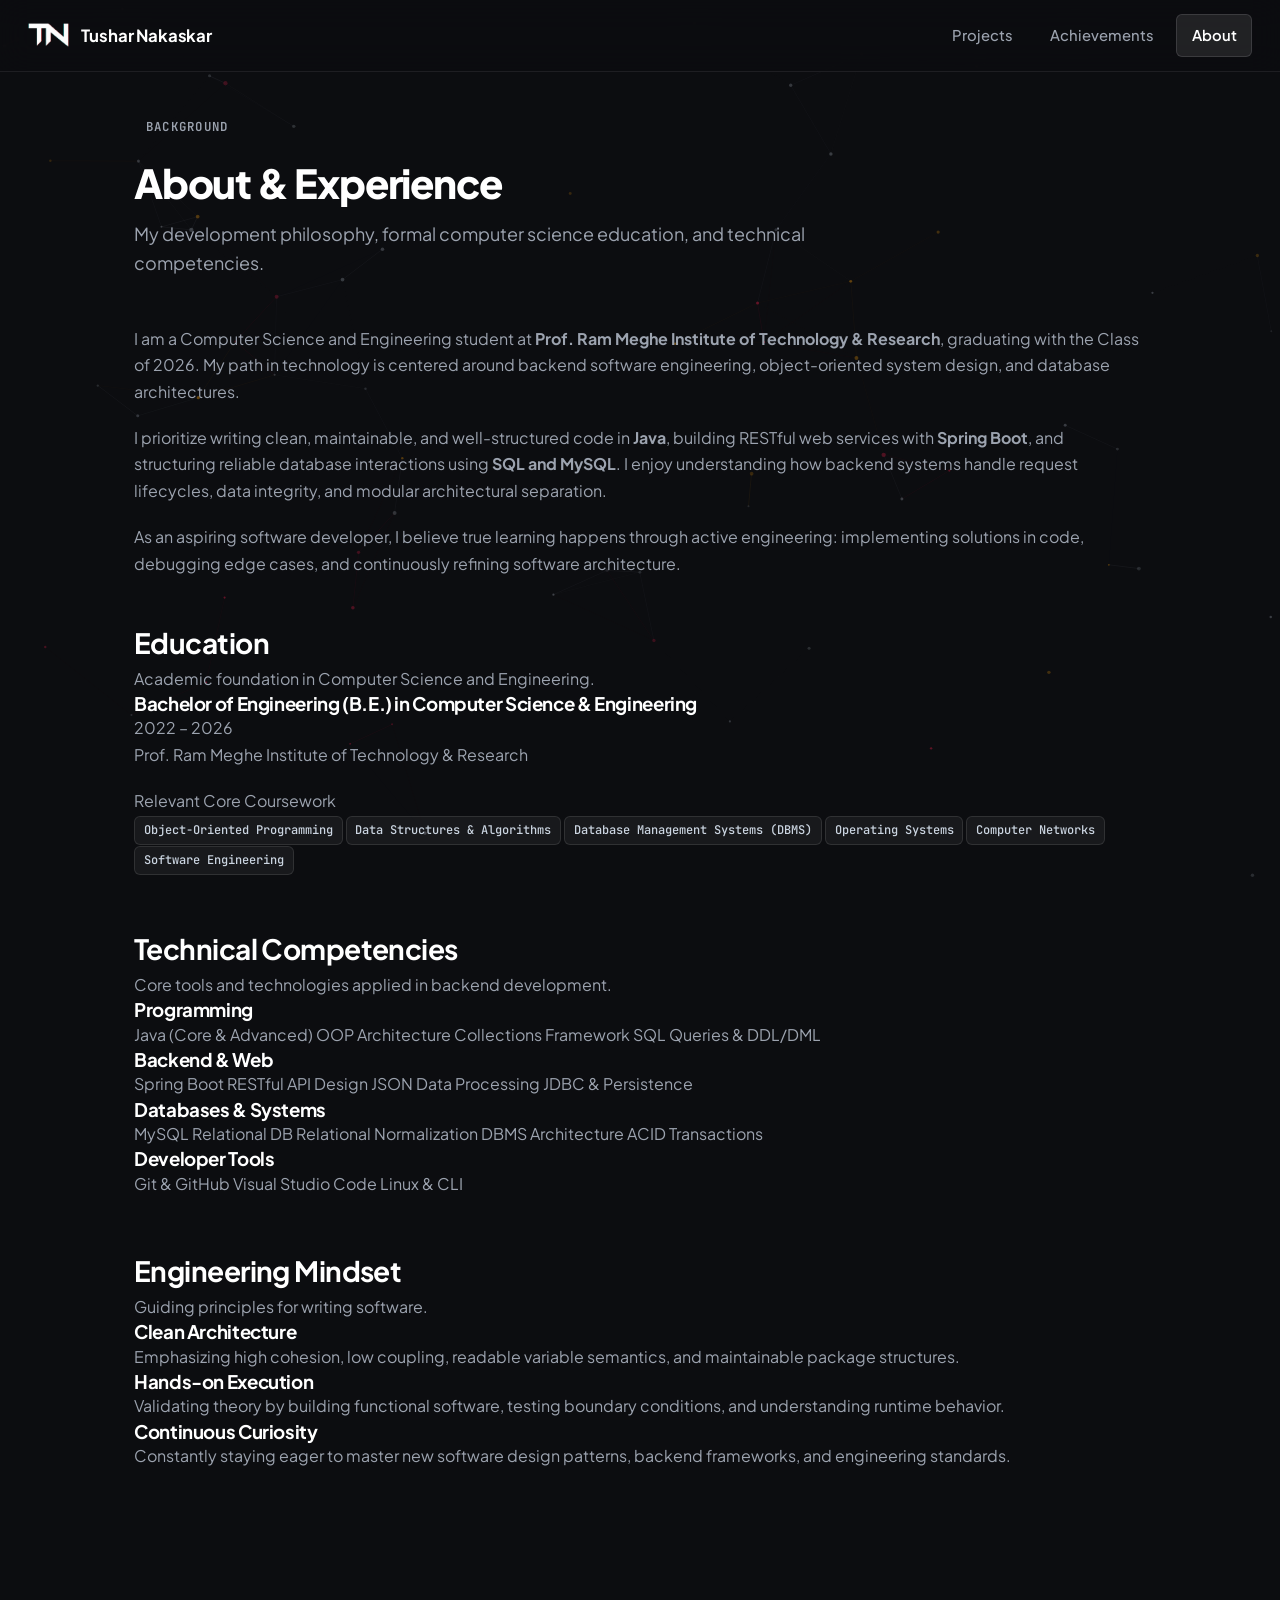
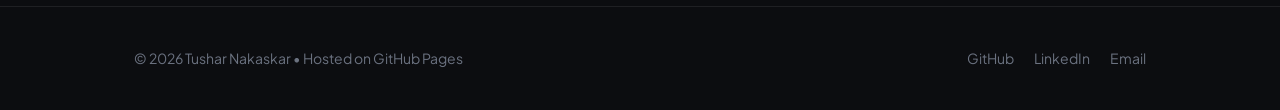
==== about.html @ a0d3b779 "update logo" ====
<!DOCTYPE html>
<html lang="en">
<head>
  <meta charset="UTF-8">
  <meta name="viewport" content="width=device-width, initial-scale=1.0">
  
  <title>About | Tushar Nakaskar</title>
  <meta name="title" content="About | Tushar Nakaskar">
  <meta name="description" content="Learn about Tushar Nakaskar's background, education at PRMITR (Class of 2026), and technical proficiencies in Java, Spring Boot, and backend engineering.">
  <meta name="author" content="Tushar Nakaskar">
  <link rel="canonical" href="https://tusharnakaskar.github.io/about.html">

  <!-- Open Graph -->
  <meta property="og:type" content="website">
  <meta property="og:url" content="https://tusharnakaskar.github.io/about.html">
  <meta property="og:title" content="About | Tushar Nakaskar">
  <meta property="og:description" content="Background, education at PRMITR, and technical competencies in Java and backend engineering.">
  <meta property="og:image" content="assets/favicon.svg">

  <!-- Favicon -->
  <link rel="icon" type="image/svg+xml" href="assets/favicon.svg">
  <link rel="icon" type="image/png" sizes="32x32" href="assets/favicon-32x32.png">
  <link rel="icon" type="image/png" sizes="16x16" href="assets/favicon-16x16.png">
  <link rel="apple-touch-icon" sizes="180x180" href="assets/apple-touch-icon.png">

  <!-- Google Fonts: Plus Jakarta Sans & JetBrains Mono -->
  <link rel="preconnect" href="https://fonts.googleapis.com">
  <link rel="preconnect" href="https://fonts.gstatic.com" crossorigin>
  <link href="https://fonts.googleapis.com/css2?family=JetBrains+Mono:wght@400;500;600&family=Plus+Jakarta+Sans:wght@400;500;600;700;800&display=swap" rel="stylesheet">

  <!-- Stylesheet -->
  <link rel="stylesheet" href="css/styles.css">
</head>
<body>
  <!-- Interactive Particle Background Canvas -->
  <canvas id="bg-canvas" aria-hidden="true"></canvas>

  <!-- Accessible Skip Navigation -->
  <a href="#main" class="skip-link">Skip to main content</a>

  <!-- Header & Navigation -->
  <header class="site-header">
    <div class="header-inner">
      <a href="index.html" class="brand-logo" aria-label="Tushar Nakaskar Homepage">
        <img src="assets/logo.png" alt="TN Logo" class="brand-monogram-img">
        <span class="brand-name">Tushar Nakaskar</span>
      </a>

      <!-- Desktop Nav -->
      <nav class="nav-desktop" aria-label="Main Navigation">
        <a href="projects.html" class="nav-link">Projects</a>
        <a href="index.html#achievements" class="nav-link">Achievements</a>
        <a href="about.html" class="nav-link active">About</a>
      </nav>

      <!-- Mobile Hamburger Toggle -->
      <button class="mobile-toggle" id="mobile-toggle" aria-label="Toggle Navigation Menu" aria-expanded="false">
        <svg class="hamburger-icon" viewBox="0 0 24 24" fill="none" stroke="currentColor" stroke-width="2">
          <line x1="3" y1="6" x2="21" y2="6"/>
          <line x1="3" y1="12" x2="21" y2="12"/>
          <line x1="3" y1="18" x2="21" y2="18"/>
        </svg>
      </button>
    </div>

    <!-- Mobile Drawer Menu -->
    <div class="mobile-drawer" id="mobile-drawer">
      <a href="projects.html" class="mobile-link">Projects</a>
      <a href="index.html#achievements" class="mobile-link">Achievements</a>
      <a href="about.html" class="mobile-link active">About</a>
    </div>
  </header>

  <!-- Main Content -->
  <main class="main-content" id="main">
    <div class="container">
      
      <!-- Page Header -->
      <header class="page-header">
        <span class="page-tag">Background</span>
        <h1 class="page-title">About &amp; Experience</h1>
        <p class="page-subtitle">
          My development philosophy, formal computer science education, and technical competencies.
        </p>
      </header>

      <!-- Narrative Section -->
      <section class="narrative-block">
        <p>
          I am a Computer Science and Engineering student at <strong>Prof. Ram Meghe Institute of Technology &amp; Research</strong>, graduating with the Class of 2026. My path in technology is centered around backend software engineering, object-oriented system design, and database architectures.
        </p>
        <p>
          I prioritize writing clean, maintainable, and well-structured code in <strong>Java</strong>, building RESTful web services with <strong>Spring Boot</strong>, and structuring reliable database interactions using <strong>SQL and MySQL</strong>. I enjoy understanding how backend systems handle request lifecycles, data integrity, and modular architectural separation.
        </p>
        <p>
          As an aspiring software developer, I believe true learning happens through active engineering: implementing solutions in code, debugging edge cases, and continuously refining software architecture.
        </p>
      </section>

      <!-- Education Section -->
      <section class="section-block" style="margin-top: 3rem;">
        <div class="section-header">
          <h2 class="section-title">Education</h2>
          <p class="section-desc">Academic foundation in Computer Science and Engineering.</p>
        </div>

        <div class="education-card">
          <div class="edu-header">
            <h3 class="edu-degree">Bachelor of Engineering (B.E.) in Computer Science &amp; Engineering</h3>
            <span class="edu-period">2022 &ndash; 2026</span>
          </div>
          <p class="edu-school">Prof. Ram Meghe Institute of Technology &amp; Research</p>
          
          <div class="edu-courses-label">Relevant Core Coursework</div>
          <div class="edu-tags">
            <span class="tag">Object-Oriented Programming</span>
            <span class="tag">Data Structures &amp; Algorithms</span>
            <span class="tag">Database Management Systems (DBMS)</span>
            <span class="tag">Operating Systems</span>
            <span class="tag">Computer Networks</span>
            <span class="tag">Software Engineering</span>
          </div>
        </div>
      </section>

      <!-- Technical Skills Section -->
      <section class="section-block">
        <div class="section-header">
          <h2 class="section-title">Technical Competencies</h2>
          <p class="section-desc">Core tools and technologies applied in backend development.</p>
        </div>

        <div class="skills-deck">
          
          <div class="skill-category">
            <h3 class="skill-cat-title">Programming</h3>
            <div class="skill-list">
              <span class="skill-pill-item">Java (Core &amp; Advanced)</span>
              <span class="skill-pill-item">OOP Architecture</span>
              <span class="skill-pill-item">Collections Framework</span>
              <span class="skill-pill-item">SQL Queries &amp; DDL/DML</span>
            </div>
          </div>

          <div class="skill-category">
            <h3 class="skill-cat-title">Backend &amp; Web</h3>
            <div class="skill-list">
              <span class="skill-pill-item">Spring Boot</span>
              <span class="skill-pill-item">RESTful API Design</span>
              <span class="skill-pill-item">JSON Data Processing</span>
              <span class="skill-pill-item">JDBC &amp; Persistence</span>
            </div>
          </div>

          <div class="skill-category">
            <h3 class="skill-cat-title">Databases &amp; Systems</h3>
            <div class="skill-list">
              <span class="skill-pill-item">MySQL Relational DB</span>
              <span class="skill-pill-item">Relational Normalization</span>
              <span class="skill-pill-item">DBMS Architecture</span>
              <span class="skill-pill-item">ACID Transactions</span>
            </div>
          </div>

          <div class="skill-category">
            <h3 class="skill-cat-title">Developer Tools</h3>
            <div class="skill-list">
              <span class="skill-pill-item">Git &amp; GitHub</span>
              <span class="skill-pill-item">Visual Studio Code</span>
              <span class="skill-pill-item">Linux &amp; CLI</span>
            </div>
          </div>

        </div>
      </section>

      <!-- Principles Section -->
      <section class="section-block">
        <div class="section-header">
          <h2 class="section-title">Engineering Mindset</h2>
          <p class="section-desc">Guiding principles for writing software.</p>
        </div>

        <div class="features-grid">
          <div class="feature-card">
            <h3>Clean Architecture</h3>
            <p>Emphasizing high cohesion, low coupling, readable variable semantics, and maintainable package structures.</p>
          </div>
          <div class="feature-card">
            <h3>Hands-on Execution</h3>
            <p>Validating theory by building functional software, testing boundary conditions, and understanding runtime behavior.</p>
          </div>
          <div class="feature-card">
            <h3>Continuous Curiosity</h3>
            <p>Constantly staying eager to master new software design patterns, backend frameworks, and engineering standards.</p>
          </div>
        </div>
      </section>

    </div>
  </main>

  <!-- Footer -->
  <footer class="site-footer">
    <div class="container footer-inner">
      <div class="footer-copy">
        &copy; <span id="current-year">2026</span> Tushar Nakaskar &bull; Hosted on GitHub Pages
      </div>
      <div class="footer-links">
        <a href="https://github.com/tusharnakaskar" target="_blank" rel="noopener noreferrer" class="footer-link">GitHub</a>
        <a href="https://www.linkedin.com/in/tushar-nakaskar" target="_blank" rel="noopener noreferrer" class="footer-link">LinkedIn</a>
        <a href="mailto:tusharnakaskarp@gmail.com" class="footer-link">Email</a>
      </div>
    </div>
  </footer>

  <script src="js/main.js"></script>
</body>
</html>
---- css/styles.css ----
/* ==========================================================================
   Tushar Nakaskar - Developer Portfolio
   Aesthetic: Advanced Modern Dark Grey Theme (Recruiter-Ready & Clean)
   Typography: Plus Jakarta Sans & JetBrains Mono
   ========================================================================== */

/* --------------------------------------------------------------------------
   1. Design Tokens & CSS Variables
   -------------------------------------------------------------------------- */
:root {
  /* ── Backgrounds (Black / Dark Grey Base) ── */
  --bg-body:          #0c0d10;
  --bg-surface:       #131519;
  --bg-surface-hover: #1b1e24;
  --bg-nav:           rgba(12, 13, 16, 0.92);

  /* ── Neutral Text & Borders ── */
  --border-subtle:    rgba(255, 255, 255, 0.08);
  --border-hover:     rgba(255, 255, 255, 0.22);
  --text-main:        #ffffff;
  --text-muted:       #9ca3af;
  --text-dim:         #6b7280;

  /* ── Distinct Section & Accent Colors ── */
  /* 1. Ruby Red / Crimson (Primary Theme & Hero Buttons) */
  --red:              #e11d48;
  --red-hover:        #be123c;
  --red-subtle:       rgba(225, 29, 72, 0.12);
  --red-border:       rgba(225, 29, 72, 0.35);

  /* 2. Golden Amber (Accents & Highlights) */
  --gold:             #f59e0b;
  --gold-hover:       #d97706;
  --gold-subtle:      rgba(245, 158, 11, 0.12);
  --gold-border:      rgba(245, 158, 11, 0.35);

  /* 3. Electric Blue (Secondary Project Accents) */
  --blue:             #3b82f6;
  --blue-hover:       #2563eb;
  --blue-subtle:      rgba(59, 130, 246, 0.12);
  --blue-border:      rgba(59, 130, 246, 0.35);

  /* 3. Golden Amber (Education & CV) */
  --gold:             #f59e0b;
  --gold-hover:       #d97706;
  --gold-subtle:      rgba(245, 158, 11, 0.12);
  --gold-border:      rgba(245, 158, 11, 0.35);

  /* 4. Emerald Green (Backend APIs & Status) */
  --green:            #10b981;
  --green-subtle:     rgba(16, 185, 129, 0.12);
  --green-border:     rgba(16, 185, 129, 0.35);

  /* 5. Official LinkedIn Blue (#0A66C2) */
  --linkedin:         #0a66c2;
  --linkedin-hover:   #004182;
  --linkedin-subtle:  rgba(10, 102, 194, 0.14);
  --linkedin-border:  rgba(10, 102, 194, 0.45);

  /* 5b. Cyan / Azure (Databases) */
  --cyan:             #06b6d4;
  --cyan-subtle:      rgba(6, 182, 212, 0.12);
  --cyan-border:      rgba(6, 182, 212, 0.35);

  /* 6. Purple / Violet (GitHub & OOP) */
  --purple:           #8b5cf6;
  --purple-subtle:    rgba(139, 92, 246, 0.12);
  --purple-border:    rgba(139, 92, 246, 0.35);

  /* ── Typography ── */
  --font-sans: 'Plus Jakarta Sans', system-ui, -apple-system, BlinkMacSystemFont, 'Segoe UI', Roboto, sans-serif;
  --font-mono: 'JetBrains Mono', 'Fira Code', monospace;

  /* ── Sizing & Radius ── */
  --max-width:        1060px;
  --header-height:    72px;
  --radius-sm:        6px;
  --radius-md:        10px;
  --radius-lg:        16px;
  --radius-pill:      9999px;

  /* ── Transitions ── */
  --trans: 200ms cubic-bezier(0.4, 0, 0.2, 1);
}

/* --------------------------------------------------------------------------
   2. Reset & Global Styles
   -------------------------------------------------------------------------- */
*, *::before, *::after {
  box-sizing: border-box;
  margin: 0;
  padding: 0;
}

html {
  font-size: 16px;
  scroll-behavior: smooth;
  -webkit-text-size-adjust: 100%;
}

body {
  font-family: var(--font-sans);
  background-color: var(--bg-body);
  color: var(--text-muted);
  line-height: 1.65;
  min-height: 100vh;
  display: flex;
  flex-direction: column;
  -webkit-font-smoothing: antialiased;
  -moz-osx-font-smoothing: grayscale;
  position: relative;
  overflow-x: hidden;
}

/* Subtle, sophisticated background canvas */
#bg-canvas {
  position: fixed;
  inset: 0;
  width: 100%;
  height: 100%;
  z-index: 0;
  pointer-events: none;
}

.site-header,
.main-content,
.site-footer {
  position: relative;
  z-index: 1;
}

/* Typography Defaults */
h1, h2, h3, h4, h5, h6 {
  color: var(--text-main);
  font-weight: 700;
  line-height: 1.25;
  letter-spacing: -0.02em;
}

p {
  margin-bottom: 1.25rem;
}
p:last-child {
  margin-bottom: 0;
}

a {
  color: #fb7185;
  text-decoration: none;
  transition: color var(--trans);
}
a:hover {
  color: #fda4af;
}

ul, ol { list-style: none; }

:focus-visible {
  outline: 2px solid var(--red);
  outline-offset: 3px;
}

.skip-link {
  position: absolute;
  top: -100px;
  left: 1rem;
  background: var(--red);
  color: #ffffff;
  padding: 0.5rem 1rem;
  font-weight: 600;
  border-radius: var(--radius-sm);
  z-index: 9999;
  transition: top var(--trans);
}
.skip-link:focus { top: 1rem; }

.container {
  width: 100%;
  max-width: var(--max-width);
  margin: 0 auto;
  padding: 0 1.5rem;
}

/* --------------------------------------------------------------------------
   3. Header & Navigation (Home, Projects, Contact, Resume)
   -------------------------------------------------------------------------- */
.site-header {
  position: sticky;
  top: 0;
  width: 100%;
  height: var(--header-height);
  background-color: var(--bg-nav);
  backdrop-filter: blur(16px);
  -webkit-backdrop-filter: blur(16px);
  border-bottom: 1px solid var(--border-subtle);
  z-index: 100;
  display: flex;
  align-items: center;
  padding: 0 1.75rem;
}

.header-inner {
  display: flex;
  align-items: center;
  justify-content: space-between;
  width: 100%;
}

.brand-logo {
  display: inline-flex;
  align-items: center;
  gap: 0.75rem;
  text-decoration: none;
  color: var(--text-main);
}

.brand-monogram {
  width: 36px;
  height: 36px;
  border-radius: 9px;
  background: linear-gradient(135deg, rgba(225, 29, 72, 0.18), rgba(245, 158, 11, 0.12));
  border: 1px solid rgba(225, 29, 72, 0.35);
  color: #ffffff;
  font-weight: 800;
  font-size: 0.95rem;
  display: flex;
  align-items: center;
  justify-content: center;
  letter-spacing: 0.5px;
  box-shadow: 0 0 12px rgba(225, 29, 72, 0.15);
}

.brand-monogram-img {
  height: 24px;
  width: auto;
  object-fit: contain;
  flex-shrink: 0;
  display: block;
}

.brand-name {
  font-weight: 700;
  font-size: 1.05rem;
  letter-spacing: -0.01em;
  color: #ffffff;
}

/* Desktop nav */
.nav-desktop {
  display: flex;
  align-items: center;
  gap: 0.5rem;
}

.nav-link {
  color: var(--text-muted);
  font-size: 0.925rem;
  font-weight: 500;
  padding: 0.5rem 0.9rem;
  border-radius: var(--radius-sm);
  transition: all var(--trans);
}
.nav-link:hover {
  color: #ffffff;
  background: rgba(255, 255, 255, 0.06);
}
.nav-link.active {
  color: #ffffff;
  background: rgba(255, 255, 255, 0.09);
  border: 1px solid rgba(255, 255, 255, 0.12);
  font-weight: 600;
}

/* Resume CTA nav link */
.nav-cta {
  margin-left: 0.5rem;
  color: var(--gold);
  border: 1px solid var(--gold-border);
  background: var(--gold-subtle);
  font-weight: 600;
}
.nav-cta:hover {
  color: #000000;
  background: var(--gold);
  border-color: var(--gold);
  box-shadow: 0 0 15px rgba(245, 158, 11, 0.3);
}

/* Mobile toggle */
.mobile-toggle {
  display: none;
  background: transparent;
  border: none;
  cursor: pointer;
  padding: 0.5rem;
  color: var(--text-main);
}
.hamburger-icon {
  width: 22px;
  height: 22px;
  display: block;
}

/* Mobile drawer */
.mobile-drawer {
  display: none;
  position: fixed;
  top: var(--header-height);
  left: 0;
  width: 100%;
  background: #141519;
  border-bottom: 1px solid var(--border-subtle);
  padding: 1.25rem 1.5rem 2rem;
  z-index: 99;
  flex-direction: column;
  gap: 0.75rem;
}
.mobile-drawer.open { display: flex; }

.mobile-link {
  font-size: 1.05rem;
  font-weight: 500;
  color: var(--text-muted);
  padding: 0.75rem 1rem;
  border-radius: var(--radius-sm);
}
.mobile-link.active {
  color: #ffffff;
  background: rgba(255, 255, 255, 0.08);
  font-weight: 600;
}

/* --------------------------------------------------------------------------
   4. Centered Hero Section (Name in Pure White)
   -------------------------------------------------------------------------- */
.hero-section-centered {
  min-height: calc(100vh - var(--header-height));
  min-height: calc(100dvh - var(--header-height));
  padding: 1.5rem 0 2rem;
  display: flex;
  flex-direction: column;
  justify-content: center;
  align-items: center;
  text-align: center;
  box-sizing: border-box;
}

.hero-status-pill {
  display: inline-flex;
  align-items: center;
  gap: 0.6rem;
  background: rgba(255, 255, 255, 0.05);
  border: 1px solid rgba(255, 255, 255, 0.12);
  padding: 0.4rem 1.2rem;
  border-radius: var(--radius-pill);
  font-size: 0.85rem;
  font-weight: 500;
  color: #cbd5e1;
  margin-bottom: 0.95rem;
}

.status-dot {
  width: 8px;
  height: 8px;
  border-radius: 50%;
  background-color: var(--green);
  box-shadow: 0 0 10px rgba(16, 185, 129, 0.6);
  animation: pulse-dot 2s ease-in-out infinite;
}

@keyframes pulse-dot {
  0%, 100% { opacity: 1; transform: scale(1); }
  50%       { opacity: 0.45; transform: scale(0.9); }
}

/* Centered Name: PURE CRISP WHITE (INCREASED PROMINENT SIZE) */
.hero-name-center {
  font-size: clamp(4.6rem, 9.6vw, 7.85rem);
  font-weight: 800;
  letter-spacing: -0.045em;
  line-height: 1.01;
  margin-bottom: 0.95rem;
  color: #ffffff !important;
  text-shadow: 0 4px 40px rgba(0, 0, 0, 0.8);
}

.hero-role-center {
  font-size: 1.25rem;
  font-weight: 600;
  color: #f1f5f9;
  text-shadow: 0 2px 14px rgba(0, 0, 0, 0.95);
  margin-bottom: 0.85rem;
}

.role-tag-accent {
  color: var(--gold);
}

.hero-bio-center {
  font-size: 1.05rem;
  color: #cbd5e1;
  text-shadow: 0 2px 12px rgba(0, 0, 0, 0.95);
  max-width: 660px;
  line-height: 1.65;
  margin: 0 auto 1.6rem;
}

.hero-actions-center {
  display: flex;
  justify-content: center;
  flex-wrap: wrap;
  gap: 1.1rem;
  margin-bottom: 1.85rem;
}

/* Fast-scan Skills Strip - Uniform Single Color (Ruby Red) */
.quick-skills-strip {
  display: flex;
  flex-wrap: wrap;
  justify-content: center;
  gap: 0.65rem;
  margin-bottom: 0;
  max-width: 820px;
}

.skill-pill {
  display: inline-flex;
  align-items: center;
  font-family: var(--font-mono);
  font-size: 0.85rem;
  font-weight: 500;
  padding: 0.45rem 1.05rem;
  border-radius: var(--radius-pill);
  border: 1px solid rgba(225, 29, 72, 0.3);
  background: rgba(225, 29, 72, 0.08);
  color: #fca5a5;
  transition: all var(--trans);
}
.skill-pill:hover {
  border-color: var(--red);
  color: #ffffff;
  background: rgba(225, 29, 72, 0.2);
  transform: translateY(-2px);
}

/* --------------------------------------------------------------------------
   4b. Fullscreen Background Video & Ambient Overlay
   -------------------------------------------------------------------------- */
.video-bg-wrapper {
  position: fixed;
  inset: 0;
  width: 100vw;
  height: 100vh;
  height: 100dvh;
  pointer-events: none;
  z-index: 0;
  overflow: hidden;
}

.bg-video-layer,
#bg-video {
  position: absolute;
  inset: 0;
  width: 100vw;
  height: 100vh;
  height: 100dvh;
  object-fit: cover;
  display: block;
  opacity: 0;
  transition: opacity 0.25s cubic-bezier(0.4, 0, 0.2, 1);
  will-change: opacity;
  transform: translateZ(0);
  backface-visibility: hidden;
}

.bg-video-layer.active,
#bg-video.active {
  opacity: 0.25; /* Soft ambient opacity so foreground text remains crisp and readable */
}

.video-bg-overlay {
  position: absolute;
  inset: 0;
  background: radial-gradient(circle at 50% 50%, rgba(12, 13, 16, 0.15) 0%, rgba(12, 13, 16, 0.65) 80%, rgba(12, 13, 16, 0.95) 100%);
  pointer-events: none;
}

/* --------------------------------------------------------------------------
   5. Buttons (Uniform Hollow Outline Style matching Section Colors)
   -------------------------------------------------------------------------- */
.btn {
  display: inline-flex;
  align-items: center;
  justify-content: center;
  gap: 0.5rem;
  padding: 0.75rem 1.5rem;
  font-size: 0.95rem;
  font-weight: 600;
  border-radius: var(--radius-md);
  transition: all var(--trans);
  cursor: pointer;
  border: 1px solid transparent;
  font-family: var(--font-sans);
  text-decoration: none;
}

/* Red Hollow Button (Email Channel, Form Submit, Red Projects) */
.btn-primary {
  background: rgba(225, 29, 72, 0.08);
  color: #ffffff;
  border: 1px solid rgba(225, 29, 72, 0.5);
}
.btn-primary:hover {
  background: rgba(225, 29, 72, 0.22);
  border-color: var(--red);
  color: #ffffff;
  transform: translateY(-2px);
  box-shadow: 0 4px 18px rgba(225, 29, 72, 0.35);
}

.btn-outline-red {
  background: rgba(225, 29, 72, 0.08);
  color: #ff6b81;
  border: 1px solid rgba(225, 29, 72, 0.55);
}
.btn-outline-red:hover {
  background: rgba(225, 29, 72, 0.24);
  border-color: var(--red);
  color: #ffffff;
  transform: translateY(-2px);
  box-shadow: 0 4px 18px rgba(225, 29, 72, 0.35);
}

/* LinkedIn Official Blue Hollow Button (#0A66C2) */
.btn-outline-linkedin,
.btn-outline-cyan {
  background: rgba(10, 102, 194, 0.09);
  color: #70b5f9;
  border: 1px solid rgba(10, 102, 194, 0.6);
}
.btn-outline-linkedin:hover,
.btn-outline-cyan:hover {
  background: rgba(10, 102, 194, 0.28);
  border-color: #0a66c2;
  color: #ffffff;
  transform: translateY(-2px);
  box-shadow: 0 4px 18px rgba(10, 102, 194, 0.45);
}

/* Purple Hollow Button (GitHub Channel, OOP Projects) */
.btn-outline-purple {
  background: rgba(139, 92, 246, 0.08);
  color: #c084fc;
  border: 1px solid rgba(139, 92, 246, 0.55);
}
.btn-outline-purple:hover {
  background: rgba(139, 92, 246, 0.24);
  border-color: var(--purple);
  color: #ffffff;
  transform: translateY(-2px);
  box-shadow: 0 4px 18px rgba(139, 92, 246, 0.35);
}

/* Blue Hollow Button (Spring Boot Project) */
.btn-outline-blue {
  background: rgba(59, 130, 246, 0.08);
  color: #60a5fa;
  border: 1px solid rgba(59, 130, 246, 0.55);
}
.btn-outline-blue:hover {
  background: rgba(59, 130, 246, 0.24);
  border-color: var(--blue);
  color: #ffffff;
  transform: translateY(-2px);
  box-shadow: 0 4px 18px rgba(59, 130, 246, 0.35);
}

/* Gold Hollow Button (Official Resume Channel, Core Java Project) */
.btn-outline-gold,
.btn-gold {
  background: rgba(245, 158, 11, 0.08);
  color: #fbbf24;
  border: 1px solid rgba(245, 158, 11, 0.55);
}
.btn-outline-gold:hover,
.btn-gold:hover {
  background: rgba(245, 158, 11, 0.24);
  border-color: var(--gold);
  color: #ffffff;
  transform: translateY(-2px);
  box-shadow: 0 4px 18px rgba(245, 158, 11, 0.35);
}

/* Neutral Secondary Button */
.btn-secondary {
  background: rgba(255, 255, 255, 0.05);
  color: var(--text-main);
  border: 1px solid rgba(255, 255, 255, 0.16);
}
.btn-secondary:hover {
  background: rgba(255, 255, 255, 0.12);
  border-color: rgba(255, 255, 255, 0.3);
  transform: translateY(-2px);
}

.btn-sm {
  padding: 0.48rem 1rem;
  font-size: 0.85rem;
}

/* --------------------------------------------------------------------------
   6. Home Page Projects Showcase (Concise & Easy to Read)
   -------------------------------------------------------------------------- */
.section-block {
  margin-bottom: 3.5rem;
}
.section-block[id] {
  scroll-margin-top: calc(var(--header-height) + 1.25rem);
}

.section-header-compact {
  display: flex;
  align-items: flex-end;
  justify-content: space-between;
  flex-wrap: wrap;
  gap: 1rem;
  margin-bottom: 2rem;
}
.section-title {
  font-size: 1.75rem;
  font-weight: 700;
  color: #ffffff;
  margin-bottom: 0.35rem;
}
.section-subtitle {
  color: var(--text-dim);
  font-size: 0.95rem;
}

.home-projects-grid {
  display: grid;
  grid-template-columns: repeat(auto-fit, minmax(310px, 1fr));
  gap: 1.5rem;
  margin-bottom: 3.5rem;
}

/* Achievements Grid & Cards */
.achievements-grid {
  display: grid;
  grid-template-columns: repeat(auto-fit, minmax(260px, 1fr));
  gap: 1.5rem;
  margin-bottom: 3.5rem;
}

.achievement-card {
  background: var(--bg-surface);
  border: 1px solid var(--border-subtle);
  border-radius: var(--radius-lg);
  padding: 1.75rem;
  display: flex;
  flex-direction: column;
  transition: all var(--trans);
}

.achieve-card-header {
  margin-bottom: 0.6rem;
}

.achieve-card-heading {
  font-size: 1.2rem;
  font-weight: 700;
  color: #ffffff;
  margin-bottom: 0.65rem;
  line-height: 1.35;
}

.achieve-card-desc {
  font-size: 0.925rem;
  color: var(--text-muted);
  line-height: 1.6;
}

.home-project-card {
  background: var(--bg-surface);
  border: 1px solid var(--border-subtle);
  border-radius: var(--radius-lg);
  padding: 1.75rem;
  display: flex;
  flex-direction: column;
  transition: all var(--trans);
}

/* Color accents on hover for each project */
.card-accent-red:hover {
  border-color: var(--red);
  box-shadow: 0 8px 25px rgba(244, 63, 94, 0.15);
  transform: translateY(-3px);
}
.card-accent-blue:hover {
  border-color: var(--blue);
  box-shadow: 0 8px 25px rgba(59, 130, 246, 0.15);
  transform: translateY(-3px);
}
.card-accent-gold:hover {
  border-color: var(--gold);
  box-shadow: 0 8px 25px rgba(245, 158, 11, 0.15);
  transform: translateY(-3px);
}
.card-accent-cyan:hover {
  border-color: var(--cyan);
  box-shadow: 0 8px 25px rgba(6, 182, 212, 0.15);
  transform: translateY(-3px);
}

.project-card-badge {
  display: inline-block;
  font-size: 0.75rem;
  font-family: var(--font-mono);
  font-weight: 700;
  text-transform: uppercase;
  letter-spacing: 0.08em;
  margin-bottom: 0.75rem;
}
.badge-red  { color: var(--red); }
.badge-blue { color: var(--blue); }
.badge-gold { color: var(--gold); }
.badge-cyan { color: var(--cyan); }

.project-card-heading {
  font-size: 1.3rem;
  font-weight: 700;
  color: #ffffff;
  margin-bottom: 0.75rem;
  line-height: 1.3;
}

.project-card-desc {
  font-size: 0.925rem;
  color: var(--text-muted);
  line-height: 1.6;
  margin-bottom: 1.15rem;
}

.project-card-bullets {
  list-style: none;
  display: flex;
  flex-direction: column;
  gap: 0.4rem;
  margin-bottom: 1.5rem;
}
.project-card-bullets li {
  font-size: 0.875rem;
  color: #cbd5e1;
  display: flex;
  align-items: baseline;
  gap: 0.5rem;
}
.bullet-dot-red::before   { content: "•"; color: var(--red); font-size: 1.1rem; }
.bullet-dot-blue::before  { content: "•"; color: var(--blue); font-size: 1.1rem; }
.bullet-dot-gold::before  { content: "•"; color: var(--gold); font-size: 1.1rem; }

.project-card-footer {
  margin-top: auto;
  padding-top: 1.15rem;
  border-top: 1px solid rgba(255, 255, 255, 0.06);
  display: flex;
  align-items: center;
  justify-content: space-between;
  flex-wrap: wrap;
  gap: 0.5rem;
}
.card-tags {
  display: flex;
  flex-wrap: wrap;
  gap: 0.4rem;
}

/* Tags */
.tag {
  display: inline-block;
  font-family: var(--font-mono);
  font-size: 0.75rem;
  font-weight: 500;
  color: #cbd5e1;
  background: rgba(255, 255, 255, 0.05);
  border: 1px solid rgba(255, 255, 255, 0.1);
  padding: 0.22rem 0.55rem;
  border-radius: var(--radius-sm);
}
.tag-red    { color: #fca5a5; background: var(--red-subtle); border-color: var(--red-border); }
.tag-blue   { color: #93c5fd; background: var(--blue-subtle); border-color: var(--blue-border); }
.tag-gold   { color: #fde68a; background: var(--gold-subtle); border-color: var(--gold-border); }
.tag-cyan   { color: #a5f3fc; background: var(--cyan-subtle); border-color: var(--cyan-border); }
.tag-purple { color: #d8b4fe; background: var(--purple-subtle); border-color: var(--purple-border); }

/* Home Connect CTA Strip */
.home-cta-strip {
  background: var(--bg-surface);
  border: 1px solid var(--border-subtle);
  border-radius: var(--radius-lg);
  padding: 2rem 2.25rem;
  display: flex;
  align-items: center;
  justify-content: space-between;
  gap: 1.5rem;
}
.home-cta-strip:hover {
  border-color: rgba(255, 255, 255, 0.2);
}
.cta-strip-text h3 { font-size: 1.25rem; color: #ffffff; margin-bottom: 0.25rem; }
.cta-strip-text p  { font-size: 0.9rem; color: var(--text-muted); }

/* --------------------------------------------------------------------------
   7. Dedicated Projects Page Styles
   -------------------------------------------------------------------------- */
.main-content {
  flex: 1;
  padding: 2.5rem 0 5rem;
}
.main-home {
  padding-top: 0;
}

.page-header {
  margin-bottom: 3rem;
}

.page-tag {
  display: inline-block;
  font-size: 0.775rem;
  font-weight: 600;
  font-family: var(--font-mono);
  text-transform: uppercase;
  letter-spacing: 0.1em;
  padding: 0.3rem 0.75rem;
  border-radius: var(--radius-pill);
  margin-bottom: 1rem;
}
.page-tag-red  { color: var(--red); background: var(--red-subtle); border: 1px solid var(--red-border); }
.page-tag-gold { color: var(--gold); background: var(--gold-subtle); border: 1px solid var(--gold-border); }
.page-tag-blue { color: var(--blue); background: var(--blue-subtle); border: 1px solid var(--blue-border); }

.page-title {
  font-size: 2.5rem;
  font-weight: 800;
  letter-spacing: -0.03em;
  color: #ffffff;
  margin-bottom: 0.75rem;
}

.page-subtitle {
  font-size: 1.125rem;
  color: var(--text-muted);
  max-width: 680px;
  line-height: 1.6;
}

.projects-stack {
  display: flex;
  flex-direction: column;
  gap: 2rem;
  margin-bottom: 3.5rem;
}

.project-card {
  background: var(--bg-surface);
  border: 1px solid var(--border-subtle);
  border-radius: var(--radius-lg);
  padding: 2.25rem;
  transition: all var(--trans);
}

.card-theme-red:hover  { border-color: var(--red);  box-shadow: 0 8px 30px rgba(244, 63, 94, 0.15); transform: translateY(-2px); }
.card-theme-blue:hover { border-color: var(--blue); box-shadow: 0 8px 30px rgba(59, 130, 246, 0.15); transform: translateY(-2px); }
.card-theme-gold:hover { border-color: var(--gold); box-shadow: 0 8px 30px rgba(245, 158, 11, 0.15); transform: translateY(-2px); }

.project-card-top {
  display: flex;
  justify-content: space-between;
  align-items: flex-start;
  flex-wrap: wrap;
  gap: 0.75rem;
  margin-bottom: 0.75rem;
}

.project-type-tag {
  font-size: 0.75rem;
  font-family: var(--font-mono);
  font-weight: 700;
  text-transform: uppercase;
  letter-spacing: 0.08em;
}

.project-title { font-size: 1.5rem; color: #ffffff; margin-bottom: 0.75rem; }
.project-desc  { font-size: 1rem; color: #cbd5e1; line-height: 1.7; margin-bottom: 1.25rem; }
.project-features { margin-bottom: 1.5rem; }
.features-title {
  font-size: 0.85rem;
  font-weight: 600;
  text-transform: uppercase;
  letter-spacing: 0.05em;
  color: var(--text-dim);
  margin-bottom: 0.65rem;
}
.feature-bullets { list-style: none; display: flex; flex-direction: column; gap: 0.4rem; }
.feature-bullets li {
  font-size: 0.925rem;
  color: var(--text-muted);
  display: flex;
  align-items: baseline;
  gap: 0.6rem;
}
.feature-bullets li::before {
  content: "•";
  font-size: 1.2rem;
}
.bullet-red::before  { color: var(--red); }
.bullet-blue::before { color: var(--blue); }
.bullet-gold::before { color: var(--gold); }

.project-footer {
  display: flex;
  align-items: center;
  justify-content: space-between;
  flex-wrap: wrap;
  gap: 1.25rem;
  padding-top: 1.25rem;
  border-top: 1px solid rgba(255, 255, 255, 0.06);
}
.project-tags { display: flex; flex-wrap: wrap; gap: 0.4rem; }

/* --------------------------------------------------------------------------
   8. Contact Page (Multi-Colored Channels)
   -------------------------------------------------------------------------- */
.contact-layout {
  display: grid;
  grid-template-columns: 1fr 1fr;
  gap: 2.5rem;
  margin-bottom: 3.5rem;
}
.contact-channels { display: flex; flex-direction: column; gap: 1rem; }

.channel-card {
  background: var(--bg-surface);
  border: 1px solid var(--border-subtle);
  border-radius: var(--radius-lg);
  padding: 1.5rem;
  display: flex;
  align-items: center;
  justify-content: space-between;
  transition: all var(--trans);
}
.channel-card:hover {
  background: var(--bg-surface-hover);
  transform: translateY(-2px);
}
.channel-card-email:hover    { border-color: var(--red);      box-shadow: 0 4px 20px rgba(225, 29, 72, 0.2); }
.channel-card-linkedin:hover { border-color: var(--linkedin); box-shadow: 0 4px 20px rgba(10, 102, 194, 0.25); }
.channel-card-github:hover   { border-color: var(--purple);   box-shadow: 0 4px 20px rgba(139, 92, 246, 0.15); }
.channel-card-resume:hover   { border-color: var(--gold);     box-shadow: 0 4px 20px rgba(245, 158, 11, 0.15); }

.channel-left { display: flex; align-items: center; gap: 1rem; }
.channel-icon {
  width: 42px;
  height: 42px;
  border-radius: 10px;
  display: flex;
  align-items: center;
  justify-content: center;
}
.icon-red      { background: var(--red-subtle);      border: 1px solid var(--red-border);      color: var(--red); }
.icon-blue     { background: var(--blue-subtle);     border: 1px solid var(--blue-border);     color: var(--blue); }
.icon-linkedin { background: var(--linkedin-subtle); border: 1px solid var(--linkedin-border); color: var(--linkedin); }
.icon-cyan     { background: var(--cyan-subtle);     border: 1px solid var(--cyan-border);     color: var(--cyan); }
.icon-purple   { background: var(--purple-subtle);   border: 1px solid var(--purple-border);   color: var(--purple); }
.icon-gold     { background: var(--gold-subtle);     border: 1px solid var(--gold-border);     color: var(--gold); }

.channel-info h4 { font-size: 0.95rem; color: #ffffff; margin-bottom: 0.2rem; }
.channel-info span,
.channel-link { font-size: 0.85rem; color: var(--text-dim); text-decoration: none; transition: color var(--trans); }
.channel-link:hover { color: #ffffff; text-decoration: underline; }

/* Contact form panel */
.contact-form-panel {
  background: var(--bg-surface);
  border: 1px solid var(--border-subtle);
  border-radius: var(--radius-lg);
  padding: 2rem;
}
.contact-form-panel h3 { font-size: 1.25rem; color: #ffffff; margin-bottom: 0.5rem; }
.contact-form-panel > p { font-size: 0.9rem; color: var(--text-muted); margin-bottom: 1.5rem; }

.form-group { margin-bottom: 1.25rem; }
.form-label {
  display: block;
  font-size: 0.85rem;
  font-weight: 600;
  color: #cbd5e1;
  margin-bottom: 0.4rem;
}
.form-input,
.form-textarea {
  width: 100%;
  background: #141519;
  border: 1px solid rgba(255, 255, 255, 0.1);
  border-radius: var(--radius-md);
  padding: 0.75rem 1rem;
  color: #ffffff;
  font-family: var(--font-sans);
  font-size: 0.925rem;
  transition: border-color var(--trans);
}
.form-input::placeholder,
.form-textarea::placeholder { color: var(--text-dim); }
.form-input:focus,
.form-textarea:focus {
  outline: none;
  border-color: var(--red);
  box-shadow: 0 0 0 3px var(--red-subtle);
}
.form-textarea { resize: vertical; }
.form-hint { font-size: 0.8rem; color: var(--text-dim); margin-top: 0.75rem; }
.form-hint code { font-family: var(--font-mono); font-size: 0.78rem; color: var(--red); }

/* --------------------------------------------------------------------------
   9. Footer
   -------------------------------------------------------------------------- */
.site-footer {
  margin-top: auto;
  border-top: 1px solid var(--border-subtle);
  padding: 2.5rem 0;
  background: var(--bg-body);
}
.footer-inner {
  display: flex;
  align-items: center;
  justify-content: space-between;
  flex-wrap: wrap;
  gap: 1.5rem;
}
.footer-copy  { font-size: 0.875rem; color: var(--text-dim); }
.footer-links { display: flex; align-items: center; gap: 1.25rem; }
.footer-link  { color: var(--text-dim); font-size: 0.875rem; transition: color var(--trans); }
.footer-link:hover { color: var(--red); }

/* --------------------------------------------------------------------------
   10. Toast
   -------------------------------------------------------------------------- */
.toast-msg {
  position: fixed;
  bottom: 2rem;
  right: 2rem;
  background: #1a1b20;
  border: 1px solid var(--red-border);
  color: #ffffff;
  padding: 0.75rem 1.25rem;
  border-radius: var(--radius-md);
  font-size: 0.9rem;
  box-shadow: 0 10px 30px rgba(0, 0, 0, 0.6), 0 0 20px var(--red-subtle);
  opacity: 0;
  transform: translateY(10px);
  transition: all var(--trans);
  pointer-events: none;
  z-index: 1000;
}
.toast-msg.show { opacity: 1; transform: translateY(0); }

/* --------------------------------------------------------------------------
   11. Responsive
   -------------------------------------------------------------------------- */
@media (max-width: 860px) {
  .site-header { padding: 0 1.25rem; }
  .hero-name-center { font-size: 4.2rem; }
  .hero-section-centered { min-height: auto; padding: 2.25rem 0 1.5rem; }
  .page-title       { font-size: 2.15rem; }
  .nav-desktop      { display: none; }
  .mobile-toggle    { display: block; }
  .contact-layout   { grid-template-columns: 1fr; }
  .home-cta-strip   { flex-direction: column; align-items: flex-start; }

}

@media (max-width: 600px) {
  .hero-section-centered { padding: 2rem 0 1.75rem; min-height: auto; }
  .hero-name-center { font-size: 3.25rem; }
  .hero-role-center { font-size: 1.15rem; }
  .hero-actions-center { flex-direction: column; width: 100%; }
  .hero-actions-center .btn { width: 100%; }
  .footer-inner { flex-direction: column; align-items: flex-start; }

  /* Mobile Background Video Sizing */
  #bg-video {
    width: 100vw;
    height: 100vh;
    height: 100dvh;
    object-fit: cover;
    opacity: 0.22;
  }
}

/* --------------------------------------------------------------------------
   12. Accessibility: Reduced Motion Fallback
   -------------------------------------------------------------------------- */
@media (prefers-reduced-motion: reduce) {
  .status-dot {
    animation: none;
  }
}
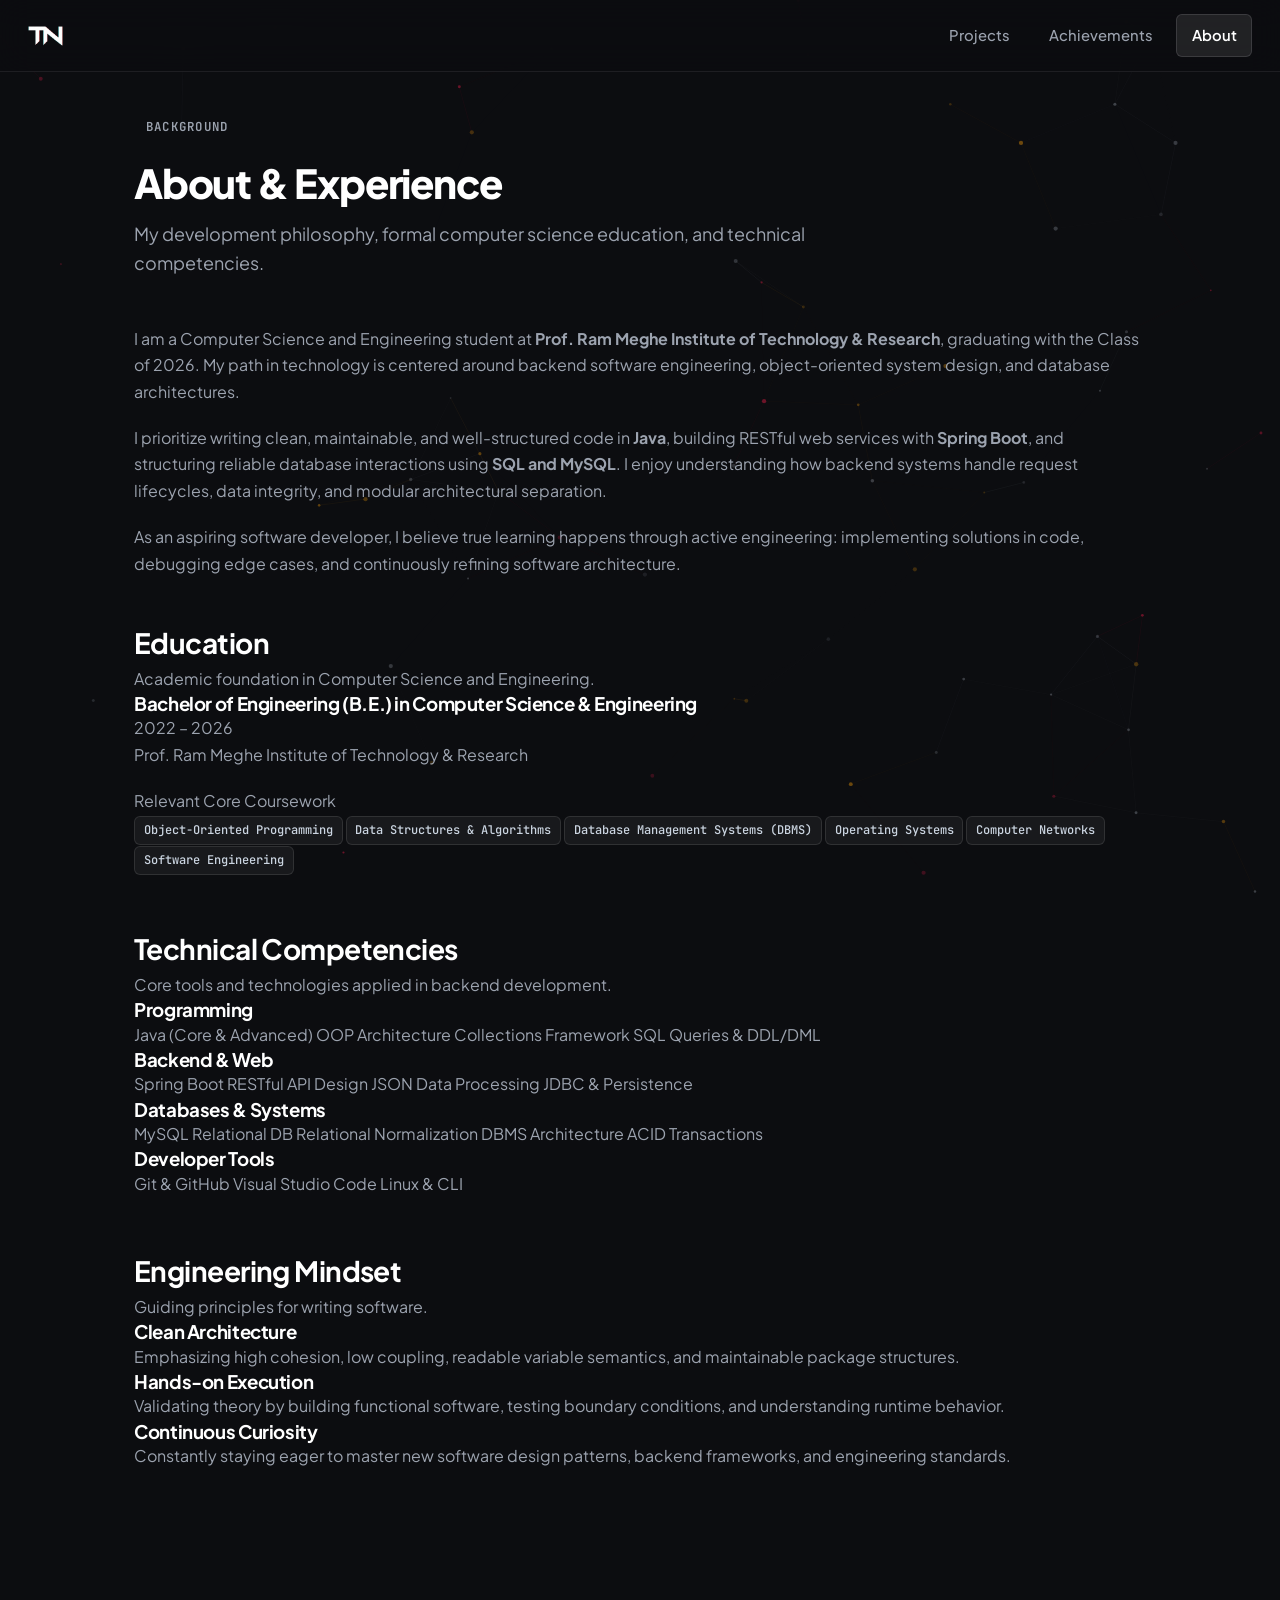
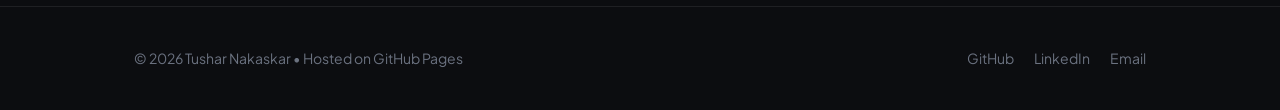
==== commit 54f4475a: "ui tweaks" ====
--- a/about.html
+++ b/about.html
@@ -43,7 +43,6 @@
     <div class="header-inner">
       <a href="index.html" class="brand-logo" aria-label="Tushar Nakaskar Homepage">
         <img src="assets/logo.png" alt="TN Logo" class="brand-monogram-img">
-        <span class="brand-name">Tushar Nakaskar</span>
       </a>
 
       <!-- Desktop Nav -->
--- a/css/styles.css
+++ b/css/styles.css
@@ -209,9 +209,12 @@
 .brand-logo {
   display: inline-flex;
   align-items: center;
-  gap: 0.75rem;
   text-decoration: none;
   color: var(--text-main);
+  transition: opacity var(--trans);
+}
+.brand-logo:hover {
+  opacity: 0.8;
 }
 
 .brand-monogram {
@@ -231,7 +234,7 @@
 }
 
 .brand-monogram-img {
-  height: 24px;
+  height: 20px;
   width: auto;
   object-fit: contain;
   flex-shrink: 0;
@@ -258,7 +261,8 @@
   font-weight: 500;
   padding: 0.5rem 0.9rem;
   border-radius: var(--radius-sm);
-  transition: all var(--trans);
+  border: 1px solid transparent;
+  transition: color 250ms ease, background-color 250ms ease, border-color 250ms ease;
 }
 .nav-link:hover {
   color: #ffffff;
@@ -267,7 +271,7 @@
 .nav-link.active {
   color: #ffffff;
   background: rgba(255, 255, 255, 0.09);
-  border: 1px solid rgba(255, 255, 255, 0.12);
+  border-color: rgba(255, 255, 255, 0.12);
   font-weight: 600;
 }
 
@@ -323,10 +327,13 @@
   color: var(--text-muted);
   padding: 0.75rem 1rem;
   border-radius: var(--radius-sm);
+  border: 1px solid transparent;
+  transition: color 250ms ease, background-color 250ms ease, border-color 250ms ease;
 }
 .mobile-link.active {
   color: #ffffff;
   background: rgba(255, 255, 255, 0.08);
+  border-color: rgba(255, 255, 255, 0.12);
   font-weight: 600;
 }
 
@@ -413,7 +420,7 @@
   margin-bottom: 1.85rem;
 }
 
-/* Fast-scan Skills Strip - Uniform Single Color (Ruby Red) */
+/* Fast-scan Skills Strip - Neutral Subtle Grey (Matches Project Tags) */
 .quick-skills-strip {
   display: flex;
   flex-wrap: wrap;
@@ -431,16 +438,18 @@
   font-weight: 500;
   padding: 0.45rem 1.05rem;
   border-radius: var(--radius-pill);
-  border: 1px solid rgba(225, 29, 72, 0.3);
-  background: rgba(225, 29, 72, 0.08);
-  color: #fca5a5;
-  transition: all var(--trans);
+  border: 1px solid rgba(255, 255, 255, 0.1);
+  background: rgba(255, 255, 255, 0.05);
+  color: #cbd5e1;
+  box-shadow: none;
+  transition: color var(--trans), background var(--trans), border-color var(--trans);
 }
 .skill-pill:hover {
-  border-color: var(--red);
-  color: #ffffff;
-  background: rgba(225, 29, 72, 0.2);
-  transform: translateY(-2px);
+  border-color: rgba(255, 255, 255, 0.2);
+  color: #ffffff;
+  background: rgba(255, 255, 255, 0.08);
+  box-shadow: none;
+  transform: none;
 }
 
 /* --------------------------------------------------------------------------
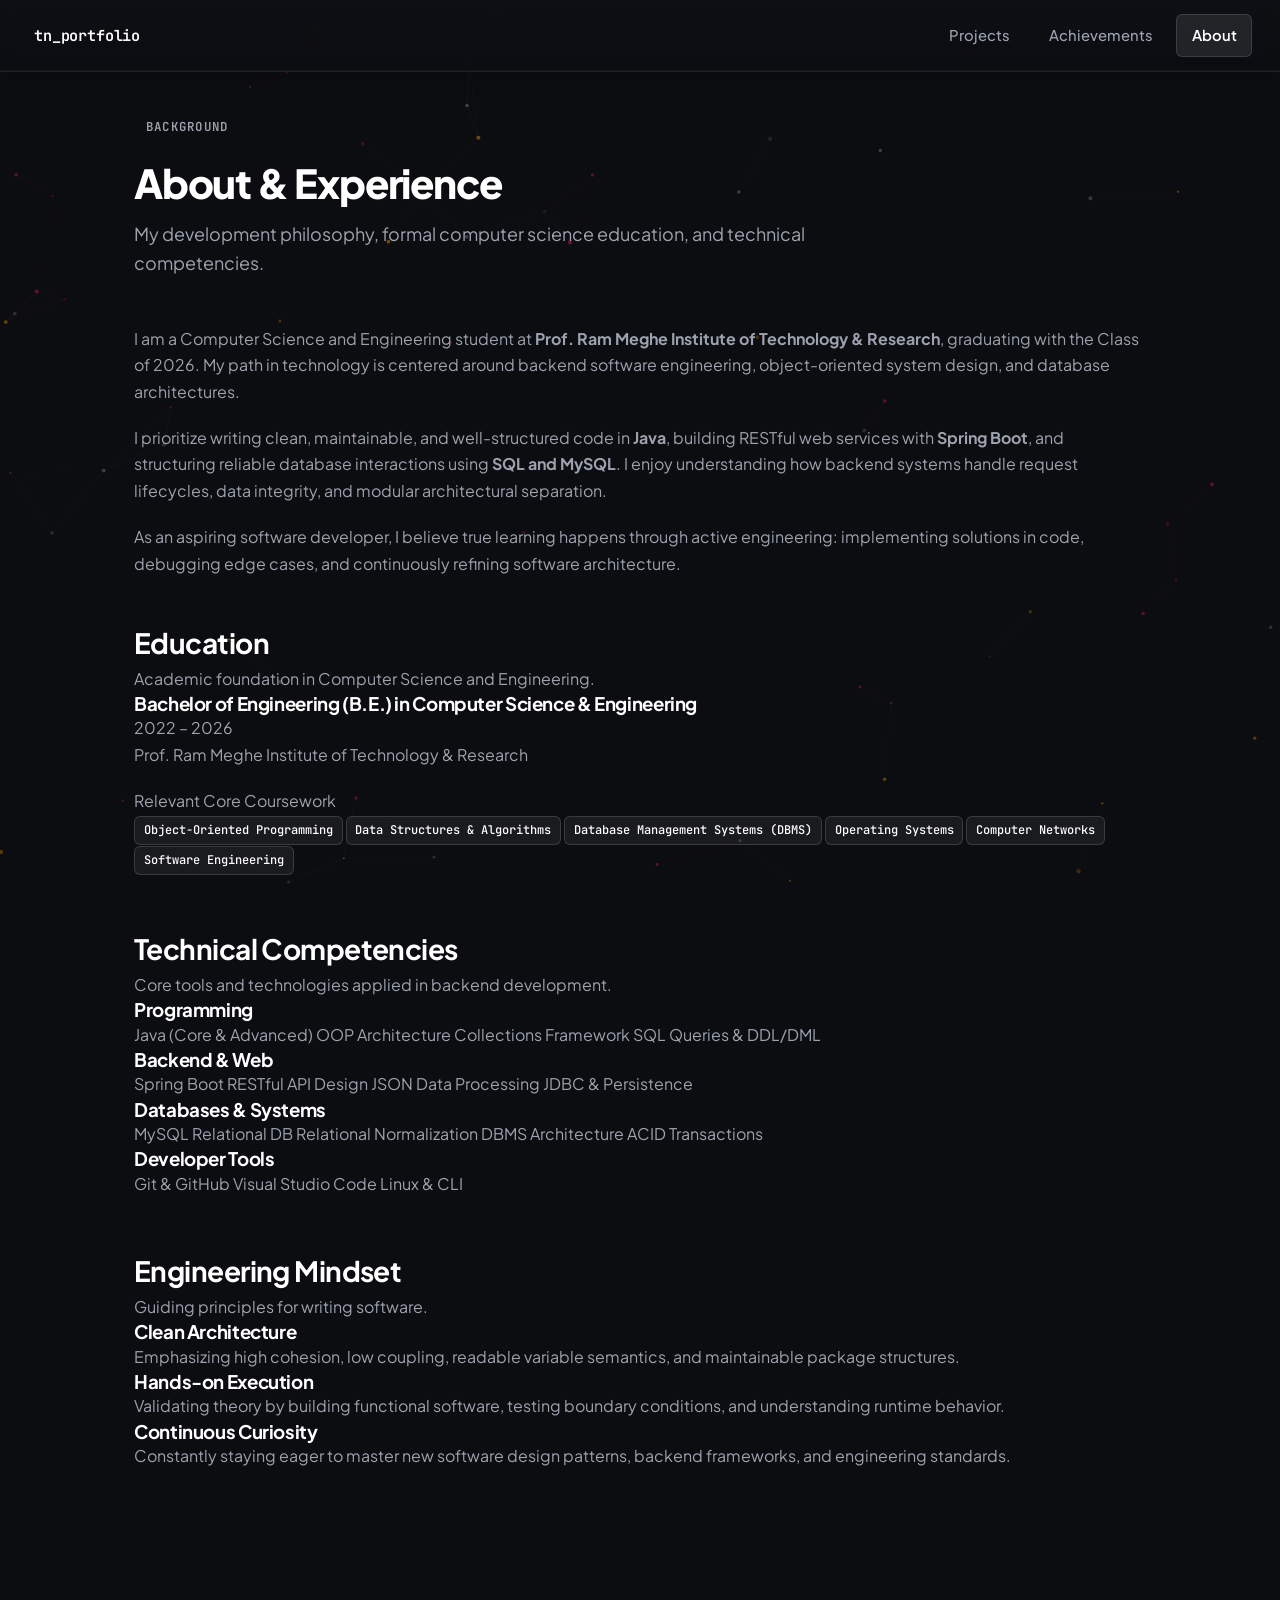
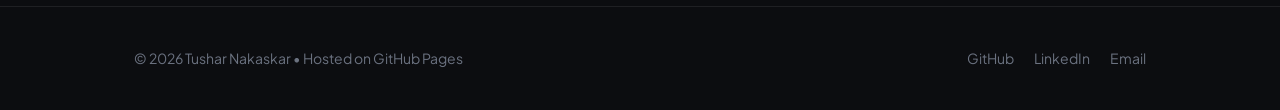
==== commit b8976668: "update brand" ====
--- a/about.html
+++ b/about.html
@@ -42,7 +42,7 @@
   <header class="site-header">
     <div class="header-inner">
       <a href="index.html" class="brand-logo" aria-label="Tushar Nakaskar Homepage">
-        <img src="assets/logo.png" alt="TN Logo" class="brand-monogram-img">
+        <span class="brand-text">tn_portfolio</span>
       </a>
 
       <!-- Desktop Nav -->
--- a/css/styles.css
+++ b/css/styles.css
@@ -12,7 +12,7 @@
   --bg-body:          #0c0d10;
   --bg-surface:       #131519;
   --bg-surface-hover: #1b1e24;
-  --bg-nav:           rgba(12, 13, 16, 0.92);
+  --bg-nav:           rgba(12, 13, 16, 0.42);
 
   /* ── Neutral Text & Borders ── */
   --border-subtle:    rgba(255, 255, 255, 0.08);
@@ -189,14 +189,22 @@
   top: 0;
   width: 100%;
   height: var(--header-height);
-  background-color: var(--bg-nav);
-  backdrop-filter: blur(16px);
-  -webkit-backdrop-filter: blur(16px);
-  border-bottom: 1px solid var(--border-subtle);
+  background: linear-gradient(180deg, rgba(16, 18, 22, 0.52) 0%, rgba(12, 13, 16, 0.32) 100%);
+  backdrop-filter: blur(8px) saturate(160%);
+  -webkit-backdrop-filter: blur(8px) saturate(160%);
+  border-bottom: 1px solid rgba(255, 255, 255, 0.08);
+  box-shadow: 0 4px 20px -2px rgba(0, 0, 0, 0.25), inset 0 -1px 0 rgba(255, 255, 255, 0.03);
   z-index: 100;
   display: flex;
   align-items: center;
   padding: 0 1.75rem;
+  transition: background 300ms ease, border-color 300ms ease, box-shadow 300ms ease;
+}
+
+.site-header.scrolled {
+  background: linear-gradient(180deg, rgba(16, 18, 22, 0.82) 0%, rgba(12, 13, 16, 0.68) 100%);
+  border-bottom-color: rgba(255, 255, 255, 0.12);
+  box-shadow: 0 8px 30px -4px rgba(0, 0, 0, 0.45), inset 0 -1px 0 rgba(255, 255, 255, 0.05);
 }
 
 .header-inner {
@@ -211,10 +219,13 @@
   align-items: center;
   text-decoration: none;
   color: var(--text-main);
-  transition: opacity var(--trans);
+  padding: 4px 6px;
+  border-radius: var(--radius-md);
+  transition: opacity var(--trans), transform var(--trans);
 }
 .brand-logo:hover {
-  opacity: 0.8;
+  opacity: 0.85;
+  transform: scale(1.04);
 }
 
 .brand-monogram {
@@ -241,11 +252,14 @@
   display: block;
 }
 
+.brand-text,
 .brand-name {
-  font-weight: 700;
-  font-size: 1.05rem;
+  font-family: var(--font-mono);
+  font-weight: 600;
+  font-size: 0.95rem;
   letter-spacing: -0.01em;
   color: #ffffff;
+  display: inline-block;
 }
 
 /* Desktop nav */
@@ -293,11 +307,17 @@
 /* Mobile toggle */
 .mobile-toggle {
   display: none;
-  background: transparent;
-  border: none;
+  background: rgba(255, 255, 255, 0.04);
+  border: 1px solid rgba(255, 255, 255, 0.08);
+  border-radius: var(--radius-sm);
   cursor: pointer;
-  padding: 0.5rem;
+  padding: 0.45rem 0.55rem;
   color: var(--text-main);
+  transition: background var(--trans), border-color var(--trans);
+}
+.mobile-toggle:hover {
+  background: rgba(255, 255, 255, 0.08);
+  border-color: rgba(255, 255, 255, 0.15);
 }
 .hamburger-icon {
   width: 22px;
@@ -312,12 +332,15 @@
   top: var(--header-height);
   left: 0;
   width: 100%;
-  background: #141519;
-  border-bottom: 1px solid var(--border-subtle);
+  background: rgba(14, 16, 20, 0.90);
+  backdrop-filter: blur(16px);
+  -webkit-backdrop-filter: blur(16px);
+  border-bottom: 1px solid rgba(255, 255, 255, 0.1);
   padding: 1.25rem 1.5rem 2rem;
   z-index: 99;
   flex-direction: column;
   gap: 0.75rem;
+  box-shadow: 0 12px 30px rgba(0, 0, 0, 0.45);
 }
 .mobile-drawer.open { display: flex; }
 
@@ -612,6 +635,36 @@
   transform: translateY(-2px);
 }
 
+/* Grey Hollow Button (GitHub redirection button) */
+.btn-outline-grey,
+.btn-outline-gray {
+  background: rgba(255, 255, 255, 0.04);
+  color: #cbd5e1;
+  border: 1px solid rgba(255, 255, 255, 0.18);
+}
+.btn-outline-grey:hover,
+.btn-outline-gray:hover {
+  background: rgba(255, 255, 255, 0.12);
+  border-color: rgba(255, 255, 255, 0.38);
+  color: #ffffff;
+  transform: translateY(-2px);
+  box-shadow: 0 4px 14px rgba(0, 0, 0, 0.35);
+}
+
+/* Green Hollow Button (View More Projects CTA) */
+.btn-outline-green {
+  background: rgba(16, 185, 129, 0.08);
+  color: #34d399;
+  border: 1px solid rgba(16, 185, 129, 0.55);
+}
+.btn-outline-green:hover {
+  background: rgba(16, 185, 129, 0.22);
+  border-color: var(--green);
+  color: #ffffff;
+  transform: translateY(-2px);
+  box-shadow: 0 4px 18px rgba(16, 185, 129, 0.35);
+}
+
 .btn-sm {
   padding: 0.48rem 1rem;
   font-size: 0.85rem;
@@ -650,6 +703,13 @@
   display: grid;
   grid-template-columns: repeat(auto-fit, minmax(310px, 1fr));
   gap: 1.5rem;
+  margin-bottom: 2rem;
+}
+
+.projects-view-more {
+  display: flex;
+  justify-content: center;
+  align-items: center;
   margin-bottom: 3.5rem;
 }
 
@@ -784,23 +844,31 @@
   gap: 0.4rem;
 }
 
-/* Tags */
+/* Tags / Skills in Projects (Unified Crisp White) */
 .tag {
   display: inline-block;
   font-family: var(--font-mono);
   font-size: 0.75rem;
   font-weight: 500;
-  color: #cbd5e1;
-  background: rgba(255, 255, 255, 0.05);
-  border: 1px solid rgba(255, 255, 255, 0.1);
+  color: #ffffff;
+  background: rgba(255, 255, 255, 0.06);
+  border: 1px solid rgba(255, 255, 255, 0.14);
   padding: 0.22rem 0.55rem;
   border-radius: var(--radius-sm);
-}
-.tag-red    { color: #fca5a5; background: var(--red-subtle); border-color: var(--red-border); }
-.tag-blue   { color: #93c5fd; background: var(--blue-subtle); border-color: var(--blue-border); }
-.tag-gold   { color: #fde68a; background: var(--gold-subtle); border-color: var(--gold-border); }
-.tag-cyan   { color: #a5f3fc; background: var(--cyan-subtle); border-color: var(--cyan-border); }
-.tag-purple { color: #d8b4fe; background: var(--purple-subtle); border-color: var(--purple-border); }
+  transition: all var(--trans);
+}
+
+.card-tags .tag,
+.project-tags .tag,
+.tag-red,
+.tag-blue,
+.tag-gold,
+.tag-cyan,
+.tag-purple {
+  color: #ffffff !important;
+  background: rgba(255, 255, 255, 0.06);
+  border: 1px solid rgba(255, 255, 255, 0.14);
+}
 
 /* Home Connect CTA Strip */
 .home-cta-strip {
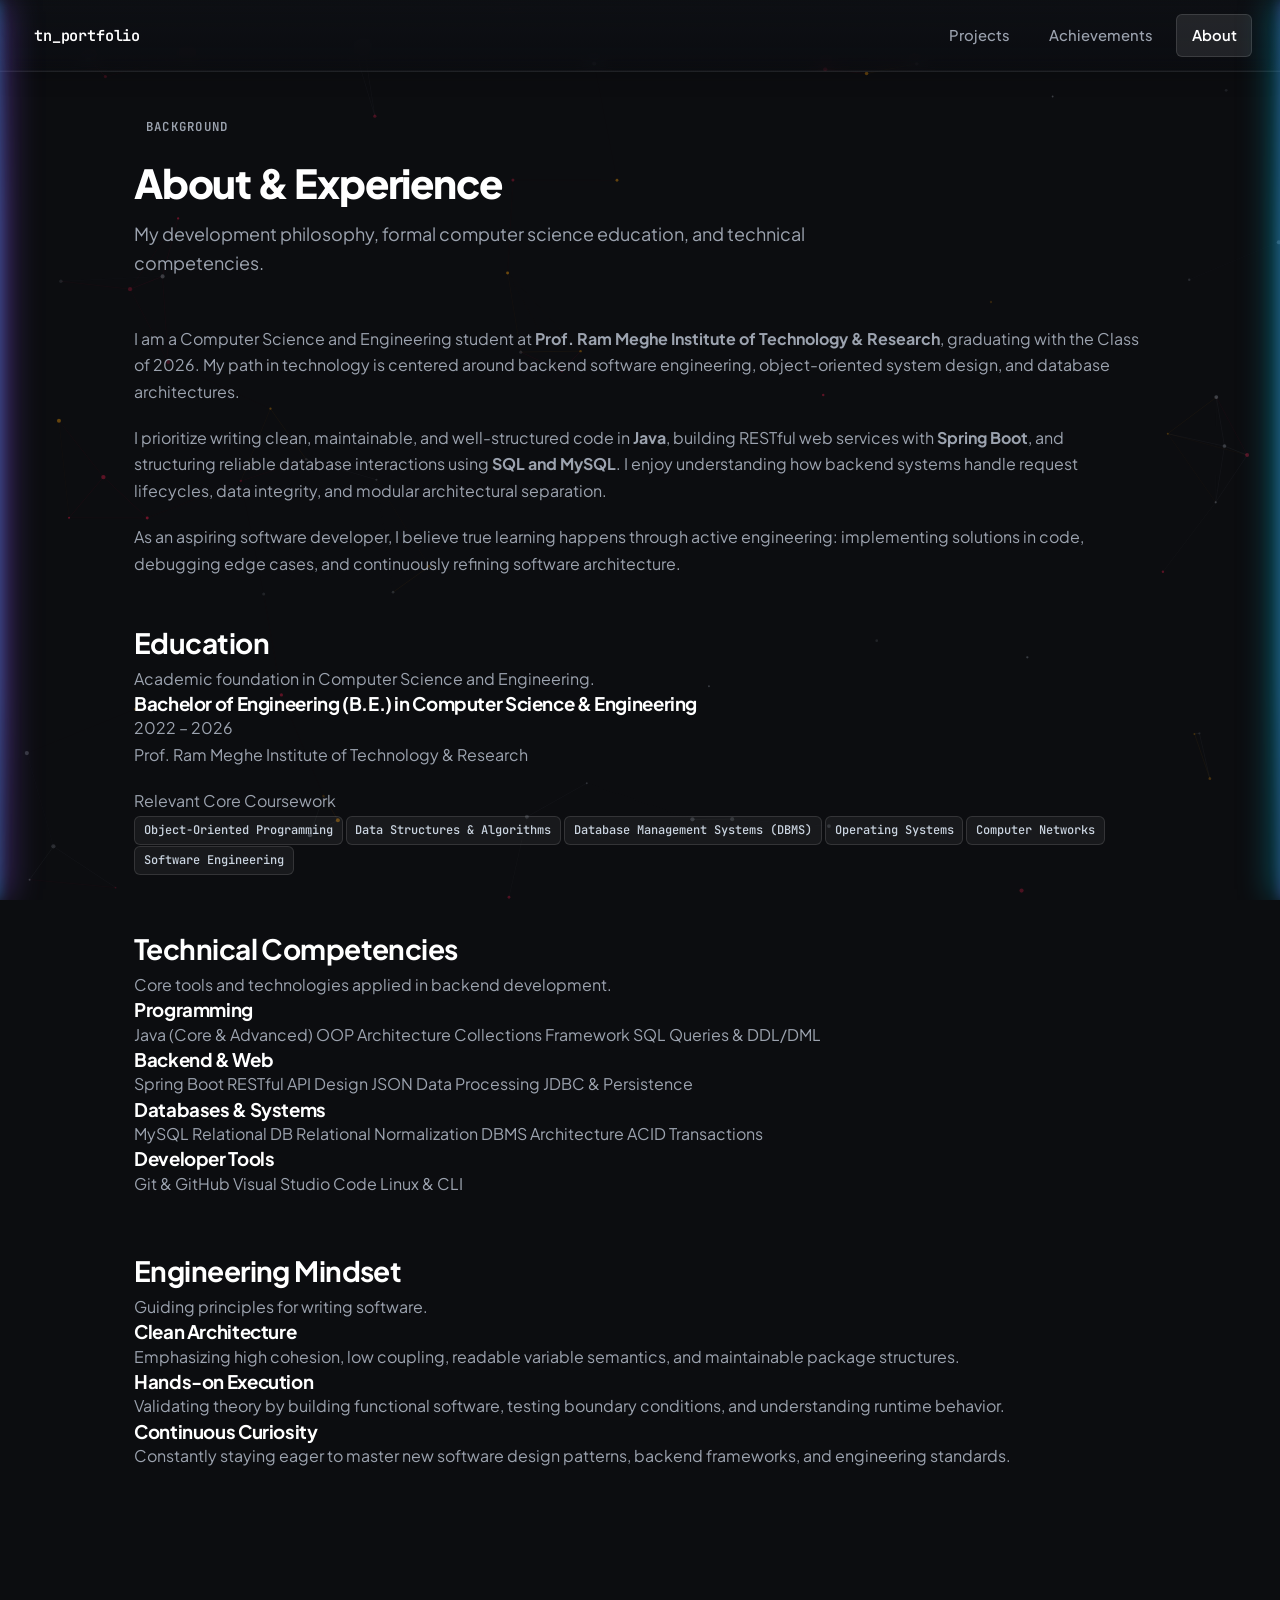
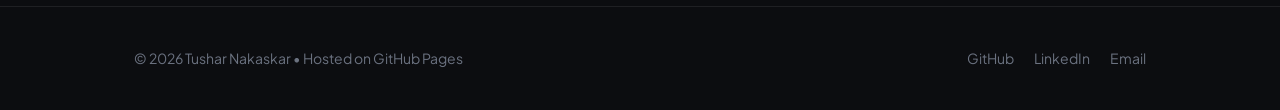
==== commit 8ede3957: "update transitions" ====
--- a/about.html
+++ b/about.html
@@ -30,8 +30,21 @@
 
   <!-- Stylesheet -->
   <link rel="stylesheet" href="css/styles.css">
+
+  <!-- Page Transition Flash Prevention -->
+  <script>
+    if (sessionStorage.getItem('portfolio_page_transition') === '1') {
+      document.documentElement.classList.add('split-transition-active');
+    }
+  </script>
 </head>
 <body>
+  <!-- Screen Split Transition Overlay (Two Screens Closing / Opening) -->
+  <div class="screen-split-overlay" id="screen-split-overlay" aria-hidden="true">
+    <div class="split-curtain split-curtain-left"><div class="split-seam-glow seam-left"></div></div>
+    <div class="split-curtain split-curtain-right"><div class="split-seam-glow seam-right"></div></div>
+  </div>
+
   <!-- Interactive Particle Background Canvas -->
   <canvas id="bg-canvas" aria-hidden="true"></canvas>
 
--- a/css/styles.css
+++ b/css/styles.css
@@ -708,7 +708,7 @@
 
 .projects-view-more {
   display: flex;
-  justify-content: center;
+  justify-content: flex-end;
   align-items: center;
   margin-bottom: 3.5rem;
 }
@@ -716,37 +716,97 @@
 /* Achievements Grid & Cards */
 .achievements-grid {
   display: grid;
-  grid-template-columns: repeat(auto-fit, minmax(260px, 1fr));
-  gap: 1.5rem;
-  margin-bottom: 3.5rem;
+  grid-template-columns: repeat(3, 1fr);
+  gap: 2rem;
+  margin-bottom: 4rem;
+}
+
+@media (max-width: 960px) {
+  .achievements-grid {
+    grid-template-columns: repeat(auto-fit, minmax(290px, 1fr));
+    gap: 1.5rem;
+  }
 }
 
 .achievement-card {
   background: var(--bg-surface);
   border: 1px solid var(--border-subtle);
   border-radius: var(--radius-lg);
-  padding: 1.75rem;
+  padding: 2.35rem 2.1rem 2.2rem;
   display: flex;
   flex-direction: column;
+  justify-content: flex-start;
   transition: all var(--trans);
+  min-height: 350px;
+  height: 100%;
 }
 
 .achieve-card-header {
-  margin-bottom: 0.6rem;
+  margin-bottom: 1rem;
+}
+
+.achieve-card-meta {
+  display: flex;
+  align-items: center;
+  gap: 0.85rem;
+}
+
+.achieve-card-meta .project-card-badge {
+  margin-bottom: 0;
+}
+
+.achieve-icon {
+  width: 44px;
+  height: 44px;
+  border-radius: var(--radius-md);
+  display: inline-flex;
+  align-items: center;
+  justify-content: center;
+  flex-shrink: 0;
+}
+.achieve-icon.icon-gold {
+  background: var(--gold-subtle);
+  border: 1px solid var(--gold-border);
+  color: var(--gold);
+}
+.achieve-icon.icon-blue {
+  background: var(--blue-subtle);
+  border: 1px solid var(--blue-border);
+  color: var(--blue);
+}
+.achieve-icon.icon-purple {
+  background: var(--purple-subtle);
+  border: 1px solid var(--purple-border);
+  color: var(--purple);
 }
 
 .achieve-card-heading {
-  font-size: 1.2rem;
+  font-size: 1.3rem;
   font-weight: 700;
   color: #ffffff;
-  margin-bottom: 0.65rem;
+  margin-bottom: 0.75rem;
   line-height: 1.35;
 }
 
 .achieve-card-desc {
-  font-size: 0.925rem;
+  font-size: 0.95rem;
   color: var(--text-muted);
-  line-height: 1.6;
+  line-height: 1.65;
+}
+
+.achieve-card-footer {
+  margin-top: auto;
+  padding-top: 1.5rem;
+  display: flex;
+  align-items: center;
+  justify-content: flex-start;
+  gap: 0.75rem;
+}
+
+.achieve-show-btn {
+  font-weight: 600;
+  padding: 0.45rem 1.15rem;
+  font-size: 0.92rem;
 }
 
 .home-project-card {
@@ -759,7 +819,7 @@
   transition: all var(--trans);
 }
 
-/* Color accents on hover for each project */
+/* Color accents on hover for each project / achievement */
 .card-accent-red:hover {
   border-color: var(--red);
   box-shadow: 0 8px 25px rgba(244, 63, 94, 0.15);
@@ -773,6 +833,11 @@
 .card-accent-gold:hover {
   border-color: var(--gold);
   box-shadow: 0 8px 25px rgba(245, 158, 11, 0.15);
+  transform: translateY(-3px);
+}
+.card-accent-purple:hover {
+  border-color: var(--purple);
+  box-shadow: 0 8px 25px rgba(139, 92, 246, 0.15);
   transform: translateY(-3px);
 }
 .card-accent-cyan:hover {
@@ -790,10 +855,11 @@
   letter-spacing: 0.08em;
   margin-bottom: 0.75rem;
 }
-.badge-red  { color: var(--red); }
-.badge-blue { color: var(--blue); }
-.badge-gold { color: var(--gold); }
-.badge-cyan { color: var(--cyan); }
+.badge-red    { color: var(--red); }
+.badge-blue   { color: var(--blue); }
+.badge-gold   { color: var(--gold); }
+.badge-purple { color: var(--purple); }
+.badge-cyan   { color: var(--cyan); }
 
 .project-card-heading {
   font-size: 1.3rem;
@@ -824,9 +890,10 @@
   align-items: baseline;
   gap: 0.5rem;
 }
-.bullet-dot-red::before   { content: "•"; color: var(--red); font-size: 1.1rem; }
-.bullet-dot-blue::before  { content: "•"; color: var(--blue); font-size: 1.1rem; }
-.bullet-dot-gold::before  { content: "•"; color: var(--gold); font-size: 1.1rem; }
+.bullet-dot-red::before    { content: "•"; color: var(--red); font-size: 1.1rem; }
+.bullet-dot-blue::before   { content: "•"; color: var(--blue); font-size: 1.1rem; }
+.bullet-dot-gold::before   { content: "•"; color: var(--gold); font-size: 1.1rem; }
+.bullet-dot-purple::before { content: "•"; color: var(--purple); font-size: 1.1rem; }
 
 .project-card-footer {
   margin-top: auto;
@@ -844,30 +911,51 @@
   gap: 0.4rem;
 }
 
-/* Tags / Skills in Projects (Unified Crisp White) */
+/* Tags / Skills Base */
 .tag {
   display: inline-block;
   font-family: var(--font-mono);
   font-size: 0.75rem;
   font-weight: 500;
-  color: #ffffff;
-  background: rgba(255, 255, 255, 0.06);
-  border: 1px solid rgba(255, 255, 255, 0.14);
+  color: #cbd5e1;
+  background: rgba(255, 255, 255, 0.05);
+  border: 1px solid rgba(255, 255, 255, 0.12);
   padding: 0.22rem 0.55rem;
   border-radius: var(--radius-sm);
   transition: all var(--trans);
 }
 
-.card-tags .tag,
-.project-tags .tag,
-.tag-red,
-.tag-blue,
-.tag-gold,
-.tag-cyan,
+/* Skills in Particular Section / Card Color */
+.card-accent-red .tag,
+.card-theme-red .tag,
+.tag-red {
+  color: #fca5a5 !important;
+  background: var(--red-subtle) !important;
+  border: 1px solid var(--red-border) !important;
+}
+
+.card-accent-blue .tag,
+.card-theme-blue .tag,
+.tag-blue {
+  color: #93c5fd !important;
+  background: var(--blue-subtle) !important;
+  border: 1px solid var(--blue-border) !important;
+}
+
+.card-accent-gold .tag,
+.card-theme-gold .tag,
+.tag-gold {
+  color: #fde68a !important;
+  background: var(--gold-subtle) !important;
+  border: 1px solid var(--gold-border) !important;
+}
+
+.card-accent-purple .tag,
+.card-theme-purple .tag,
 .tag-purple {
-  color: #ffffff !important;
-  background: rgba(255, 255, 255, 0.06);
-  border: 1px solid rgba(255, 255, 255, 0.14);
+  color: #d8b4fe !important;
+  background: var(--purple-subtle) !important;
+  border: 1px solid var(--purple-border) !important;
 }
 
 /* Home Connect CTA Strip */
@@ -885,6 +973,14 @@
   border-color: rgba(255, 255, 255, 0.2);
 }
 .cta-strip-text h3 { font-size: 1.25rem; color: #ffffff; margin-bottom: 0.25rem; }
+.cta-strip-code-title {
+  font-family: var(--font-mono) !important;
+  font-size: 1.25rem !important;
+  font-weight: 700 !important;
+  color: #ffffff !important;
+  letter-spacing: -0.01em;
+  margin-bottom: 0.35rem;
+}
 .cta-strip-text p  { font-size: 0.9rem; color: var(--text-muted); }
 
 /* --------------------------------------------------------------------------
@@ -1184,3 +1280,528 @@
   }
 }
 
+/* --------------------------------------------------------------------------
+   13. Dual-Screen Split Transition (Two Screens Closing & Opening)
+   -------------------------------------------------------------------------- */
+.screen-split-overlay {
+  position: fixed;
+  inset: 0;
+  width: 100vw;
+  height: 100vh;
+  z-index: 100000;
+  pointer-events: none;
+  overflow: hidden;
+}
+
+.split-curtain {
+  position: absolute;
+  top: 0;
+  bottom: 0;
+  height: 100vh;
+  width: 50.5vw; /* 0.5vw overlap prevents subpixel seam gaps on Retina screens */
+  background-color: #07080c;
+  background-image: 
+    radial-gradient(circle at 50% 50%, rgba(20, 24, 36, 0.96) 0%, rgba(7, 8, 12, 0.99) 100%),
+    linear-gradient(rgba(255, 255, 255, 0.02) 1px, transparent 1px),
+    linear-gradient(90deg, rgba(255, 255, 255, 0.02) 1px, transparent 1px);
+  background-size: 100% 100%, 32px 32px, 32px 32px;
+  will-change: transform;
+}
+
+.split-curtain-left {
+  left: 0;
+  transform: translateX(-100%);
+  border-right: 2px solid rgba(139, 92, 246, 0.75); /* Purple accent */
+  box-shadow: 8px 0 32px rgba(139, 92, 246, 0.4), 2px 0 10px rgba(6, 182, 212, 0.3);
+}
+
+.split-curtain-right {
+  right: 0;
+  transform: translateX(100%);
+  border-left: 2px solid rgba(6, 182, 212, 0.75); /* Cyan accent */
+  box-shadow: -8px 0 32px rgba(6, 182, 212, 0.4), -2px 0 10px rgba(139, 92, 246, 0.3);
+}
+
+.split-seam-glow {
+  position: absolute;
+  top: 0;
+  bottom: 0;
+  width: 3px;
+  height: 100%;
+}
+
+.seam-left {
+  right: -1px;
+  background: linear-gradient(180deg, transparent 0%, #8b5cf6 25%, #ec4899 50%, #8b5cf6 75%, transparent 100%);
+  filter: drop-shadow(0 0 10px #8b5cf6);
+}
+
+.seam-right {
+  left: -1px;
+  background: linear-gradient(180deg, transparent 0%, #06b6d4 25%, #3b82f6 50%, #06b6d4 75%, transparent 100%);
+  filter: drop-shadow(0 0 10px #06b6d4);
+}
+
+/* State 1: Closing Transition (Two screens closing inward) */
+.screen-split-overlay.is-closing {
+  pointer-events: auto;
+}
+
+.screen-split-overlay.is-closing .split-curtain-left {
+  animation: curtainCloseLeft 400ms cubic-bezier(0.77, 0, 0.175, 1) forwards;
+}
+
+.screen-split-overlay.is-closing .split-curtain-right {
+  animation: curtainCloseRight 400ms cubic-bezier(0.77, 0, 0.175, 1) forwards;
+}
+
+/* State 2: Held Closed (Preventing flash on destination page before opening) */
+html.split-transition-active .screen-split-overlay {
+  pointer-events: auto;
+}
+
+html.split-transition-active .split-curtain-left {
+  transform: translateX(0) !important;
+}
+
+html.split-transition-active .split-curtain-right {
+  transform: translateX(0) !important;
+}
+
+/* State 3: Opening Transition (Two screens parting to reveal page) */
+.screen-split-overlay.is-opening {
+  pointer-events: none;
+}
+
+.screen-split-overlay.is-opening .split-curtain-left {
+  animation: curtainOpenLeft 460ms cubic-bezier(0.16, 1, 0.3, 1) forwards;
+}
+
+.screen-split-overlay.is-opening .split-curtain-right {
+  animation: curtainOpenRight 460ms cubic-bezier(0.16, 1, 0.3, 1) forwards;
+}
+
+@keyframes curtainCloseLeft {
+  0% {
+    transform: translateX(-100%);
+  }
+  100% {
+    transform: translateX(0);
+  }
+}
+
+@keyframes curtainCloseRight {
+  0% {
+    transform: translateX(100%);
+  }
+  100% {
+    transform: translateX(0);
+  }
+}
+
+@keyframes curtainOpenLeft {
+  0% {
+    transform: translateX(0);
+  }
+  100% {
+    transform: translateX(-100%);
+  }
+}
+
+@keyframes curtainOpenRight {
+  0% {
+    transform: translateX(0);
+  }
+  100% {
+    transform: translateX(100%);
+  }
+}
+
+.btn-clicked {
+  transform: scale(0.96) !important;
+  opacity: 0.85;
+}
+
+/* --------------------------------------------------------------------------
+   14. Showcase Pages: Certificates & Research
+   -------------------------------------------------------------------------- */
+.cert-showcase-stack {
+  display: flex;
+  flex-direction: column;
+  gap: 2.5rem;
+  margin-bottom: 3.5rem;
+}
+
+.cert-card {
+  background: var(--bg-surface);
+  border: 1px solid var(--border-subtle);
+  border-radius: var(--radius-lg);
+  padding: 2.25rem;
+  transition: all var(--trans);
+}
+
+.cert-card:hover {
+  border-color: rgba(255, 255, 255, 0.18);
+  box-shadow: 0 10px 30px rgba(0, 0, 0, 0.35);
+}
+
+.cert-card-header {
+  display: flex;
+  align-items: flex-start;
+  justify-content: space-between;
+  flex-wrap: wrap;
+  gap: 1.25rem;
+  margin-bottom: 1.25rem;
+}
+
+.cert-issuer-info {
+  display: flex;
+  align-items: center;
+  gap: 0.9rem;
+}
+
+.cert-issuer-icon {
+  width: 44px;
+  height: 44px;
+  border-radius: var(--radius-md);
+  display: inline-flex;
+  align-items: center;
+  justify-content: center;
+  font-weight: 800;
+  font-size: 1.1rem;
+}
+.cert-issuer-icon.icon-amazon {
+  background: rgba(255, 153, 0, 0.12);
+  border: 1px solid rgba(255, 153, 0, 0.4);
+  color: #ff9900;
+}
+.cert-issuer-icon.icon-linkedin {
+  background: rgba(10, 102, 194, 0.12);
+  border: 1px solid rgba(10, 102, 194, 0.4);
+  color: #70b5f9;
+}
+
+.cert-issuer-name {
+  font-size: 0.82rem;
+  font-family: var(--font-mono);
+  color: var(--text-dim);
+  text-transform: uppercase;
+  letter-spacing: 0.06em;
+}
+
+.cert-date {
+  font-size: 0.85rem;
+  color: var(--text-muted);
+}
+
+.cert-title {
+  font-size: 1.5rem;
+  font-weight: 700;
+  color: #ffffff;
+  margin-bottom: 0.75rem;
+  line-height: 1.3;
+}
+
+.cert-desc {
+  font-size: 0.95rem;
+  color: var(--text-muted);
+  line-height: 1.6;
+  margin-bottom: 1.25rem;
+}
+
+.cert-image-container {
+  margin-top: 1.5rem;
+  border-radius: var(--radius-md);
+  overflow: hidden;
+  border: 1px solid rgba(255, 255, 255, 0.1);
+  background: #000000;
+  box-shadow: 0 10px 30px rgba(0, 0, 0, 0.4);
+}
+
+.cert-image-link {
+  display: block;
+  cursor: pointer;
+}
+
+.cert-image {
+  width: 100%;
+  height: auto;
+  display: block;
+  border-radius: var(--radius-md);
+  transition: opacity var(--trans);
+}
+
+.cert-image-link:hover .cert-image {
+  opacity: 0.94;
+}
+
+.cert-meta-grid {
+  display: grid;
+  grid-template-columns: repeat(auto-fit, minmax(220px, 1fr));
+  gap: 0.85rem;
+  padding: 1rem 1.25rem;
+  background: rgba(0, 0, 0, 0.22);
+  border: 1px solid rgba(255, 255, 255, 0.05);
+  border-radius: var(--radius-md);
+  margin-bottom: 1.25rem;
+}
+
+.cert-meta-item-label {
+  font-family: var(--font-mono);
+  font-size: 0.72rem;
+  color: var(--text-dim);
+  text-transform: uppercase;
+  letter-spacing: 0.05em;
+  margin-bottom: 0.2rem;
+}
+
+.cert-meta-item-value {
+  font-size: 0.88rem;
+  color: #ffffff;
+  font-weight: 600;
+  word-break: break-all;
+}
+
+.cert-actions {
+  display: flex;
+  align-items: center;
+  flex-wrap: wrap;
+  gap: 0.75rem;
+  margin-top: 1.25rem;
+}
+
+.pdf-viewer-container {
+  margin-top: 1.5rem;
+  background: #0d0f12;
+  border: 1px solid rgba(255, 255, 255, 0.08);
+  border-radius: var(--radius-md);
+  overflow: hidden;
+}
+
+.pdf-viewer-bar {
+  display: flex;
+  align-items: center;
+  justify-content: space-between;
+  padding: 0.65rem 1rem;
+  background: rgba(255, 255, 255, 0.03);
+  border-bottom: 1px solid rgba(255, 255, 255, 0.06);
+  font-size: 0.82rem;
+  font-family: var(--font-mono);
+  color: var(--text-muted);
+}
+
+.pdf-embed-frame {
+  width: 100%;
+  height: 520px;
+  border: none;
+  display: block;
+}
+
+.pdf-embed-frame-tall {
+  height: 820px;
+}
+
+.pdf-fallback-content {
+  padding: 2.5rem 1.5rem;
+  text-align: center;
+  background: rgba(0, 0, 0, 0.3);
+}
+
+.pdf-fallback-content p {
+  color: var(--text-muted);
+  font-size: 0.925rem;
+  margin-bottom: 1rem;
+}
+
+/* Research Page Specific Styles */
+.research-panel {
+  background: var(--bg-surface);
+  border: 1px solid var(--border-subtle);
+  border-radius: var(--radius-lg);
+  padding: 2.5rem;
+  margin-bottom: 3rem;
+  transition: all var(--trans);
+}
+
+.research-badge-row {
+  display: flex;
+  align-items: center;
+  flex-wrap: wrap;
+  gap: 0.75rem;
+  margin-bottom: 1.25rem;
+}
+
+.research-tag-pill {
+  font-family: var(--font-mono);
+  font-size: 0.75rem;
+  font-weight: 700;
+  text-transform: uppercase;
+  letter-spacing: 0.07em;
+  padding: 0.35rem 0.85rem;
+  border-radius: 999px;
+  display: inline-flex;
+  align-items: center;
+  gap: 0.45rem;
+}
+.research-tag-pill.pill-purple {
+  color: var(--purple);
+  background: var(--purple-subtle);
+  border: 1px solid var(--purple-border);
+}
+.research-tag-pill.pill-gold {
+  color: var(--gold);
+  background: var(--gold-subtle);
+  border: 1px solid var(--gold-border);
+}
+
+.research-title {
+  font-size: 2rem;
+  font-weight: 800;
+  color: #ffffff;
+  line-height: 1.28;
+  margin-bottom: 1.25rem;
+}
+
+.research-text-details {
+  margin: 1.5rem 0 2rem;
+  display: flex;
+  flex-direction: column;
+  gap: 0.65rem;
+}
+
+.research-meta-line {
+  font-size: 1.05rem;
+  color: #cbd5e1;
+  line-height: 1.6;
+}
+
+.research-meta-line strong {
+  color: #ffffff;
+  font-weight: 600;
+  margin-right: 0.4rem;
+}
+
+.research-meta-line a {
+  color: var(--purple);
+  text-decoration: underline;
+  text-underline-offset: 3px;
+  font-weight: 600;
+  transition: color var(--trans);
+}
+
+.research-meta-line a:hover {
+  color: #d8b4fe;
+}
+
+.research-actions {
+  margin-top: 1.75rem;
+}
+
+.research-authors {
+  display: flex;
+  flex-wrap: wrap;
+  gap: 0.5rem;
+  align-items: center;
+  margin-bottom: 1.25rem;
+}
+
+.author-chip {
+  font-size: 0.88rem;
+  color: var(--text-main);
+  background: rgba(255, 255, 255, 0.04);
+  padding: 0.35rem 0.8rem;
+  border-radius: var(--radius-sm);
+  border: 1px solid rgba(255, 255, 255, 0.08);
+}
+.author-chip.author-highlight {
+  color: #e9d5ff;
+  background: rgba(139, 92, 246, 0.16);
+  border-color: rgba(139, 92, 246, 0.5);
+  font-weight: 700;
+}
+
+.research-affiliation {
+  font-size: 0.9rem;
+  color: var(--text-muted);
+  line-height: 1.6;
+  margin-bottom: 1.75rem;
+  padding-left: 0.85rem;
+  border-left: 2px solid rgba(255, 255, 255, 0.15);
+}
+
+.research-metadata-grid {
+  display: grid;
+  grid-template-columns: repeat(auto-fit, minmax(210px, 1fr));
+  gap: 1.2rem;
+  padding: 1.35rem 1.5rem;
+  background: rgba(0, 0, 0, 0.28);
+  border: 1px solid rgba(255, 255, 255, 0.07);
+  border-radius: var(--radius-md);
+  margin-bottom: 2rem;
+}
+
+.research-meta-field h5 {
+  font-family: var(--font-mono);
+  font-size: 0.72rem;
+  color: var(--text-dim);
+  text-transform: uppercase;
+  letter-spacing: 0.06em;
+  margin-bottom: 0.3rem;
+}
+
+.research-meta-field p,
+.research-meta-field a {
+  font-size: 0.95rem;
+  color: #ffffff;
+  font-weight: 600;
+}
+.research-meta-field a {
+  color: #c084fc;
+  text-decoration: underline;
+  text-underline-offset: 3px;
+}
+.research-meta-field a:hover {
+  color: #d8b4fe;
+}
+
+.research-abstract-section {
+  margin-bottom: 2.25rem;
+}
+.research-abstract-section h4 {
+  font-family: var(--font-mono);
+  font-size: 0.88rem;
+  color: #e9d5ff;
+  text-transform: uppercase;
+  letter-spacing: 0.08em;
+  margin-bottom: 0.65rem;
+}
+.research-abstract-section p {
+  font-size: 0.95rem;
+  color: #cbd5e1;
+  line-height: 1.75;
+}
+
+.research-citation-card {
+  margin-top: 2rem;
+  padding: 1.25rem 1.5rem;
+  background: rgba(0, 0, 0, 0.3);
+  border: 1px solid rgba(255, 255, 255, 0.08);
+  border-radius: var(--radius-md);
+}
+.research-citation-card h5 {
+  font-family: var(--font-mono);
+  font-size: 0.8rem;
+  color: var(--text-dim);
+  text-transform: uppercase;
+  letter-spacing: 0.06em;
+  margin-bottom: 0.5rem;
+}
+.citation-code {
+  font-family: var(--font-mono);
+  font-size: 0.8rem;
+  color: #cbd5e1;
+  line-height: 1.6;
+  white-space: pre-wrap;
+  word-break: break-word;
+}
+
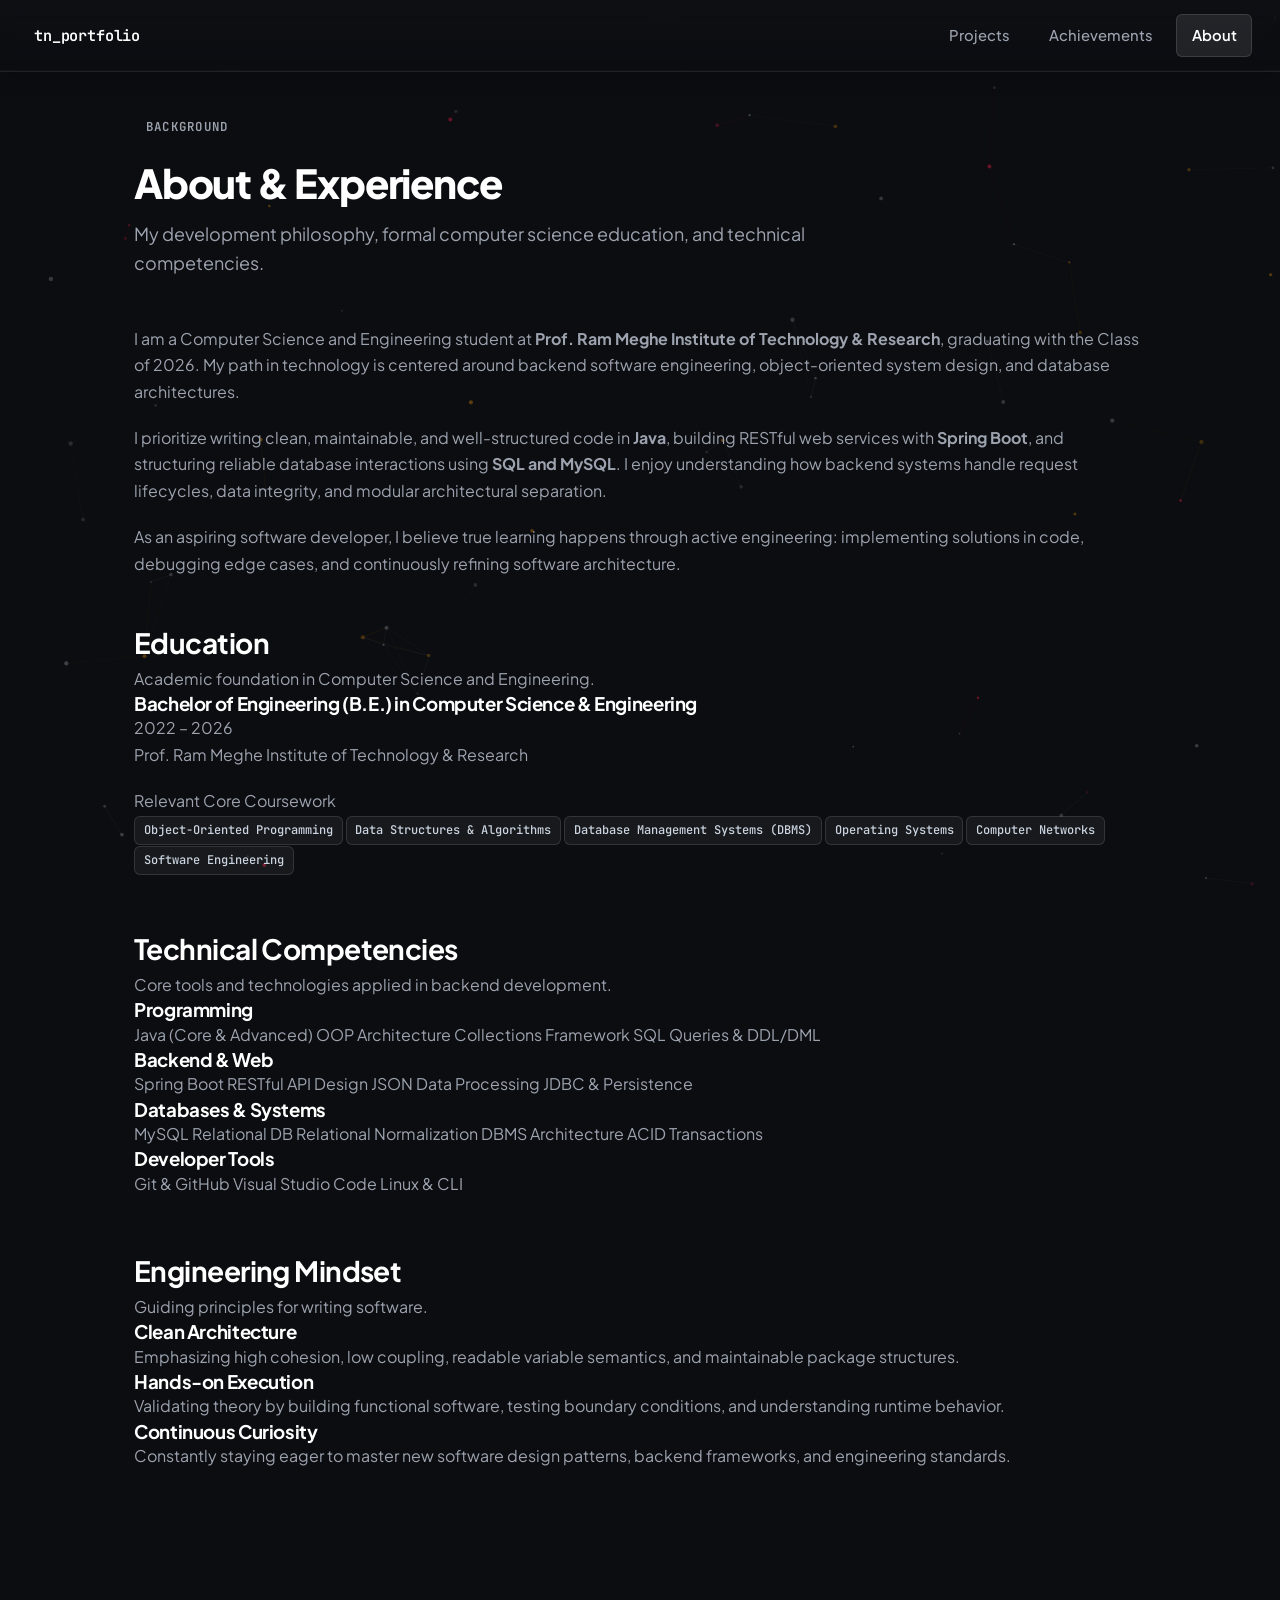
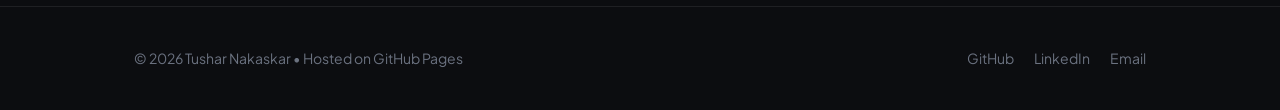
==== commit 03d268c2: "update interface" ====
--- a/about.html
+++ b/about.html
@@ -41,8 +41,8 @@
 <body>
   <!-- Screen Split Transition Overlay (Two Screens Closing / Opening) -->
   <div class="screen-split-overlay" id="screen-split-overlay" aria-hidden="true">
-    <div class="split-curtain split-curtain-left"><div class="split-seam-glow seam-left"></div></div>
-    <div class="split-curtain split-curtain-right"><div class="split-seam-glow seam-right"></div></div>
+    <div class="split-curtain split-curtain-left"></div>
+    <div class="split-curtain split-curtain-right"></div>
   </div>
 
   <!-- Interactive Particle Background Canvas -->
--- a/css/styles.css
+++ b/css/styles.css
@@ -1281,7 +1281,7 @@
 }
 
 /* --------------------------------------------------------------------------
-   13. Dual-Screen Split Transition (Two Screens Closing & Opening)
+   13. Dual-Screen Split Transition (Smooth Pure Black Screens with Solid White Seam)
    -------------------------------------------------------------------------- */
 .screen-split-overlay {
   position: fixed;
@@ -1298,61 +1298,41 @@
   top: 0;
   bottom: 0;
   height: 100vh;
-  width: 50.5vw; /* 0.5vw overlap prevents subpixel seam gaps on Retina screens */
-  background-color: #07080c;
-  background-image: 
-    radial-gradient(circle at 50% 50%, rgba(20, 24, 36, 0.96) 0%, rgba(7, 8, 12, 0.99) 100%),
-    linear-gradient(rgba(255, 255, 255, 0.02) 1px, transparent 1px),
-    linear-gradient(90deg, rgba(255, 255, 255, 0.02) 1px, transparent 1px);
-  background-size: 100% 100%, 32px 32px, 32px 32px;
+  width: 50.5vw; /* 0.5vw overlap prevents subpixel seam gaps on Retina displays */
+  background: #000000 !important; /* Pure solid black screen */
+  background-image: none !important;
   will-change: transform;
 }
 
 .split-curtain-left {
   left: 0;
   transform: translateX(-100%);
-  border-right: 2px solid rgba(139, 92, 246, 0.75); /* Purple accent */
-  box-shadow: 8px 0 32px rgba(139, 92, 246, 0.4), 2px 0 10px rgba(6, 182, 212, 0.3);
+  border-right: 2px solid #ffffff !important; /* Crisp solid white border, no glow */
+  box-shadow: none !important;
 }
 
 .split-curtain-right {
   right: 0;
   transform: translateX(100%);
-  border-left: 2px solid rgba(6, 182, 212, 0.75); /* Cyan accent */
-  box-shadow: -8px 0 32px rgba(6, 182, 212, 0.4), -2px 0 10px rgba(139, 92, 246, 0.3);
+  border-left: 2px solid #ffffff !important; /* Crisp solid white border, no glow */
+  box-shadow: none !important;
 }
 
 .split-seam-glow {
-  position: absolute;
-  top: 0;
-  bottom: 0;
-  width: 3px;
-  height: 100%;
-}
-
-.seam-left {
-  right: -1px;
-  background: linear-gradient(180deg, transparent 0%, #8b5cf6 25%, #ec4899 50%, #8b5cf6 75%, transparent 100%);
-  filter: drop-shadow(0 0 10px #8b5cf6);
-}
-
-.seam-right {
-  left: -1px;
-  background: linear-gradient(180deg, transparent 0%, #06b6d4 25%, #3b82f6 50%, #06b6d4 75%, transparent 100%);
-  filter: drop-shadow(0 0 10px #06b6d4);
-}
-
-/* State 1: Closing Transition (Two screens closing inward) */
+  display: none !important; /* No colored glow */
+}
+
+/* State 1: Closing Transition (Smooth dual screens closing inward) */
 .screen-split-overlay.is-closing {
   pointer-events: auto;
 }
 
 .screen-split-overlay.is-closing .split-curtain-left {
-  animation: curtainCloseLeft 400ms cubic-bezier(0.77, 0, 0.175, 1) forwards;
+  animation: curtainCloseLeft 720ms cubic-bezier(0.65, 0, 0.35, 1) forwards;
 }
 
 .screen-split-overlay.is-closing .split-curtain-right {
-  animation: curtainCloseRight 400ms cubic-bezier(0.77, 0, 0.175, 1) forwards;
+  animation: curtainCloseRight 720ms cubic-bezier(0.65, 0, 0.35, 1) forwards;
 }
 
 /* State 2: Held Closed (Preventing flash on destination page before opening) */
@@ -1368,17 +1348,17 @@
   transform: translateX(0) !important;
 }
 
-/* State 3: Opening Transition (Two screens parting to reveal page) */
+/* State 3: Opening Transition (Smooth dual screens parting outward) */
 .screen-split-overlay.is-opening {
   pointer-events: none;
 }
 
 .screen-split-overlay.is-opening .split-curtain-left {
-  animation: curtainOpenLeft 460ms cubic-bezier(0.16, 1, 0.3, 1) forwards;
+  animation: curtainOpenLeft 750ms cubic-bezier(0.65, 0, 0.35, 1) forwards;
 }
 
 .screen-split-overlay.is-opening .split-curtain-right {
-  animation: curtainOpenRight 460ms cubic-bezier(0.16, 1, 0.3, 1) forwards;
+  animation: curtainOpenRight 750ms cubic-bezier(0.65, 0, 0.35, 1) forwards;
 }
 
 @keyframes curtainCloseLeft {
@@ -1420,6 +1400,84 @@
 .btn-clicked {
   transform: scale(0.96) !important;
   opacity: 0.85;
+}
+
+/* ==========================================================================
+   Main Page Single-Section Views (Interface-Fitting Panels)
+   When visiting a section via navbar, only that section is visible,
+   perfectly framed in the viewport just like a dedicated info page.
+   ========================================================================== */
+.main-home {
+  padding: 0;
+}
+
+.main-home .container {
+  display: flex;
+  flex-direction: column;
+}
+
+.main-section-panel {
+  display: none;
+  width: 100%;
+  min-height: calc(100vh - var(--header-height));
+  box-sizing: border-box;
+  flex-direction: column;
+  justify-content: center;
+  padding: 2.25rem 0 3.25rem;
+}
+
+.main-section-panel.active {
+  display: flex;
+}
+
+/* Hero Section: Centered in interface */
+.hero-section-centered.main-section-panel {
+  justify-content: center;
+  align-items: center;
+  text-align: center;
+  padding: 2rem 0;
+}
+
+/* Projects Section: Framed cleanly in interface */
+#projects.main-section-panel {
+  justify-content: center;
+  padding: 2rem 0;
+}
+#projects.main-section-panel .section-header-compact {
+  margin-bottom: 1.5rem;
+}
+#projects.main-section-panel .home-projects-grid {
+  margin-bottom: 1.5rem;
+}
+#projects.main-section-panel .projects-view-more {
+  margin-top: 0.25rem;
+}
+
+/* Achievements Section: Framed cleanly with large squares */
+#achievements.main-section-panel {
+  justify-content: center;
+  padding: 2rem 0;
+}
+#achievements.main-section-panel .section-header-compact {
+  margin-bottom: 1.75rem;
+}
+#achievements.main-section-panel .achievements-grid {
+  margin-bottom: 0.5rem;
+}
+
+/* Contact / About Section: Framed cleanly in interface */
+#contact.main-section-panel {
+  justify-content: center;
+  padding: 2rem 0;
+}
+#contact.main-section-panel .section-header-compact {
+  margin-bottom: 1.5rem;
+}
+
+/* Dim video background softly when viewing non-hero sections */
+body.section-non-hero #video-bg-wrapper {
+  opacity: 0.16;
+  transition: opacity 600ms ease;
 }
 
 /* --------------------------------------------------------------------------
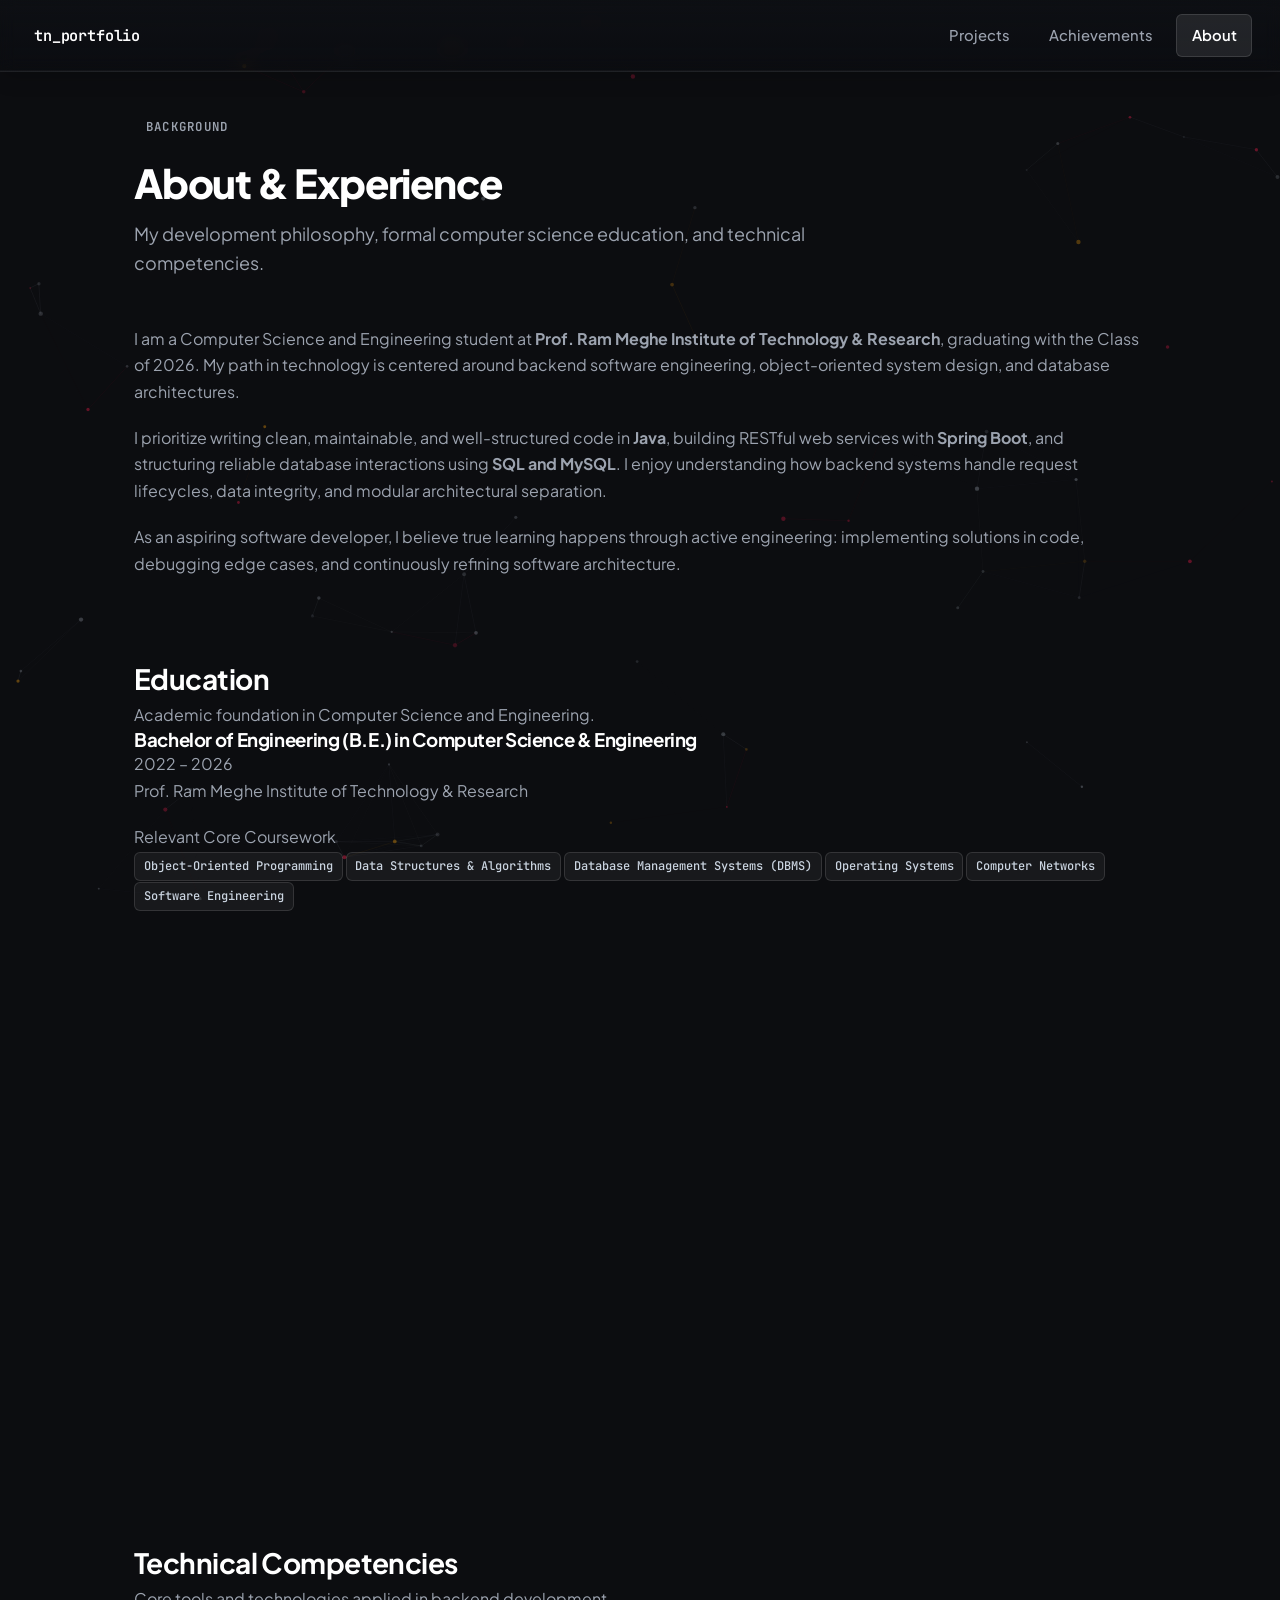
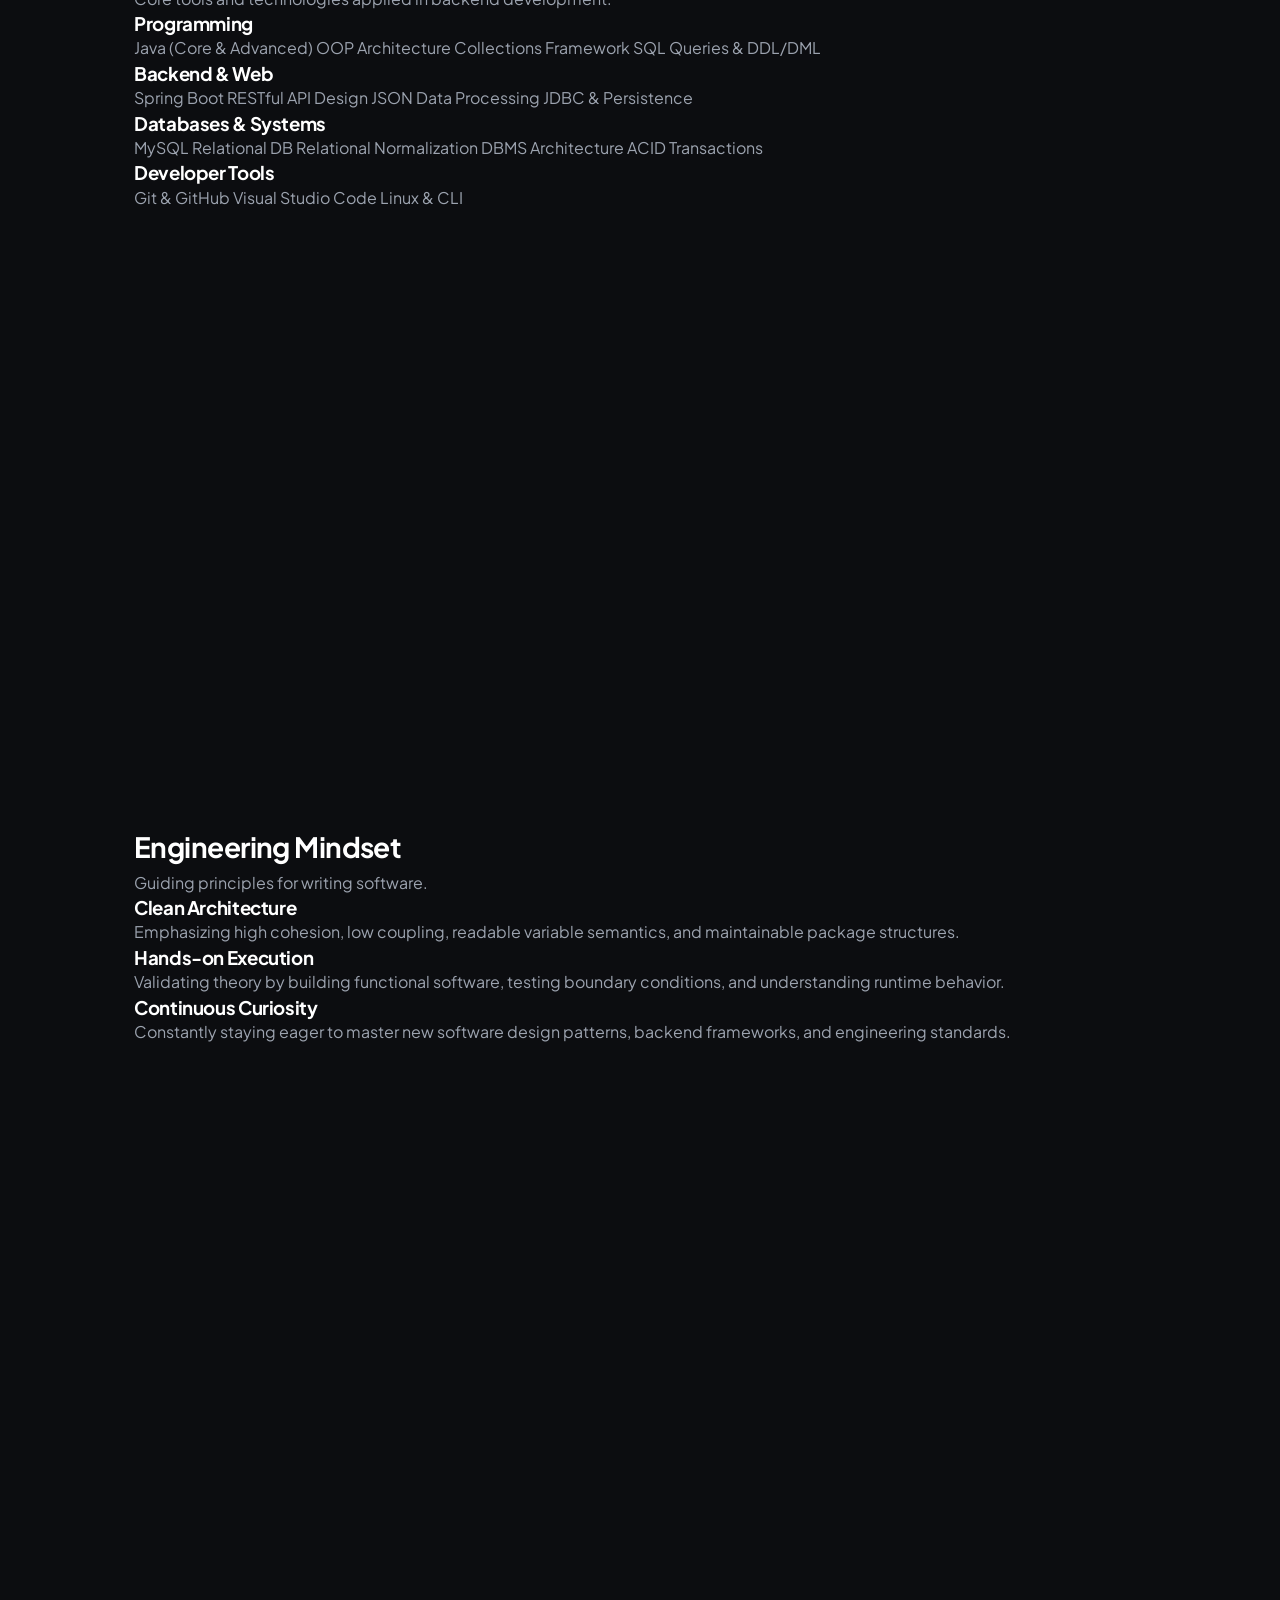
==== commit bb5b57dd: "refine layout" ====
--- a/about.html
+++ b/about.html
@@ -212,20 +212,6 @@
     </div>
   </main>
 
-  <!-- Footer -->
-  <footer class="site-footer">
-    <div class="container footer-inner">
-      <div class="footer-copy">
-        &copy; <span id="current-year">2026</span> Tushar Nakaskar &bull; Hosted on GitHub Pages
-      </div>
-      <div class="footer-links">
-        <a href="https://github.com/tusharnakaskar" target="_blank" rel="noopener noreferrer" class="footer-link">GitHub</a>
-        <a href="https://www.linkedin.com/in/tushar-nakaskar" target="_blank" rel="noopener noreferrer" class="footer-link">LinkedIn</a>
-        <a href="mailto:tusharnakaskarp@gmail.com" class="footer-link">Email</a>
-      </div>
-    </div>
-  </footer>
-
   <script src="js/main.js"></script>
 </body>
 </html>
--- a/css/styles.css
+++ b/css/styles.css
@@ -366,13 +366,15 @@
 .hero-section-centered {
   min-height: calc(100vh - var(--header-height));
   min-height: calc(100dvh - var(--header-height));
-  padding: 1.5rem 0 2rem;
+  padding: 2.5rem 0 3rem;
   display: flex;
   flex-direction: column;
   justify-content: center;
   align-items: center;
   text-align: center;
   box-sizing: border-box;
+  margin-bottom: 3rem;
+  scroll-margin-top: var(--header-height);
 }
 
 .hero-status-pill {
@@ -677,7 +679,7 @@
   margin-bottom: 3.5rem;
 }
 .section-block[id] {
-  scroll-margin-top: calc(var(--header-height) + 1.25rem);
+  scroll-margin-top: calc(var(--header-height) + 0.5rem);
 }
 
 .section-header-compact {
@@ -686,7 +688,7 @@
   justify-content: space-between;
   flex-wrap: wrap;
   gap: 1rem;
-  margin-bottom: 2rem;
+  margin-bottom: 1.35rem;
 }
 .section-title {
   font-size: 1.75rem;
@@ -701,16 +703,16 @@
 
 .home-projects-grid {
   display: grid;
-  grid-template-columns: repeat(auto-fit, minmax(310px, 1fr));
-  gap: 1.5rem;
-  margin-bottom: 2rem;
+  grid-template-columns: repeat(auto-fit, minmax(290px, 1fr));
+  gap: 1.25rem;
+  margin-bottom: 1.25rem;
 }
 
 .projects-view-more {
   display: flex;
   justify-content: flex-end;
   align-items: center;
-  margin-bottom: 3.5rem;
+  margin-bottom: 0;
 }
 
 /* Achievements Grid & Cards */
@@ -812,11 +814,54 @@
 .home-project-card {
   background: var(--bg-surface);
   border: 1px solid var(--border-subtle);
-  border-radius: var(--radius-lg);
-  padding: 1.75rem;
+  border-radius: var(--radius-md);
+  padding: 1.25rem 1.35rem 1.15rem;
   display: flex;
   flex-direction: column;
   transition: all var(--trans);
+}
+
+.home-project-card .project-card-badge {
+  font-size: 0.68rem;
+  margin-bottom: 0.45rem;
+}
+
+.home-project-card .project-card-heading {
+  font-size: 1.12rem;
+  margin-bottom: 0.45rem;
+  line-height: 1.3;
+}
+
+.home-project-card .project-card-desc {
+  font-size: 0.86rem;
+  line-height: 1.48;
+  margin-bottom: 0.75rem;
+}
+
+.home-project-card .project-card-bullets {
+  gap: 0.28rem;
+  margin-bottom: 0.85rem;
+}
+
+.home-project-card .project-card-bullets li {
+  font-size: 0.81rem;
+  line-height: 1.35;
+  gap: 0.4rem;
+}
+
+.home-project-card .project-card-footer {
+  padding-top: 0.75rem;
+  gap: 0.4rem;
+}
+
+.home-project-card .project-card-footer .tag {
+  font-size: 0.7rem;
+  padding: 0.16rem 0.45rem;
+}
+
+.home-project-card .project-card-footer .btn-sm {
+  padding: 0.26rem 0.7rem;
+  font-size: 0.8rem;
 }
 
 /* Color accents on hover for each project / achievement */
@@ -992,6 +1037,7 @@
 }
 .main-home {
   padding-top: 0;
+  padding-bottom: 0;
 }
 
 .page-header {
@@ -1148,10 +1194,61 @@
 .icon-purple   { background: var(--purple-subtle);   border: 1px solid var(--purple-border);   color: var(--purple); }
 .icon-gold     { background: var(--gold-subtle);     border: 1px solid var(--gold-border);     color: var(--gold); }
 
-.channel-info h4 { font-size: 0.95rem; color: #ffffff; margin-bottom: 0.2rem; }
+.channel-info h4 { font-size: 0.95rem; color: #ffffff; margin: 0; }
 .channel-info span,
 .channel-link { font-size: 0.85rem; color: var(--text-dim); text-decoration: none; transition: color var(--trans); }
 .channel-link:hover { color: #ffffff; text-decoration: underline; }
+
+/* Academic Background panel (Gentle, single card) */
+.academic-panel {
+  background: var(--bg-surface);
+  border: 1px solid var(--border-subtle);
+  border-radius: var(--radius-lg);
+  padding: 1.75rem 2rem;
+  display: flex;
+  flex-direction: column;
+  justify-content: flex-start;
+  transition: all var(--trans);
+}
+.academic-panel:hover {
+  background: var(--bg-surface-hover);
+  border-color: rgba(255, 255, 255, 0.16);
+  transform: translateY(-2px);
+}
+.academic-title {
+  font-size: 1.25rem;
+  font-weight: 700;
+  color: #ffffff;
+  margin-top: 0;
+  margin-bottom: 1.15rem;
+  letter-spacing: -0.01em;
+}
+.academic-details {
+  display: flex;
+  flex-direction: column;
+  gap: 0.5rem;
+}
+.academic-degree {
+  font-size: 1.05rem;
+  font-weight: 600;
+  color: #f1f5f9;
+  line-height: 1.45;
+  margin: 0;
+}
+.academic-institution {
+  font-size: 0.95rem;
+  color: var(--text-muted);
+  line-height: 1.5;
+  margin: 0;
+}
+.academic-period {
+  font-family: var(--font-mono);
+  font-size: 0.85rem;
+  font-weight: 500;
+  color: var(--gold);
+  margin-top: 0.25rem;
+  display: inline-block;
+}
 
 /* Contact form panel */
 .contact-form-panel {
@@ -1291,6 +1388,15 @@
   z-index: 100000;
   pointer-events: none;
   overflow: hidden;
+  display: none; /* Completely hidden on normal pages - no borders visible */
+}
+
+/* Activate overlay display only during active transitions */
+html.split-transition-active .screen-split-overlay,
+.screen-split-overlay.is-closing,
+.screen-split-overlay.is-opening,
+.screen-split-overlay.is-held-closed {
+  display: block !important;
 }
 
 .split-curtain {
@@ -1306,16 +1412,31 @@
 
 .split-curtain-left {
   left: 0;
-  transform: translateX(-100%);
-  border-right: 2px solid #ffffff !important; /* Crisp solid white border, no glow */
+  transform: translateX(-105%);
+  border-right: 2px solid transparent;
   box-shadow: none !important;
 }
 
 .split-curtain-right {
   right: 0;
-  transform: translateX(100%);
-  border-left: 2px solid #ffffff !important; /* Crisp solid white border, no glow */
+  transform: translateX(105%);
+  border-left: 2px solid transparent;
   box-shadow: none !important;
+}
+
+/* White seam borders visible strictly during active transition states */
+html.split-transition-active .split-curtain-left,
+.screen-split-overlay.is-closing .split-curtain-left,
+.screen-split-overlay.is-opening .split-curtain-left,
+.screen-split-overlay.is-held-closed .split-curtain-left {
+  border-right: 2px solid #ffffff !important;
+}
+
+html.split-transition-active .split-curtain-right,
+.screen-split-overlay.is-closing .split-curtain-right,
+.screen-split-overlay.is-opening .split-curtain-right,
+.screen-split-overlay.is-held-closed .split-curtain-right {
+  border-left: 2px solid #ffffff !important;
 }
 
 .split-seam-glow {
@@ -1336,15 +1457,18 @@
 }
 
 /* State 2: Held Closed (Preventing flash on destination page before opening) */
-html.split-transition-active .screen-split-overlay {
+html.split-transition-active .screen-split-overlay,
+.screen-split-overlay.is-held-closed {
   pointer-events: auto;
 }
 
-html.split-transition-active .split-curtain-left {
+html.split-transition-active .split-curtain-left,
+.screen-split-overlay.is-held-closed .split-curtain-left {
   transform: translateX(0) !important;
 }
 
-html.split-transition-active .split-curtain-right {
+html.split-transition-active .split-curtain-right,
+.screen-split-overlay.is-held-closed .split-curtain-right {
   transform: translateX(0) !important;
 }
 
@@ -1354,16 +1478,16 @@
 }
 
 .screen-split-overlay.is-opening .split-curtain-left {
-  animation: curtainOpenLeft 750ms cubic-bezier(0.65, 0, 0.35, 1) forwards;
+  animation: curtainOpenLeft 720ms cubic-bezier(0.65, 0, 0.35, 1) forwards;
 }
 
 .screen-split-overlay.is-opening .split-curtain-right {
-  animation: curtainOpenRight 750ms cubic-bezier(0.65, 0, 0.35, 1) forwards;
+  animation: curtainOpenRight 720ms cubic-bezier(0.65, 0, 0.35, 1) forwards;
 }
 
 @keyframes curtainCloseLeft {
   0% {
-    transform: translateX(-100%);
+    transform: translateX(-105%);
   }
   100% {
     transform: translateX(0);
@@ -1372,7 +1496,7 @@
 
 @keyframes curtainCloseRight {
   0% {
-    transform: translateX(100%);
+    transform: translateX(105%);
   }
   100% {
     transform: translateX(0);
@@ -1384,7 +1508,7 @@
     transform: translateX(0);
   }
   100% {
-    transform: translateX(-100%);
+    transform: translateX(-105%);
   }
 }
 
@@ -1393,8 +1517,42 @@
     transform: translateX(0);
   }
   100% {
-    transform: translateX(100%);
+    transform: translateX(105%);
   }
+}
+
+.nav-back-link {
+  display: inline-flex;
+  align-items: center;
+  gap: 0.45rem;
+  font-family: var(--font-sans);
+  font-size: 0.85rem;
+  font-weight: 600;
+  color: #cbd5e1;
+  text-decoration: none;
+  padding: 0.38rem 0.9rem;
+  border-radius: var(--radius-md);
+  border: 1px solid rgba(255, 255, 255, 0.16);
+  background: rgba(255, 255, 255, 0.05);
+  transition: all var(--trans);
+}
+
+.nav-back-link:hover {
+  color: #ffffff;
+  border-color: rgba(255, 255, 255, 0.38);
+  background: rgba(255, 255, 255, 0.12);
+  transform: translateX(-2px);
+  box-shadow: 0 4px 14px rgba(0, 0, 0, 0.35);
+}
+
+.nav-back-link svg {
+  display: block;
+  flex-shrink: 0;
+  transition: transform var(--trans);
+}
+
+.nav-back-link:hover svg {
+  transform: translateX(-2px);
 }
 
 .btn-clicked {
@@ -1403,81 +1561,78 @@
 }
 
 /* ==========================================================================
-   Main Page Single-Section Views (Interface-Fitting Panels)
-   When visiting a section via navbar, only that section is visible,
-   perfectly framed in the viewport just like a dedicated info page.
+   Main Page Balanced Section Spacing
+   Refined spacing across hero and sections for cohesive flow without empty void
    ========================================================================== */
 .main-home {
-  padding: 0;
-}
-
-.main-home .container {
-  display: flex;
-  flex-direction: column;
-}
-
-.main-section-panel {
-  display: none;
-  width: 100%;
+  padding-top: 0;
+}
+
+.hero-section-centered {
   min-height: calc(100vh - var(--header-height));
-  box-sizing: border-box;
+  min-height: calc(100dvh - var(--header-height));
+  display: flex;
   flex-direction: column;
   justify-content: center;
-  padding: 2.25rem 0 3.25rem;
-}
-
-.main-section-panel.active {
-  display: flex;
-}
-
-/* Hero Section: Centered in interface */
-.hero-section-centered.main-section-panel {
+  align-items: center;
+  text-align: center;
+  box-sizing: border-box;
+  padding: 2.5rem 0 3rem;
+  margin-bottom: 3rem;
+  scroll-margin-top: var(--header-height);
+}
+
+.section-block {
+  min-height: calc(100vh - var(--header-height));
+  min-height: calc(100dvh - var(--header-height));
+  display: flex;
+  flex-direction: column;
+  justify-content: flex-start;
+  box-sizing: border-box;
+  padding: 2.25rem 0 2rem;
+  margin-bottom: 3.5rem;
+  scroll-margin-top: calc(var(--header-height) + 0.5rem);
+}
+
+.section-block:last-of-type {
+  margin-bottom: 0;
+}
+
+#projects .home-projects-grid {
+  margin-bottom: 1.25rem;
+}
+
+#projects .projects-view-more {
+  margin-top: 0.5rem;
+  margin-bottom: 0;
+}
+
+#achievements {
+  min-height: calc(100vh - var(--header-height));
+  min-height: calc(100dvh - var(--header-height));
+  padding-bottom: 3.5rem;
+  scroll-margin-top: calc(var(--header-height) + 0.5rem);
+}
+
+#achievements .achievements-grid {
+  margin-bottom: 1.5rem;
+}
+
+#contact {
+  min-height: calc(100vh - var(--header-height));
+  min-height: calc(100dvh - var(--header-height));
+  display: flex;
+  flex-direction: column;
   justify-content: center;
-  align-items: center;
-  text-align: center;
-  padding: 2rem 0;
-}
-
-/* Projects Section: Framed cleanly in interface */
-#projects.main-section-panel {
-  justify-content: center;
-  padding: 2rem 0;
-}
-#projects.main-section-panel .section-header-compact {
-  margin-bottom: 1.5rem;
-}
-#projects.main-section-panel .home-projects-grid {
-  margin-bottom: 1.5rem;
-}
-#projects.main-section-panel .projects-view-more {
-  margin-top: 0.25rem;
-}
-
-/* Achievements Section: Framed cleanly with large squares */
-#achievements.main-section-panel {
-  justify-content: center;
-  padding: 2rem 0;
-}
-#achievements.main-section-panel .section-header-compact {
-  margin-bottom: 1.75rem;
-}
-#achievements.main-section-panel .achievements-grid {
-  margin-bottom: 0.5rem;
-}
-
-/* Contact / About Section: Framed cleanly in interface */
-#contact.main-section-panel {
-  justify-content: center;
-  padding: 2rem 0;
-}
-#contact.main-section-panel .section-header-compact {
-  margin-bottom: 1.5rem;
-}
-
-/* Dim video background softly when viewing non-hero sections */
-body.section-non-hero #video-bg-wrapper {
-  opacity: 0.16;
-  transition: opacity 600ms ease;
+  box-sizing: border-box;
+  margin-bottom: 0;
+  padding: 1rem 0 0;
+  scroll-margin-top: var(--header-height);
+}
+
+#contact .contact-layout {
+  margin-top: 1rem;
+  margin-bottom: 0;
 }
 
 /* --------------------------------------------------------------------------
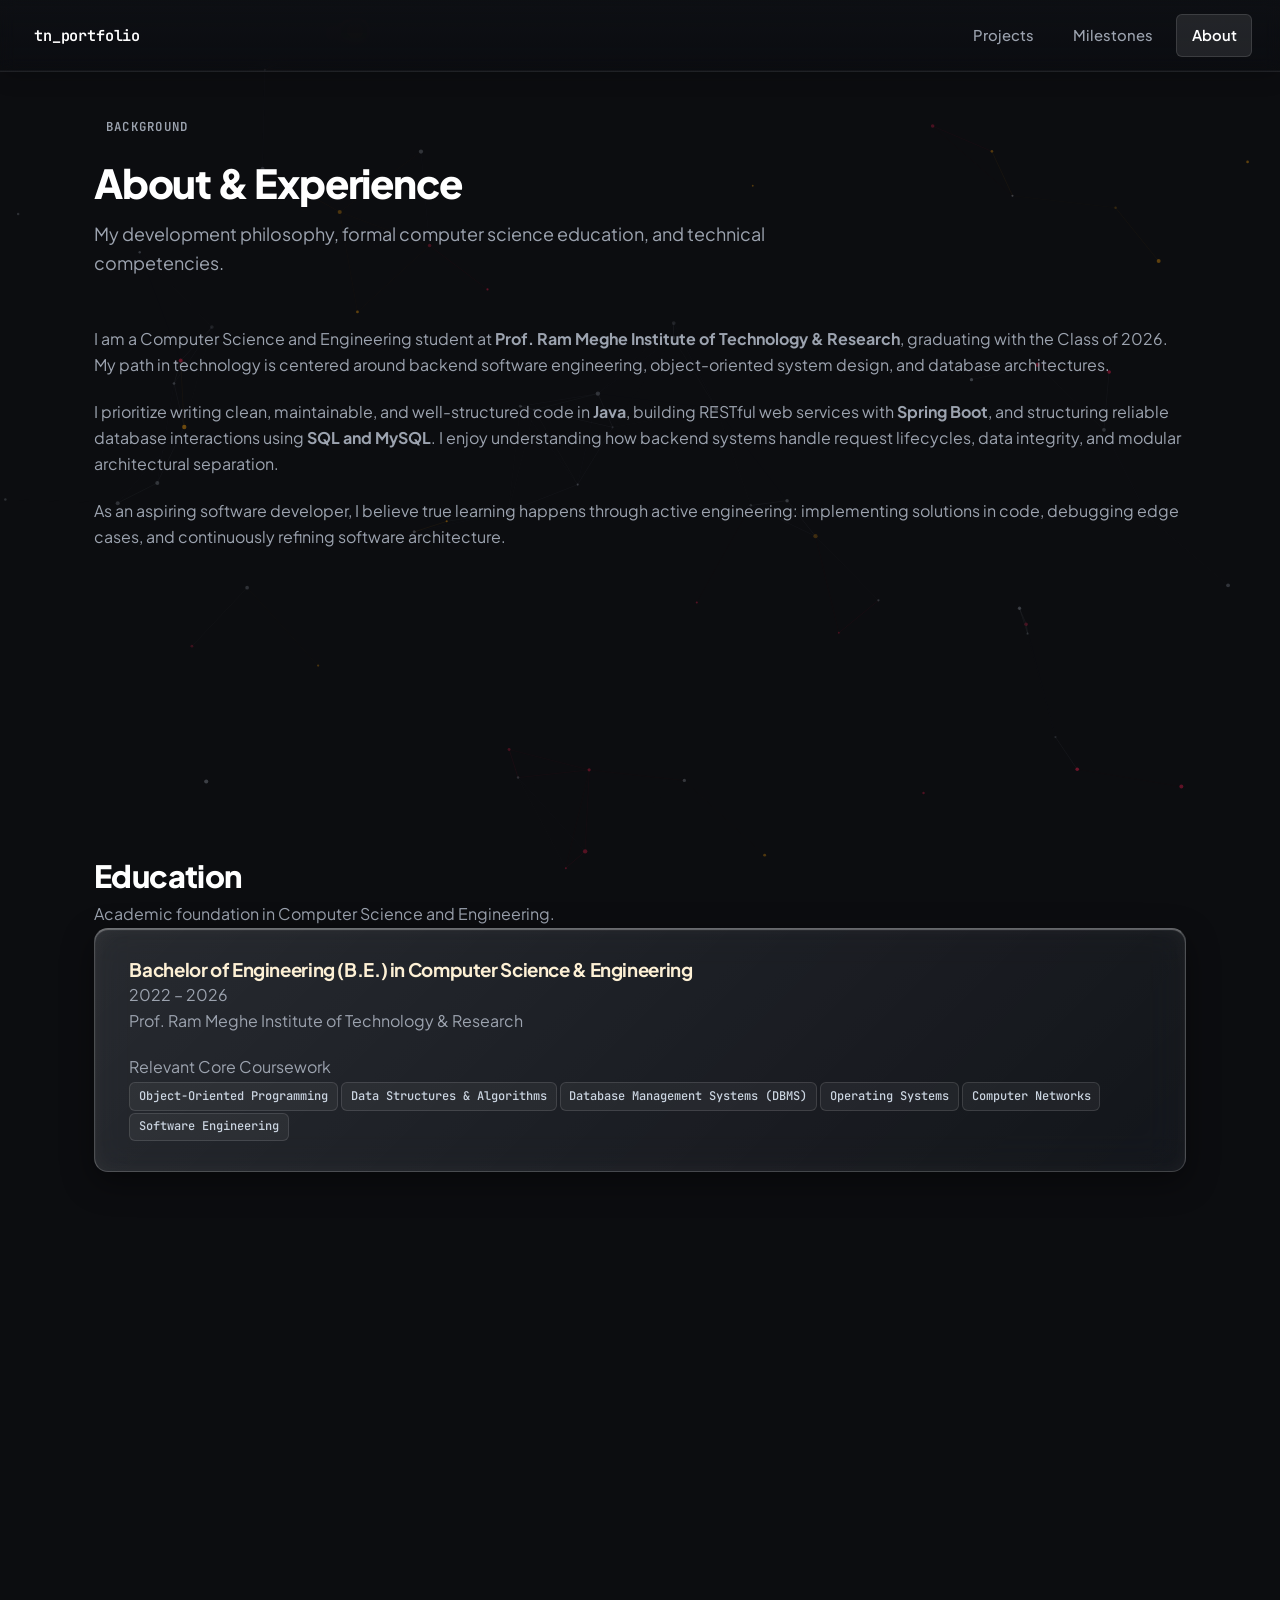
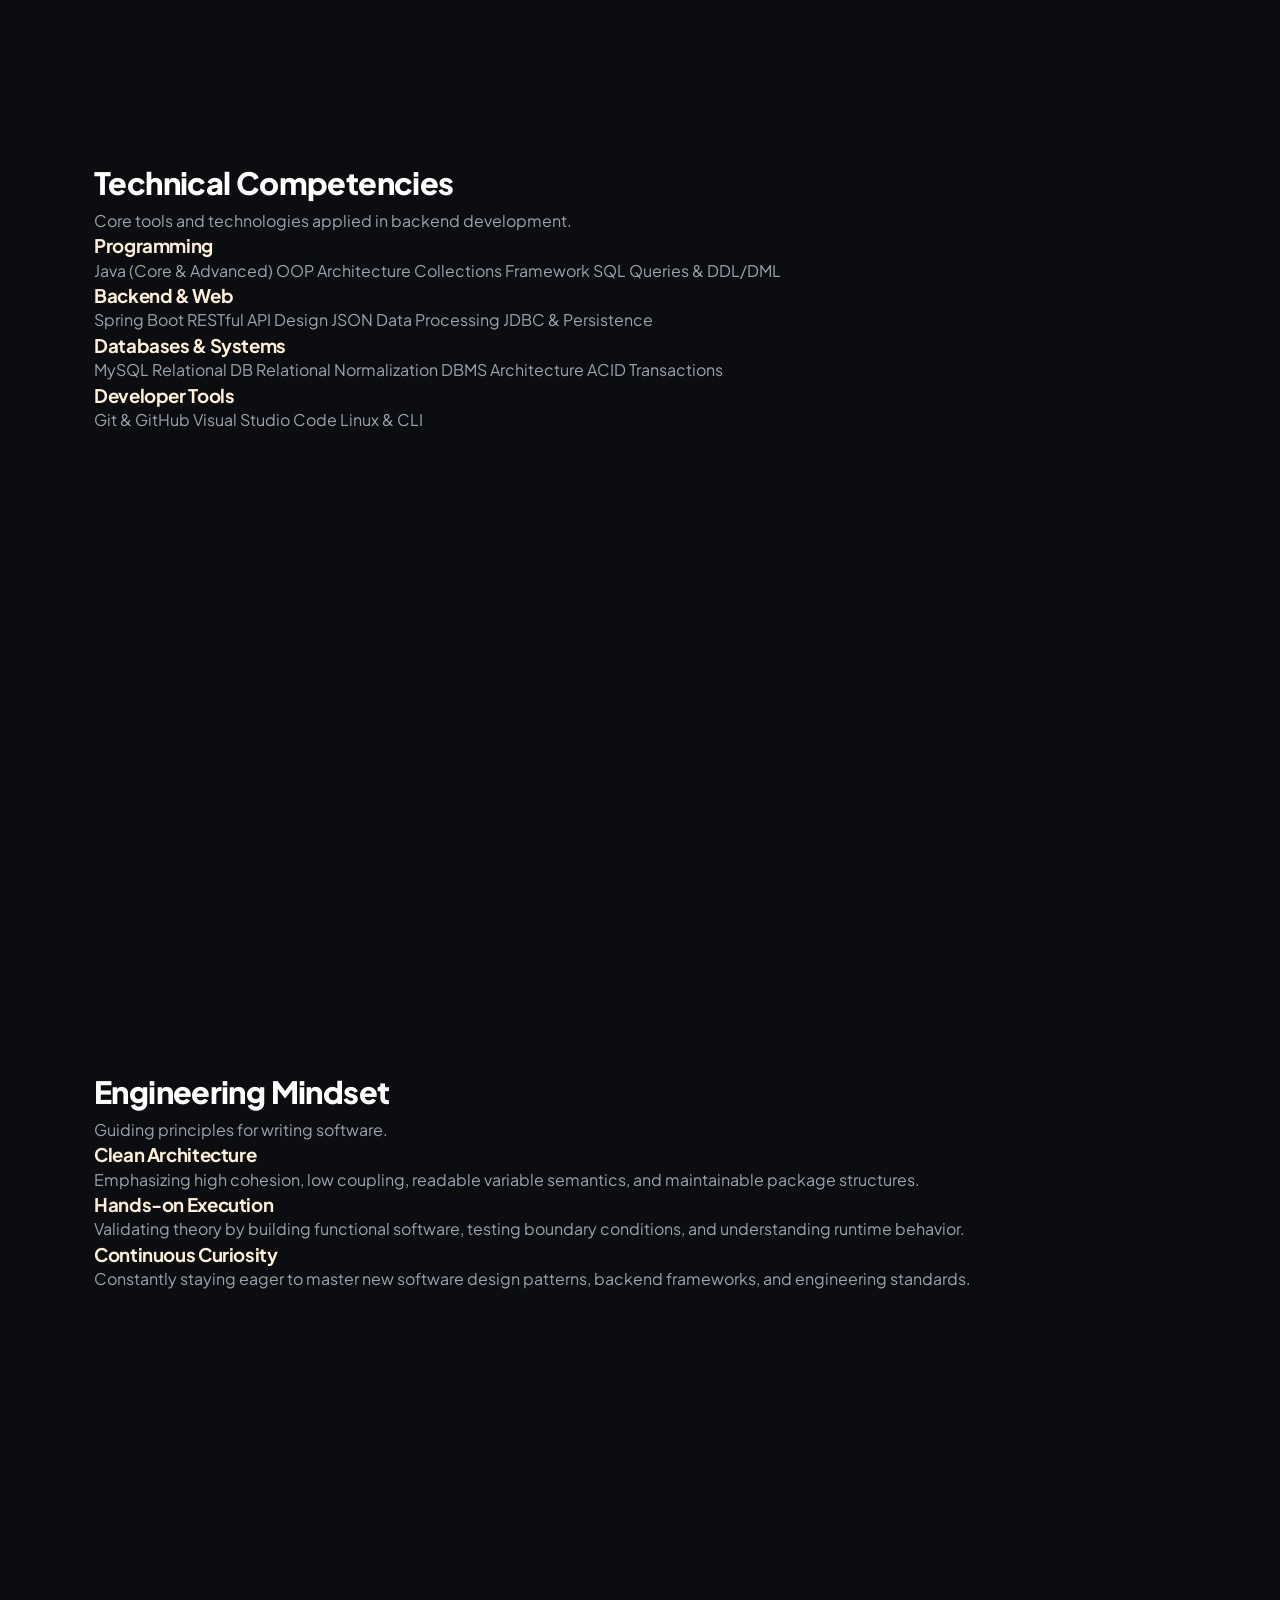
==== commit 931376e2: "rename achievements to milestones in section and navigation" ====
--- a/about.html
+++ b/about.html
@@ -61,7 +61,7 @@
       <!-- Desktop Nav -->
       <nav class="nav-desktop" aria-label="Main Navigation">
         <a href="projects.html" class="nav-link">Projects</a>
-        <a href="index.html#achievements" class="nav-link">Achievements</a>
+        <a href="index.html#achievements" class="nav-link">Milestones</a>
         <a href="about.html" class="nav-link active">About</a>
       </nav>
 
@@ -78,7 +78,7 @@
     <!-- Mobile Drawer Menu -->
     <div class="mobile-drawer" id="mobile-drawer">
       <a href="projects.html" class="mobile-link">Projects</a>
-      <a href="index.html#achievements" class="mobile-link">Achievements</a>
+      <a href="index.html#achievements" class="mobile-link">Milestones</a>
       <a href="about.html" class="mobile-link active">About</a>
     </div>
   </header>
--- a/css/styles.css
+++ b/css/styles.css
@@ -8,7 +8,7 @@
    1. Design Tokens & CSS Variables
    -------------------------------------------------------------------------- */
 :root {
-  /* ── Backgrounds (Black / Dark Grey Base) ── */
+  /* ── Backgrounds (Dark Grey Base) ── */
   --bg-body:          #0c0d10;
   --bg-surface:       #131519;
   --bg-surface-hover: #1b1e24;
@@ -17,62 +17,107 @@
   /* ── Neutral Text & Borders ── */
   --border-subtle:    rgba(255, 255, 255, 0.08);
   --border-hover:     rgba(255, 255, 255, 0.22);
-  --text-main:        #ffffff;
+  --text-main:        #fdf0d5;
   --text-muted:       #9ca3af;
   --text-dim:         #6b7280;
 
-  /* ── Distinct Section & Accent Colors ── */
-  /* 1. Ruby Red / Crimson (Primary Theme & Hero Buttons) */
-  --red:              #e11d48;
-  --red-hover:        #be123c;
-  --red-subtle:       rgba(225, 29, 72, 0.12);
-  --red-border:       rgba(225, 29, 72, 0.35);
-
-  /* 2. Golden Amber (Accents & Highlights) */
-  --gold:             #f59e0b;
-  --gold-hover:       #d97706;
-  --gold-subtle:      rgba(245, 158, 11, 0.12);
-  --gold-border:      rgba(245, 158, 11, 0.35);
-
-  /* 3. Electric Blue (Secondary Project Accents) */
-  --blue:             #3b82f6;
-  --blue-hover:       #2563eb;
-  --blue-subtle:      rgba(59, 130, 246, 0.12);
-  --blue-border:      rgba(59, 130, 246, 0.35);
-
-  /* 3. Golden Amber (Education & CV) */
-  --gold:             #f59e0b;
-  --gold-hover:       #d97706;
-  --gold-subtle:      rgba(245, 158, 11, 0.12);
-  --gold-border:      rgba(245, 158, 11, 0.35);
-
-  /* 4. Emerald Green (Backend APIs & Status) */
+  /* ── Palette Tokens: Molten Lava, Brick Red, Papaya Whip, Deep Space Blue, Steel Blue ── */
+  --papaya-whip:          #fdf0d5;
+  --papaya-whip-subtle:   rgba(253, 240, 213, 0.12);
+  --papaya-whip-border:   rgba(253, 240, 213, 0.35);
+  --white:                #fdf0d5;
+
+  /* 1. Brick Red & Molten Lava (Primary Actions & Theme) */
+  --brick-red:            #c1121f;
+  --brick-red-hover:      #9c0e18;
+  --brick-red-subtle:     rgba(193, 18, 31, 0.14);
+  --brick-red-border:     rgba(193, 18, 31, 0.42);
+
+  --molten-lava:          #780000;
+  --molten-lava-hover:    #5a0000;
+  --molten-lava-subtle:   rgba(120, 0, 0, 0.16);
+  --molten-lava-border:   rgba(120, 0, 0, 0.45);
+
+  --red:                  #c1121f;
+  --red-hover:            #780000;
+  --red-subtle:           rgba(193, 18, 31, 0.14);
+  --red-border:           rgba(193, 18, 31, 0.42);
+
+  /* 2. Steel Blue (Secondary Accent & Links) */
+  --steel-blue:           #669bbc;
+  --steel-blue-hover:     #4e82a3;
+  --steel-blue-subtle:    rgba(102, 155, 188, 0.14);
+  --steel-blue-border:    rgba(102, 155, 188, 0.42);
+
+  --blue:                 #669bbc;
+  --blue-hover:           #4e82a3;
+  --blue-subtle:          rgba(102, 155, 188, 0.14);
+  --blue-border:          rgba(102, 155, 188, 0.42);
+
+  --cyan:                 #669bbc;
+  --cyan-subtle:          rgba(102, 155, 188, 0.14);
+  --cyan-border:          rgba(102, 155, 188, 0.42);
+
+  --gold:                 #669bbc;
+  --gold-hover:           #4e82a3;
+  --gold-subtle:          rgba(102, 155, 188, 0.14);
+  --gold-border:          rgba(102, 155, 188, 0.42);
+
+  /* 3. Deep Space Blue (Atmospheric Surfacing & Backdrops) */
+  --deep-space-blue:        #003049;
+  --deep-space-blue-hover:  #00466c;
+  --deep-space-blue-subtle: rgba(0, 48, 73, 0.35);
+  --deep-space-blue-border: rgba(0, 48, 73, 0.65);
+
+  /* ── Preserved & Standard Colors ── */
   --green:            #10b981;
   --green-subtle:     rgba(16, 185, 129, 0.12);
   --green-border:     rgba(16, 185, 129, 0.35);
 
-  /* 5. Official LinkedIn Blue (#0A66C2) */
   --linkedin:         #0a66c2;
   --linkedin-hover:   #004182;
   --linkedin-subtle:  rgba(10, 102, 194, 0.14);
   --linkedin-border:  rgba(10, 102, 194, 0.45);
 
-  /* 5b. Cyan / Azure (Databases) */
-  --cyan:             #06b6d4;
-  --cyan-subtle:      rgba(6, 182, 212, 0.12);
-  --cyan-border:      rgba(6, 182, 212, 0.35);
-
-  /* 6. Purple / Violet (GitHub & OOP) */
+  /* 6. Purple / Violet (GitHub & OOP - Preserved Untouched) */
   --purple:           #8b5cf6;
   --purple-subtle:    rgba(139, 92, 246, 0.12);
   --purple-border:    rgba(139, 92, 246, 0.35);
 
+  /* 7. Research Accent (#fad2e1 - Achievements Research Section) */
+  --research-pink:        #fad2e1;
+  --research-pink-subtle: rgba(250, 210, 225, 0.12);
+  --research-pink-border: rgba(250, 210, 225, 0.40);
+
+  /* 8. Certificates Accent (#a7c957 - Achievements Certificates Section) */
+  --cert-sage:            #a7c957;
+  --cert-sage-subtle:     rgba(167, 201, 87, 0.12);
+  --cert-sage-border:     rgba(167, 201, 87, 0.42);
+
+  /* 9. Project 1 Accent (#ffdd00 - Sunflower Yellow) */
+  --project-yellow:        #ffdd00;
+  --project-yellow-subtle: rgba(255, 221, 0, 0.12);
+  --project-yellow-border: rgba(255, 221, 0, 0.42);
+
+  /* 10. Project 2 Accent (#34D399 - Electric Mint) */
+  --project-magenta:        #34D399;
+  --project-magenta-subtle: rgba(52, 211, 153, 0.12);
+  --project-magenta-border: rgba(52, 211, 153, 0.42);
+
+  /* 11. View More Accent (#e0e1dd - Platinum / Light Slate) */
+  --platinum:              #e0e1dd;
+  --platinum-subtle:       rgba(224, 225, 221, 0.08);
+  --platinum-border:       rgba(224, 225, 221, 0.45);
+
+  /* 12. Contact Email Heading (#ef4444) */
+  --email-heading:         #ef4444;
+
   /* ── Typography ── */
   --font-sans: 'Plus Jakarta Sans', system-ui, -apple-system, BlinkMacSystemFont, 'Segoe UI', Roboto, sans-serif;
   --font-mono: 'JetBrains Mono', 'Fira Code', monospace;
 
   /* ── Sizing & Radius ── */
-  --max-width:        1060px;
+  --max-width:        1140px;
   --header-height:    72px;
   --radius-sm:        6px;
   --radius-md:        10px;
@@ -232,16 +277,16 @@
   width: 36px;
   height: 36px;
   border-radius: 9px;
-  background: linear-gradient(135deg, rgba(225, 29, 72, 0.18), rgba(245, 158, 11, 0.12));
-  border: 1px solid rgba(225, 29, 72, 0.35);
-  color: #ffffff;
+  background: linear-gradient(135deg, rgba(193, 18, 31, 0.24), rgba(0, 48, 73, 0.45));
+  border: 1px solid rgba(193, 18, 31, 0.45);
+  color: #fdf0d5;
   font-weight: 800;
   font-size: 0.95rem;
   display: flex;
   align-items: center;
   justify-content: center;
   letter-spacing: 0.5px;
-  box-shadow: 0 0 12px rgba(225, 29, 72, 0.15);
+  box-shadow: 0 0 14px rgba(193, 18, 31, 0.22);
 }
 
 .brand-monogram-img {
@@ -289,19 +334,19 @@
   font-weight: 600;
 }
 
-/* Resume CTA nav link */
+/* Resume CTA nav link (Steel Blue / Deep Space Blue Accent) */
 .nav-cta {
   margin-left: 0.5rem;
-  color: var(--gold);
-  border: 1px solid var(--gold-border);
-  background: var(--gold-subtle);
+  color: var(--papaya-whip);
+  border: 1px solid rgba(102, 155, 188, 0.5);
+  background: rgba(0, 48, 73, 0.35);
   font-weight: 600;
 }
 .nav-cta:hover {
-  color: #000000;
-  background: var(--gold);
-  border-color: var(--gold);
-  box-shadow: 0 0 15px rgba(245, 158, 11, 0.3);
+  color: #003049;
+  background: var(--steel-blue);
+  border-color: var(--steel-blue);
+  box-shadow: 0 0 15px rgba(102, 155, 188, 0.4);
 }
 
 /* Mobile toggle */
@@ -405,14 +450,14 @@
   50%       { opacity: 0.45; transform: scale(0.9); }
 }
 
-/* Centered Name: PURE CRISP WHITE (INCREASED PROMINENT SIZE) */
+/* Centered Name: PAPAYA WHIP (INCREASED PROMINENT SIZE) */
 .hero-name-center {
   font-size: clamp(4.6rem, 9.6vw, 7.85rem);
   font-weight: 800;
   letter-spacing: -0.045em;
   line-height: 1.01;
   margin-bottom: 0.95rem;
-  color: #ffffff !important;
+  color: var(--papaya-whip) !important;
   text-shadow: 0 4px 40px rgba(0, 0, 0, 0.8);
 }
 
@@ -425,7 +470,7 @@
 }
 
 .role-tag-accent {
-  color: var(--gold);
+  color: #62BBC1;
 }
 
 .hero-bio-center {
@@ -501,7 +546,8 @@
   object-fit: cover;
   display: block;
   opacity: 0;
-  transition: opacity 0.25s cubic-bezier(0.4, 0, 0.2, 1);
+  filter: brightness(1.15) contrast(1.05);
+  transition: opacity 0.65s ease-in-out;
   will-change: opacity;
   transform: translateZ(0);
   backface-visibility: hidden;
@@ -509,13 +555,13 @@
 
 .bg-video-layer.active,
 #bg-video.active {
-  opacity: 0.25; /* Soft ambient opacity so foreground text remains crisp and readable */
+  opacity: 0.38; /* Soft ambient opacity brightened slightly so foreground text remains crisp and readable */
 }
 
 .video-bg-overlay {
   position: absolute;
   inset: 0;
-  background: radial-gradient(circle at 50% 50%, rgba(12, 13, 16, 0.15) 0%, rgba(12, 13, 16, 0.65) 80%, rgba(12, 13, 16, 0.95) 100%);
+  background: radial-gradient(circle at 50% 50%, rgba(12, 13, 16, 0.05) 0%, rgba(12, 13, 16, 0.48) 80%, rgba(12, 13, 16, 0.85) 100%);
   pointer-events: none;
 }
 
@@ -538,42 +584,40 @@
   text-decoration: none;
 }
 
-/* Red Hollow Button (Email Channel, Form Submit, Red Projects) */
+/* Red Hollow Button (Email Channel, Form Submit, Red Projects) - Brick Red & Molten Lava */
 .btn-primary {
-  background: rgba(225, 29, 72, 0.08);
-  color: #ffffff;
-  border: 1px solid rgba(225, 29, 72, 0.5);
+  background: rgba(193, 18, 31, 0.12);
+  color: var(--papaya-whip);
+  border: 1px solid rgba(193, 18, 31, 0.55);
 }
 .btn-primary:hover {
-  background: rgba(225, 29, 72, 0.22);
-  border-color: var(--red);
-  color: #ffffff;
+  background: rgba(193, 18, 31, 0.30);
+  border-color: var(--brick-red);
+  color: var(--papaya-whip);
   transform: translateY(-2px);
-  box-shadow: 0 4px 18px rgba(225, 29, 72, 0.35);
+  box-shadow: 0 4px 18px rgba(193, 18, 31, 0.38);
 }
 
 .btn-outline-red {
-  background: rgba(225, 29, 72, 0.08);
-  color: #ff6b81;
-  border: 1px solid rgba(225, 29, 72, 0.55);
+  background: rgba(193, 18, 31, 0.10);
+  color: #ff7d8d;
+  border: 1px solid rgba(193, 18, 31, 0.55);
 }
 .btn-outline-red:hover {
-  background: rgba(225, 29, 72, 0.24);
-  border-color: var(--red);
-  color: #ffffff;
+  background: rgba(193, 18, 31, 0.28);
+  border-color: var(--brick-red);
+  color: var(--papaya-whip);
   transform: translateY(-2px);
-  box-shadow: 0 4px 18px rgba(225, 29, 72, 0.35);
+  box-shadow: 0 4px 18px rgba(193, 18, 31, 0.38);
 }
 
 /* LinkedIn Official Blue Hollow Button (#0A66C2) */
-.btn-outline-linkedin,
-.btn-outline-cyan {
+.btn-outline-linkedin {
   background: rgba(10, 102, 194, 0.09);
   color: #70b5f9;
   border: 1px solid rgba(10, 102, 194, 0.6);
 }
-.btn-outline-linkedin:hover,
-.btn-outline-cyan:hover {
+.btn-outline-linkedin:hover {
   background: rgba(10, 102, 194, 0.28);
   border-color: #0a66c2;
   color: #ffffff;
@@ -581,7 +625,25 @@
   box-shadow: 0 4px 18px rgba(10, 102, 194, 0.45);
 }
 
-/* Purple Hollow Button (GitHub Channel, OOP Projects) */
+/* Platinum Hollow Button (#e0e1dd - View More Projects CTA) */
+.btn-outline-cyan,
+.btn-outline-platinum,
+.btn-outline-view-more {
+  background: var(--platinum-subtle);
+  color: var(--platinum);
+  border: 1px solid var(--platinum-border);
+}
+.btn-outline-cyan:hover,
+.btn-outline-platinum:hover,
+.btn-outline-view-more:hover {
+  background: rgba(224, 225, 221, 0.22);
+  border-color: var(--platinum);
+  color: #ffffff;
+  transform: translateY(-2px);
+  box-shadow: 0 4px 18px rgba(224, 225, 221, 0.30);
+}
+
+/* Purple Hollow Button (GitHub Channel, OOP Projects - Preserved) */
 .btn-outline-purple {
   background: rgba(139, 92, 246, 0.08);
   color: #c084fc;
@@ -595,34 +657,98 @@
   box-shadow: 0 4px 18px rgba(139, 92, 246, 0.35);
 }
 
-/* Blue Hollow Button (Spring Boot Project) */
+/* Research Pink Hollow Button (#fad2e1 - Achievements Research Section) */
+.btn-outline-research,
+.btn-outline-pink {
+  background: var(--research-pink-subtle);
+  color: var(--research-pink);
+  border: 1px solid var(--research-pink-border);
+}
+.btn-outline-research:hover,
+.btn-outline-pink:hover {
+  background: rgba(250, 210, 225, 0.22);
+  border-color: var(--research-pink);
+  color: #ffffff;
+  transform: translateY(-2px);
+  box-shadow: 0 4px 18px rgba(250, 210, 225, 0.35);
+}
+
+/* Certificates Sage Hollow Button (#a7c957 - Achievements Certificates Section) */
+.btn-outline-cert,
+.btn-outline-sage {
+  background: var(--cert-sage-subtle);
+  color: var(--cert-sage);
+  border: 1px solid var(--cert-sage-border);
+}
+.btn-outline-cert:hover,
+.btn-outline-sage:hover {
+  background: rgba(167, 201, 87, 0.22);
+  border-color: var(--cert-sage);
+  color: #ffffff;
+  transform: translateY(-2px);
+  box-shadow: 0 4px 18px rgba(167, 201, 87, 0.35);
+}
+
+/* Project 1 Yellow Hollow Button (#ffdd00) */
+.btn-outline-yellow {
+  background: var(--project-yellow-subtle);
+  color: var(--project-yellow);
+  border: 1px solid var(--project-yellow-border);
+}
+.btn-outline-yellow:hover {
+  background: rgba(255, 221, 0, 0.22);
+  border-color: var(--project-yellow);
+  color: #ffffff;
+  transform: translateY(-2px);
+  box-shadow: 0 4px 18px rgba(255, 221, 0, 0.35);
+}
+
+/* Project 2 Magenta Hollow Button (#f62dae) */
+.btn-outline-magenta {
+  background: var(--project-magenta-subtle);
+  color: var(--project-magenta);
+  border: 1px solid var(--project-magenta-border);
+}
+.btn-outline-magenta:hover {
+  background: rgba(52, 211, 153, 0.22);
+  border-color: var(--project-magenta);
+  color: #ffffff;
+  transform: translateY(-2px);
+  box-shadow: 0 4px 18px rgba(52, 211, 153, 0.35);
+}
+
+/* Blue Hollow Button (Spring Boot Project) - Steel Blue */
 .btn-outline-blue {
-  background: rgba(59, 130, 246, 0.08);
-  color: #60a5fa;
-  border: 1px solid rgba(59, 130, 246, 0.55);
+  background: rgba(102, 155, 188, 0.10);
+  color: #8ec5e6;
+  border: 1px solid rgba(102, 155, 188, 0.55);
 }
 .btn-outline-blue:hover {
-  background: rgba(59, 130, 246, 0.24);
-  border-color: var(--blue);
-  color: #ffffff;
+  background: rgba(102, 155, 188, 0.26);
+  border-color: var(--steel-blue);
+  color: var(--papaya-whip);
   transform: translateY(-2px);
-  box-shadow: 0 4px 18px rgba(59, 130, 246, 0.35);
-}
-
-/* Gold Hollow Button (Official Resume Channel, Core Java Project) */
+  box-shadow: 0 4px 18px rgba(102, 155, 188, 0.38);
+}
+
+/* Deep Space Blue Hollow Button (Official Resume Channel, Core Java Project) */
 .btn-outline-gold,
-.btn-gold {
-  background: rgba(245, 158, 11, 0.08);
-  color: #fbbf24;
-  border: 1px solid rgba(245, 158, 11, 0.55);
+.btn-gold,
+.btn-outline-berry {
+  background: rgba(0, 48, 73, 0.35);
+  color: #a8d5f2;
+  border: 1px solid rgba(102, 155, 188, 0.50);
 }
 .btn-outline-gold:hover,
-.btn-gold:hover {
-  background: rgba(245, 158, 11, 0.24);
-  border-color: var(--gold);
-  color: #ffffff;
+.btn-gold:hover,
+.btn-outline-berry:hover {
+  background: rgba(102, 155, 188, 0.28);
+  border-color: var(--steel-blue);
+  color: var(--papaya-whip);
   transform: translateY(-2px);
-  box-shadow: 0 4px 18px rgba(245, 158, 11, 0.35);
+  box-shadow: 0 4px 18px rgba(0, 48, 73, 0.55);
+}
+  box-shadow: 0 4px 18px rgba(161, 61, 99, 0.38);
 }
 
 /* Neutral Secondary Button */
@@ -691,10 +817,12 @@
   margin-bottom: 1.35rem;
 }
 .section-title {
-  font-size: 1.75rem;
-  font-weight: 700;
+  font-size: clamp(1.85rem, 2.4vw, 2.15rem);
+  font-weight: 800;
   color: #ffffff;
   margin-bottom: 0.35rem;
+  letter-spacing: -0.02em;
+  white-space: nowrap;
 }
 .section-subtitle {
   color: var(--text-dim);
@@ -719,13 +847,13 @@
 .achievements-grid {
   display: grid;
   grid-template-columns: repeat(3, 1fr);
-  gap: 2rem;
+  gap: 1.5rem;
   margin-bottom: 4rem;
 }
 
-@media (max-width: 960px) {
+@media (max-width: 1040px) {
   .achievements-grid {
-    grid-template-columns: repeat(auto-fit, minmax(290px, 1fr));
+    grid-template-columns: repeat(auto-fit, minmax(320px, 1fr));
     gap: 1.5rem;
   }
 }
@@ -734,17 +862,17 @@
   background: var(--bg-surface);
   border: 1px solid var(--border-subtle);
   border-radius: var(--radius-lg);
-  padding: 2.35rem 2.1rem 2.2rem;
+  padding: 2.35rem 1.35rem 2.15rem;
   display: flex;
   flex-direction: column;
   justify-content: flex-start;
   transition: all var(--trans);
-  min-height: 350px;
+  min-height: 385px;
   height: 100%;
 }
 
 .achieve-card-header {
-  margin-bottom: 1rem;
+  margin-bottom: 1.15rem;
 }
 
 .achieve-card-meta {
@@ -755,45 +883,74 @@
 
 .achieve-card-meta .project-card-badge {
   margin-bottom: 0;
+  font-size: clamp(0.85rem, 1.2vw + 0.6rem, 0.94rem);
+  letter-spacing: 0.05em;
+  white-space: nowrap;
 }
 
 .achieve-icon {
-  width: 44px;
-  height: 44px;
-  border-radius: var(--radius-md);
   display: inline-flex;
   align-items: center;
   justify-content: center;
   flex-shrink: 0;
+  background: transparent;
+  border: none;
+  border-radius: 0;
+  padding: 0;
+  width: auto;
+  height: auto;
+}
+.achieve-icon.icon-cyan,
+.achieve-icon.icon-dsa {
+  color: #8ec5e6;
+  background: transparent;
+  border: none;
+  padding: 0;
+  width: auto;
+  height: auto;
 }
 .achieve-icon.icon-gold {
-  background: var(--gold-subtle);
-  border: 1px solid var(--gold-border);
   color: var(--gold);
+  background: transparent;
+  border: none;
 }
 .achieve-icon.icon-blue {
-  background: var(--blue-subtle);
-  border: 1px solid var(--blue-border);
   color: var(--blue);
+  background: transparent;
+  border: none;
 }
 .achieve-icon.icon-purple {
-  background: var(--purple-subtle);
-  border: 1px solid var(--purple-border);
   color: var(--purple);
+  background: transparent;
+  border: none;
+}
+.achieve-icon.icon-research,
+.achieve-icon.icon-pink {
+  color: var(--research-pink);
+  background: transparent;
+  border: none;
+}
+.achieve-icon.icon-cert,
+.achieve-icon.icon-sage {
+  color: var(--cert-sage);
+  background: transparent;
+  border: none;
 }
 
 .achieve-card-heading {
-  font-size: 1.3rem;
+  font-size: clamp(1.02rem, 1.1vw + 0.72rem, 1.08rem);
   font-weight: 700;
   color: #ffffff;
-  margin-bottom: 0.75rem;
+  margin-bottom: 0.85rem;
   line-height: 1.35;
+  letter-spacing: -0.02em;
+  white-space: nowrap;
 }
 
 .achieve-card-desc {
-  font-size: 0.95rem;
+  font-size: 0.98rem;
   color: var(--text-muted);
-  line-height: 1.65;
+  line-height: 1.68;
 }
 
 .achieve-card-footer {
@@ -815,15 +972,10 @@
   background: var(--bg-surface);
   border: 1px solid var(--border-subtle);
   border-radius: var(--radius-md);
-  padding: 1.25rem 1.35rem 1.15rem;
+  padding: 1.65rem 1.65rem 1.4rem;
   display: flex;
   flex-direction: column;
   transition: all var(--trans);
-}
-
-.home-project-card .project-card-badge {
-  font-size: 0.68rem;
-  margin-bottom: 0.45rem;
 }
 
 .home-project-card .project-card-heading {
@@ -832,26 +984,44 @@
   line-height: 1.3;
 }
 
+@media (min-width: 860px) {
+  .home-project-card {
+    min-height: 440px;
+  }
+  .home-project-card .project-card-heading {
+    min-height: 2.85rem;
+  }
+}
+
 .home-project-card .project-card-desc {
   font-size: 0.86rem;
-  line-height: 1.48;
-  margin-bottom: 0.75rem;
+  line-height: 1.55;
+  margin-bottom: 0.9rem;
 }
 
 .home-project-card .project-card-bullets {
-  gap: 0.28rem;
+  gap: 0.45rem;
   margin-bottom: 0.85rem;
 }
 
 .home-project-card .project-card-bullets li {
   font-size: 0.81rem;
-  line-height: 1.35;
+  line-height: 1.45;
   gap: 0.4rem;
 }
 
+.home-project-card .card-tags {
+  margin-top: auto;
+  margin-bottom: 0.6rem;
+}
+
 .home-project-card .project-card-footer {
+  margin-top: 0;
   padding-top: 0.75rem;
-  gap: 0.4rem;
+  border-top: 1px solid rgba(255, 255, 255, 0.08);
+  display: flex;
+  align-items: center;
+  justify-content: flex-start;
 }
 
 .home-project-card .project-card-footer .tag {
@@ -865,19 +1035,26 @@
 }
 
 /* Color accents on hover for each project / achievement */
-.card-accent-red:hover {
-  border-color: var(--red);
-  box-shadow: 0 8px 25px rgba(244, 63, 94, 0.15);
+.card-accent-red:hover,
+.card-accent-yellow:hover {
+  border-color: var(--project-yellow);
+  box-shadow: 0 8px 25px rgba(255, 221, 0, 0.24);
   transform: translateY(-3px);
 }
-.card-accent-blue:hover {
-  border-color: var(--blue);
-  box-shadow: 0 8px 25px rgba(59, 130, 246, 0.15);
+.card-accent-blue:hover,
+.card-accent-magenta:hover {
+  border-color: var(--project-magenta);
+  box-shadow: 0 8px 25px rgba(52, 211, 153, 0.24);
   transform: translateY(-3px);
 }
+.card-accent-cyan:hover {
+  border-color: var(--steel-blue);
+  box-shadow: 0 8px 25px rgba(102, 155, 188, 0.26);
+  transform: translateY(-3px);
+}
 .card-accent-gold:hover {
-  border-color: var(--gold);
-  box-shadow: 0 8px 25px rgba(245, 158, 11, 0.15);
+  border-color: var(--steel-blue);
+  box-shadow: 0 8px 25px rgba(0, 48, 73, 0.40);
   transform: translateY(-3px);
 }
 .card-accent-purple:hover {
@@ -885,9 +1062,16 @@
   box-shadow: 0 8px 25px rgba(139, 92, 246, 0.15);
   transform: translateY(-3px);
 }
-.card-accent-cyan:hover {
-  border-color: var(--cyan);
-  box-shadow: 0 8px 25px rgba(6, 182, 212, 0.15);
+.card-accent-research:hover,
+.card-accent-pink:hover {
+  border-color: var(--research-pink);
+  box-shadow: 0 8px 25px rgba(250, 210, 225, 0.22);
+  transform: translateY(-3px);
+}
+.card-accent-cert:hover,
+.card-accent-sage:hover {
+  border-color: var(--cert-sage);
+  box-shadow: 0 8px 25px rgba(167, 201, 87, 0.22);
   transform: translateY(-3px);
 }
 
@@ -900,11 +1084,16 @@
   letter-spacing: 0.08em;
   margin-bottom: 0.75rem;
 }
-.badge-red    { color: var(--red); }
-.badge-blue   { color: var(--blue); }
-.badge-gold   { color: var(--gold); }
-.badge-purple { color: var(--purple); }
-.badge-cyan   { color: var(--cyan); }
+.badge-red      { color: #ff7d8d; }
+.badge-blue     { color: #8ec5e6; }
+.badge-cyan,
+.badge-dsa      { color: #8ec5e6; }
+.badge-gold     { color: #8ec5e6; }
+.badge-purple   { color: var(--purple); }
+.badge-research,
+.badge-pink     { color: var(--research-pink); }
+.badge-cert,
+.badge-sage     { color: var(--cert-sage); }
 
 .project-card-heading {
   font-size: 1.3rem;
@@ -935,9 +1124,12 @@
   align-items: baseline;
   gap: 0.5rem;
 }
-.bullet-dot-red::before    { content: "•"; color: var(--red); font-size: 1.1rem; }
-.bullet-dot-blue::before   { content: "•"; color: var(--blue); font-size: 1.1rem; }
-.bullet-dot-gold::before   { content: "•"; color: var(--gold); font-size: 1.1rem; }
+.bullet-dot-red::before,
+.bullet-dot-yellow::before    { content: "•"; color: var(--project-yellow); font-size: 1.1rem; }
+.bullet-dot-blue::before,
+.bullet-dot-magenta::before   { content: "•"; color: var(--project-magenta); font-size: 1.1rem; }
+.bullet-dot-cyan::before   { content: "•"; color: var(--steel-blue); font-size: 1.1rem; }
+.bullet-dot-gold::before   { content: "•"; color: var(--steel-blue); font-size: 1.1rem; }
 .bullet-dot-purple::before { content: "•"; color: var(--purple); font-size: 1.1rem; }
 
 .project-card-footer {
@@ -973,26 +1165,40 @@
 /* Skills in Particular Section / Card Color */
 .card-accent-red .tag,
 .card-theme-red .tag,
-.tag-red {
-  color: #fca5a5 !important;
-  background: var(--red-subtle) !important;
-  border: 1px solid var(--red-border) !important;
+.card-accent-yellow .tag,
+.card-theme-yellow .tag,
+.tag-red,
+.tag-yellow {
+  color: var(--project-yellow) !important;
+  background: var(--project-yellow-subtle) !important;
+  border: 1px solid var(--project-yellow-border) !important;
 }
 
 .card-accent-blue .tag,
 .card-theme-blue .tag,
-.tag-blue {
-  color: #93c5fd !important;
-  background: var(--blue-subtle) !important;
-  border: 1px solid var(--blue-border) !important;
+.card-accent-magenta .tag,
+.card-theme-magenta .tag,
+.tag-blue,
+.tag-magenta {
+  color: var(--project-magenta) !important;
+  background: var(--project-magenta-subtle) !important;
+  border: 1px solid var(--project-magenta-border) !important;
+}
+
+.card-accent-cyan .tag,
+.card-theme-cyan .tag,
+.tag-cyan {
+  color: #fdf0d5 !important;
+  background: rgba(0, 48, 73, 0.35) !important;
+  border: 1px solid rgba(102, 155, 188, 0.45) !important;
 }
 
 .card-accent-gold .tag,
 .card-theme-gold .tag,
 .tag-gold {
-  color: #fde68a !important;
-  background: var(--gold-subtle) !important;
-  border: 1px solid var(--gold-border) !important;
+  color: #a8d5f2 !important;
+  background: rgba(0, 48, 73, 0.35) !important;
+  border: 1px solid rgba(102, 155, 188, 0.45) !important;
 }
 
 .card-accent-purple .tag,
@@ -1003,19 +1209,39 @@
   border: 1px solid var(--purple-border) !important;
 }
 
+.card-accent-research .tag,
+.card-accent-pink .tag,
+.tag-research,
+.tag-pink {
+  color: var(--research-pink) !important;
+  background: var(--research-pink-subtle) !important;
+  border: 1px solid var(--research-pink-border) !important;
+}
+
+.card-accent-cert .tag,
+.card-accent-sage .tag,
+.tag-cert,
+.tag-sage {
+  color: var(--cert-sage) !important;
+  background: var(--cert-sage-subtle) !important;
+  border: 1px solid var(--cert-sage-border) !important;
+}
+
 /* Home Connect CTA Strip */
 .home-cta-strip {
-  background: var(--bg-surface);
-  border: 1px solid var(--border-subtle);
+  background: linear-gradient(135deg, rgba(0, 48, 73, 0.70), var(--bg-surface));
+  border: 1px solid rgba(102, 155, 188, 0.28);
   border-radius: var(--radius-lg);
   padding: 2rem 2.25rem;
   display: flex;
   align-items: center;
   justify-content: space-between;
   gap: 1.5rem;
+  transition: all var(--trans);
 }
 .home-cta-strip:hover {
-  border-color: rgba(255, 255, 255, 0.2);
+  border-color: rgba(102, 155, 188, 0.55);
+  box-shadow: 0 8px 30px rgba(0, 48, 73, 0.65);
 }
 .cta-strip-text h3 { font-size: 1.25rem; color: #ffffff; margin-bottom: 0.25rem; }
 .cta-strip-code-title {
@@ -1055,9 +1281,10 @@
   border-radius: var(--radius-pill);
   margin-bottom: 1rem;
 }
-.page-tag-red  { color: var(--red); background: var(--red-subtle); border: 1px solid var(--red-border); }
-.page-tag-gold { color: var(--gold); background: var(--gold-subtle); border: 1px solid var(--gold-border); }
-.page-tag-blue { color: var(--blue); background: var(--blue-subtle); border: 1px solid var(--blue-border); }
+.page-tag-red  { color: #ff7d8d; background: var(--brick-red-subtle); border: 1px solid var(--brick-red-border); }
+.page-tag-blue { color: #8ec5e6; background: var(--steel-blue-subtle); border: 1px solid var(--steel-blue-border); }
+.page-tag-cyan { color: #fdf0d5; background: rgba(0, 48, 73, 0.40); border: 1px solid rgba(102, 155, 188, 0.45); }
+.page-tag-gold { color: #8ec5e6; background: rgba(0, 48, 73, 0.40); border: 1px solid rgba(102, 155, 188, 0.45); }
 
 .page-title {
   font-size: 2.5rem;
@@ -1089,9 +1316,12 @@
   transition: all var(--trans);
 }
 
-.card-theme-red:hover  { border-color: var(--red);  box-shadow: 0 8px 30px rgba(244, 63, 94, 0.15); transform: translateY(-2px); }
-.card-theme-blue:hover { border-color: var(--blue); box-shadow: 0 8px 30px rgba(59, 130, 246, 0.15); transform: translateY(-2px); }
-.card-theme-gold:hover { border-color: var(--gold); box-shadow: 0 8px 30px rgba(245, 158, 11, 0.15); transform: translateY(-2px); }
+.card-theme-red:hover,
+.card-theme-yellow:hover  { border-color: var(--project-yellow); box-shadow: 0 8px 30px rgba(255, 221, 0, 0.24); transform: translateY(-2px); }
+.card-theme-blue:hover,
+.card-theme-magenta:hover { border-color: var(--project-magenta); box-shadow: 0 8px 30px rgba(52, 211, 153, 0.24); transform: translateY(-2px); }
+.card-theme-cyan:hover { border-color: var(--steel-blue); box-shadow: 0 8px 30px rgba(0, 48, 73, 0.45); transform: translateY(-2px); }
+.card-theme-gold:hover { border-color: var(--steel-blue); box-shadow: 0 8px 30px rgba(0, 48, 73, 0.45); transform: translateY(-2px); }
 
 .project-card-top {
   display: flex;
@@ -1133,18 +1363,27 @@
   content: "•";
   font-size: 1.2rem;
 }
-.bullet-red::before  { color: var(--red); }
-.bullet-blue::before { color: var(--blue); }
-.bullet-gold::before { color: var(--gold); }
+.bullet-red::before,
+.bullet-yellow::before  { color: var(--project-yellow); }
+.bullet-blue::before,
+.bullet-magenta::before { color: var(--project-magenta); }
+.bullet-cyan::before { color: var(--steel-blue); }
+.bullet-gold::before { color: var(--steel-blue); }
+
+.project-card .project-tags {
+  margin-top: auto;
+  margin-bottom: 0.75rem;
+}
 
 .project-footer {
-  display: flex;
-  align-items: center;
-  justify-content: space-between;
+  margin-top: 0;
+  display: flex;
+  align-items: center;
+  justify-content: flex-start;
   flex-wrap: wrap;
   gap: 1.25rem;
-  padding-top: 1.25rem;
-  border-top: 1px solid rgba(255, 255, 255, 0.06);
+  padding-top: 1.15rem;
+  border-top: 1px solid rgba(255, 255, 255, 0.08);
 }
 .project-tags { display: flex; flex-wrap: wrap; gap: 0.4rem; }
 
@@ -1173,10 +1412,10 @@
   background: var(--bg-surface-hover);
   transform: translateY(-2px);
 }
-.channel-card-email:hover    { border-color: var(--red);      box-shadow: 0 4px 20px rgba(225, 29, 72, 0.2); }
-.channel-card-linkedin:hover { border-color: var(--linkedin); box-shadow: 0 4px 20px rgba(10, 102, 194, 0.25); }
-.channel-card-github:hover   { border-color: var(--purple);   box-shadow: 0 4px 20px rgba(139, 92, 246, 0.15); }
-.channel-card-resume:hover   { border-color: var(--gold);     box-shadow: 0 4px 20px rgba(245, 158, 11, 0.15); }
+.channel-card-email:hover    { border-color: var(--brick-red);  box-shadow: 0 4px 20px rgba(193, 18, 31, 0.25); }
+.channel-card-linkedin:hover { border-color: var(--linkedin);   box-shadow: 0 4px 20px rgba(10, 102, 194, 0.25); }
+.channel-card-github:hover   { border-color: var(--purple);     box-shadow: 0 4px 20px rgba(139, 92, 246, 0.15); }
+.channel-card-resume:hover   { border-color: var(--steel-blue); box-shadow: 0 4px 20px rgba(102, 155, 188, 0.28); }
 
 .channel-left { display: flex; align-items: center; gap: 1rem; }
 .channel-icon {
@@ -1187,47 +1426,194 @@
   align-items: center;
   justify-content: center;
 }
-.icon-red      { background: var(--red-subtle);      border: 1px solid var(--red-border);      color: var(--red); }
-.icon-blue     { background: var(--blue-subtle);     border: 1px solid var(--blue-border);     color: var(--blue); }
-.icon-linkedin { background: var(--linkedin-subtle); border: 1px solid var(--linkedin-border); color: var(--linkedin); }
-.icon-cyan     { background: var(--cyan-subtle);     border: 1px solid var(--cyan-border);     color: var(--cyan); }
-.icon-purple   { background: var(--purple-subtle);   border: 1px solid var(--purple-border);   color: var(--purple); }
-.icon-gold     { background: var(--gold-subtle);     border: 1px solid var(--gold-border);     color: var(--gold); }
+.icon-red      { background: var(--brick-red-subtle);      border: 1px solid var(--brick-red-border);      color: #ff7d8d; }
+.icon-blue     { background: var(--steel-blue-subtle);     border: 1px solid var(--steel-blue-border);     color: #8ec5e6; }
+.icon-linkedin { background: var(--linkedin-subtle);       border: 1px solid var(--linkedin-border);       color: var(--linkedin); }
+.icon-cyan     { background: rgba(0, 48, 73, 0.45);        border: 1px solid rgba(102, 155, 188, 0.45);   color: #8ec5e6; }
+.icon-purple   { background: var(--purple-subtle);         border: 1px solid var(--purple-border);         color: var(--purple); }
+.icon-gold     { background: rgba(0, 48, 73, 0.45);        border: 1px solid rgba(102, 155, 188, 0.45);   color: #8ec5e6; }
 
 .channel-info h4 { font-size: 0.95rem; color: #ffffff; margin: 0; }
 .channel-info span,
 .channel-link { font-size: 0.85rem; color: var(--text-dim); text-decoration: none; transition: color var(--trans); }
 .channel-link:hover { color: #ffffff; text-decoration: underline; }
 
-/* Academic Background panel (Gentle, single card) */
-.academic-panel {
-  background: var(--bg-surface);
-  border: 1px solid var(--border-subtle);
-  border-radius: var(--radius-lg);
-  padding: 1.75rem 2rem;
+/* Unified Contact & Academic Panel - Direct Option B Layout */
+.contact-unified-panel {
+  background: transparent;
+  border: none;
+  box-shadow: none;
+  padding: 0;
+  display: flex;
+  flex-direction: column;
+  gap: 2rem;
+  max-width: 960px;
+  margin: 1.25rem auto 0;
+  width: 100%;
+  box-sizing: border-box;
+  transition: all var(--trans);
+}
+
+.contact-unified-panel:hover {
+  background: transparent;
+  border-color: transparent;
+  transform: none;
+}
+
+.contact-panel-academic {
   display: flex;
   flex-direction: column;
   justify-content: flex-start;
-  transition: all var(--trans);
-}
-.academic-panel:hover {
-  background: var(--bg-surface-hover);
-  border-color: rgba(255, 255, 255, 0.16);
-  transform: translateY(-2px);
-}
+}
+
 .academic-title {
   font-size: 1.25rem;
   font-weight: 700;
   color: #ffffff;
   margin-top: 0;
-  margin-bottom: 1.15rem;
+  margin-bottom: 0.85rem;
   letter-spacing: -0.01em;
 }
+
+.contact-about-layout {
+  display: grid;
+  grid-template-columns: 1fr auto;
+  gap: 2.5rem;
+  align-items: center;
+}
+
+.contact-about-text {
+  display: flex;
+  flex-direction: column;
+}
+
+.contact-about-text .academic-title {
+  font-size: 1.35rem;
+  font-weight: 700;
+  color: #ffffff;
+  margin: 0 0 0.85rem 0;
+  letter-spacing: -0.015em;
+}
+
+.about-summary-desc {
+  font-size: 0.94rem;
+  line-height: 1.68;
+  color: #cbd5e1;
+  margin: 0;
+}
+
+.academic-cards-stack {
+  display: flex;
+  flex-direction: column;
+  gap: 0.75rem;
+  width: fit-content;
+}
+
+.academic-card-box {
+  background: linear-gradient(135deg, rgba(255, 255, 255, 0.12) 0%, rgba(255, 255, 255, 0.035) 100%), rgba(16, 20, 26, 0.48);
+  backdrop-filter: blur(20px) saturate(190%) contrast(105%);
+  -webkit-backdrop-filter: blur(20px) saturate(190%) contrast(105%);
+  border: 1px solid rgba(255, 255, 255, 0.18);
+  border-top: 1px solid rgba(255, 255, 255, 0.34);
+  border-left: 1px solid rgba(255, 255, 255, 0.24);
+  border-radius: 14px;
+  padding: 1.05rem 1.45rem;
+  box-shadow: 0 10px 32px 0 rgba(0, 0, 0, 0.42),
+              inset 0 1px 1px 0 rgba(255, 255, 255, 0.32),
+              inset 0 0 18px 0 rgba(255, 255, 255, 0.04);
+  transition: transform var(--trans), border-color var(--trans), box-shadow var(--trans), background var(--trans);
+}
+
+.academic-card-box:hover {
+  background: linear-gradient(135deg, rgba(255, 255, 255, 0.18) 0%, rgba(255, 255, 255, 0.055) 100%), rgba(22, 28, 36, 0.60);
+  border-color: rgba(255, 255, 255, 0.32);
+  border-top-color: rgba(255, 255, 255, 0.52);
+  border-left-color: rgba(255, 255, 255, 0.40);
+  box-shadow: 0 14px 40px 0 rgba(0, 0, 0, 0.52),
+              inset 0 1px 1px 0 rgba(255, 255, 255, 0.45),
+              inset 0 0 24px 0 rgba(255, 255, 255, 0.07);
+  transform: translateY(-2px);
+}
+
+.education-card {
+  background: linear-gradient(135deg, rgba(255, 255, 255, 0.12) 0%, rgba(255, 255, 255, 0.035) 100%), rgba(16, 20, 26, 0.48);
+  backdrop-filter: blur(20px) saturate(190%) contrast(105%);
+  -webkit-backdrop-filter: blur(20px) saturate(190%) contrast(105%);
+  border: 1px solid rgba(255, 255, 255, 0.18);
+  border-top: 1px solid rgba(255, 255, 255, 0.34);
+  border-left: 1px solid rgba(255, 255, 255, 0.24);
+  border-radius: 14px;
+  padding: 1.85rem 2.15rem;
+  box-shadow: 0 10px 32px 0 rgba(0, 0, 0, 0.42),
+              inset 0 1px 1px 0 rgba(255, 255, 255, 0.32),
+              inset 0 0 18px 0 rgba(255, 255, 255, 0.04);
+  transition: all var(--trans);
+}
+
+.education-card:hover {
+  background: linear-gradient(135deg, rgba(255, 255, 255, 0.18) 0%, rgba(255, 255, 255, 0.055) 100%), rgba(22, 28, 36, 0.60);
+  border-color: rgba(255, 255, 255, 0.32);
+  border-top-color: rgba(255, 255, 255, 0.52);
+  border-left-color: rgba(255, 255, 255, 0.40);
+  box-shadow: 0 14px 40px 0 rgba(0, 0, 0, 0.52),
+              inset 0 1px 1px 0 rgba(255, 255, 255, 0.45),
+              inset 0 0 24px 0 rgba(255, 255, 255, 0.07);
+  transform: translateY(-2px);
+}
+
+.academic-card-inst {
+  font-size: 0.92rem;
+  font-weight: 600;
+  color: #ffffff;
+  margin: 0 0 0.25rem 0;
+  line-height: 1.35;
+}
+
+.academic-card-meta {
+  font-size: 0.80rem;
+  color: #e2e8f0;
+  margin: 0;
+  line-height: 1.45;
+}
+
+.academic-card-meta .meta-dot {
+  margin: 0 0.35rem;
+  color: rgba(226, 232, 240, 0.5);
+}
+
+.academic-card-meta .meta-period {
+  color: #e2e8f0;
+}
+
+@media (max-width: 860px) {
+  .contact-about-layout {
+    grid-template-columns: 1fr;
+    gap: 1.5rem;
+  }
+
+  .academic-cards-stack {
+    width: 100%;
+  }
+}
+
+@media (max-width: 600px) {
+  .academic-card-box {
+    padding: 0.75rem 1rem;
+  }
+  .academic-card-inst {
+    font-size: 0.88rem;
+  }
+  .academic-card-meta {
+    font-size: 0.78rem;
+  }
+}
+
 .academic-details {
   display: flex;
   flex-direction: column;
-  gap: 0.5rem;
-}
+  gap: 0.45rem;
+}
+
 .academic-degree {
   font-size: 1.05rem;
   font-weight: 600;
@@ -1235,19 +1621,132 @@
   line-height: 1.45;
   margin: 0;
 }
+
 .academic-institution {
   font-size: 0.95rem;
   color: var(--text-muted);
   line-height: 1.5;
   margin: 0;
 }
+
 .academic-period {
   font-family: var(--font-mono);
   font-size: 0.85rem;
   font-weight: 500;
   color: var(--gold);
-  margin-top: 0.25rem;
+  margin-top: 0.2rem;
   display: inline-block;
+}
+
+.contact-panel-divider {
+  width: 100%;
+  height: 1px;
+  background: rgba(255, 255, 255, 0.08);
+}
+
+.contact-panel-channels {
+  display: grid;
+  grid-template-columns: repeat(3, minmax(0, 1fr));
+  gap: 2rem;
+}
+
+.contact-platform-item {
+  display: flex;
+  flex-direction: column;
+  gap: 0.4rem;
+}
+
+.platform-heading {
+  display: inline-flex;
+  align-items: center;
+  gap: 0.55rem;
+  font-size: 1.05rem;
+  font-weight: 700;
+  line-height: 1.3;
+}
+
+.platform-icon {
+  width: 18px;
+  height: 18px;
+  object-fit: contain;
+  flex-shrink: 0;
+  display: inline-block;
+  vertical-align: middle;
+}
+
+.platform-icon-gmail {
+  width: 18px;
+  height: auto;
+  max-height: 15px;
+  position: relative;
+  top: -0.5px;
+}
+
+.platform-email {
+  color: #ef4444;
+}
+
+.platform-linkedin {
+  color: #38bdf8;
+}
+
+.platform-github {
+  color: #ffffff;
+}
+
+.platform-link {
+  font-size: 0.92rem;
+  color: #cbd5e1;
+  text-decoration: none;
+  word-break: break-all;
+  display: inline-flex;
+  align-items: center;
+  gap: 0.45rem;
+  transition: color var(--trans);
+}
+
+.platform-link:hover,
+.platform-link.copied {
+  color: #ffffff;
+  text-decoration: underline;
+  text-underline-offset: 3px;
+}
+
+.copy-icon-wrapper {
+  display: inline-flex;
+  align-items: center;
+  justify-content: center;
+  width: 14px;
+  height: 14px;
+  flex-shrink: 0;
+  color: #94a3b8;
+  text-decoration: none !important;
+  transition: color var(--trans), transform var(--trans);
+}
+
+.platform-link:hover .copy-icon-wrapper {
+  color: #ffffff;
+  transform: scale(1.08);
+}
+
+.copy-icon-default,
+.copy-icon-success {
+  width: 13px;
+  height: 13px;
+  display: block;
+}
+
+.copy-icon-success {
+  display: none;
+  color: #22c55e;
+}
+
+.platform-link.copied .copy-icon-default {
+  display: none;
+}
+
+.platform-link.copied .copy-icon-success {
+  display: block;
 }
 
 /* Contact form panel */
@@ -1285,12 +1784,12 @@
 .form-input:focus,
 .form-textarea:focus {
   outline: none;
-  border-color: var(--red);
-  box-shadow: 0 0 0 3px var(--red-subtle);
+  border-color: var(--brick-red);
+  box-shadow: 0 0 0 3px var(--brick-red-subtle);
 }
 .form-textarea { resize: vertical; }
 .form-hint { font-size: 0.8rem; color: var(--text-dim); margin-top: 0.75rem; }
-.form-hint code { font-family: var(--font-mono); font-size: 0.78rem; color: var(--red); }
+.form-hint code { font-family: var(--font-mono); font-size: 0.78rem; color: var(--brick-red); }
 
 /* --------------------------------------------------------------------------
    9. Footer
@@ -1311,7 +1810,7 @@
 .footer-copy  { font-size: 0.875rem; color: var(--text-dim); }
 .footer-links { display: flex; align-items: center; gap: 1.25rem; }
 .footer-link  { color: var(--text-dim); font-size: 0.875rem; transition: color var(--trans); }
-.footer-link:hover { color: var(--red); }
+.footer-link:hover { color: var(--brick-red); }
 
 /* --------------------------------------------------------------------------
    10. Toast
@@ -1320,13 +1819,20 @@
   position: fixed;
   bottom: 2rem;
   right: 2rem;
-  background: #1a1b20;
-  border: 1px solid var(--red-border);
-  color: #ffffff;
-  padding: 0.75rem 1.25rem;
-  border-radius: var(--radius-md);
-  font-size: 0.9rem;
-  box-shadow: 0 10px 30px rgba(0, 0, 0, 0.6), 0 0 20px var(--red-subtle);
+  background: rgba(14, 18, 26, 0.94);
+  backdrop-filter: blur(14px);
+  -webkit-backdrop-filter: blur(14px);
+  border: 1px solid #ef4444;
+  color: #ffffff;
+  padding: 0.82rem 1.4rem;
+  border-radius: 10px;
+  font-size: 0.90rem;
+  font-weight: 500;
+  letter-spacing: -0.01em;
+  box-shadow: 0 16px 42px rgba(0, 0, 0, 0.8),
+              0 0 28px rgba(239, 68, 68, 0.28),
+              0 0 14px rgba(239, 68, 68, 0.38),
+              inset 0 1px 0 rgba(255, 255, 255, 0.18);
   opacity: 0;
   transform: translateY(10px);
   transition: all var(--trans);
@@ -1346,17 +1852,37 @@
   .nav-desktop      { display: none; }
   .mobile-toggle    { display: block; }
   .contact-layout   { grid-template-columns: 1fr; }
+  .contact-unified-panel {
+    padding: 0;
+    gap: 1.75rem;
+  }
+  .contact-panel-channels {
+    grid-template-columns: 1fr;
+    gap: 1.5rem;
+  }
   .home-cta-strip   { flex-direction: column; align-items: flex-start; }
 
 }
 
 @media (max-width: 600px) {
+  .contact-unified-panel {
+    padding: 0;
+    gap: 1.75rem;
+  }
   .hero-section-centered { padding: 2rem 0 1.75rem; min-height: auto; }
   .hero-name-center { font-size: 3.25rem; }
   .hero-role-center { font-size: 1.15rem; }
   .hero-actions-center { flex-direction: column; width: 100%; }
   .hero-actions-center .btn { width: 100%; }
   .footer-inner { flex-direction: column; align-items: flex-start; }
+  .toast-msg {
+    left: 1rem;
+    right: 1rem;
+    bottom: 1.25rem;
+    font-size: 0.82rem;
+    padding: 0.7rem 1rem;
+    text-align: center;
+  }
 
   /* Mobile Background Video Sizing */
   #bg-video {
@@ -1364,7 +1890,7 @@
     height: 100vh;
     height: 100dvh;
     object-fit: cover;
-    opacity: 0.22;
+    opacity: 0.35;
   }
 }
 
@@ -1566,6 +2092,7 @@
    ========================================================================== */
 .main-home {
   padding-top: 0;
+  padding-bottom: 0;
 }
 
 .hero-section-centered {
@@ -1587,7 +2114,7 @@
   min-height: calc(100dvh - var(--header-height));
   display: flex;
   flex-direction: column;
-  justify-content: flex-start;
+  justify-content: center;
   box-sizing: border-box;
   padding: 2.25rem 0 2rem;
   margin-bottom: 3.5rem;
@@ -1610,12 +2137,17 @@
 #achievements {
   min-height: calc(100vh - var(--header-height));
   min-height: calc(100dvh - var(--header-height));
-  padding-bottom: 3.5rem;
-  scroll-margin-top: calc(var(--header-height) + 0.5rem);
+  display: flex;
+  flex-direction: column;
+  justify-content: center;
+  box-sizing: border-box;
+  padding: 1.5rem 0;
+  margin-bottom: 0;
+  scroll-margin-top: var(--header-height);
 }
 
 #achievements .achievements-grid {
-  margin-bottom: 1.5rem;
+  margin-bottom: 0;
 }
 
 #contact {
@@ -1626,13 +2158,72 @@
   justify-content: center;
   box-sizing: border-box;
   margin-bottom: 0;
-  padding: 1rem 0 0;
+  padding: 1.5rem 0;
   scroll-margin-top: var(--header-height);
-}
-
-#contact .contact-layout {
-  margin-top: 1rem;
+  position: relative;
+}
+
+/* Ambient Shapeless Shadow Region behind Get in Touch Interface */
+.contact-interface-wrapper {
+  position: relative;
+  width: 100%;
+  max-width: 1040px;
+  margin: 0 auto;
+  padding: 0;
+  box-sizing: border-box;
+  isolation: isolate;
+}
+
+.contact-interface-wrapper::before {
+  content: "";
+  position: absolute;
+  top: 50%;
+  left: 50%;
+  transform: translate(-50%, -50%);
+  width: 135%;
+  height: 135%;
+  background: radial-gradient(
+    ellipse at center,
+    rgba(0, 0, 0, 0.72) 0%,
+    rgba(0, 0, 0, 0.50) 35%,
+    rgba(0, 0, 0, 0.22) 65%,
+    rgba(0, 0, 0, 0) 85%
+  );
+  filter: blur(55px);
+  -webkit-filter: blur(55px);
+  pointer-events: none;
+  z-index: -1;
+}
+
+/* Enhanced Text Legibility via Soft Ambient Text Shadows */
+#contact .section-title,
+#contact .section-subtitle,
+#contact .academic-title,
+#contact .about-summary-desc,
+#contact .platform-heading,
+#contact .platform-link {
+  text-shadow: 0 2px 14px rgba(0, 0, 0, 0.8), 0 0 28px rgba(0, 0, 0, 0.65);
+}
+
+#contact .section-header-compact {
+  margin-bottom: 2.5rem;
+}
+
+#contact .contact-unified-panel {
+  margin-top: 0;
   margin-bottom: 0;
+}
+
+@media (max-width: 768px) {
+  .contact-interface-wrapper::before {
+    width: 120%;
+    height: 120%;
+    filter: blur(35px);
+    -webkit-filter: blur(35px);
+  }
+  #contact .section-header-compact {
+    margin-bottom: 1.75rem;
+  }
 }
 
 /* --------------------------------------------------------------------------
@@ -1654,8 +2245,8 @@
 }
 
 .cert-card:hover {
-  border-color: rgba(255, 255, 255, 0.18);
-  box-shadow: 0 10px 30px rgba(0, 0, 0, 0.35);
+  border-color: var(--cert-sage-border);
+  box-shadow: 0 10px 30px rgba(167, 201, 87, 0.16);
 }
 
 .cert-card-header {
@@ -1726,9 +2317,14 @@
   margin-top: 1.5rem;
   border-radius: var(--radius-md);
   overflow: hidden;
-  border: 1px solid rgba(255, 255, 255, 0.1);
+  border: 1px solid rgba(167, 201, 87, 0.25);
   background: #000000;
   box-shadow: 0 10px 30px rgba(0, 0, 0, 0.4);
+  transition: border-color var(--trans);
+}
+
+.cert-card:hover .cert-image-container {
+  border-color: var(--cert-sage-border);
 }
 
 .cert-image-link {
@@ -1856,10 +2452,12 @@
   align-items: center;
   gap: 0.45rem;
 }
+.research-tag-pill.pill-research,
+.research-tag-pill.pill-pink,
 .research-tag-pill.pill-purple {
-  color: var(--purple);
-  background: var(--purple-subtle);
-  border: 1px solid var(--purple-border);
+  color: var(--research-pink);
+  background: var(--research-pink-subtle);
+  border: 1px solid var(--research-pink-border);
 }
 .research-tag-pill.pill-gold {
   color: var(--gold);
@@ -1895,15 +2493,16 @@
 }
 
 .research-meta-line a {
-  color: var(--purple);
+  color: var(--research-pink);
   text-decoration: underline;
   text-underline-offset: 3px;
   font-weight: 600;
-  transition: color var(--trans);
+  transition: all var(--trans);
 }
 
 .research-meta-line a:hover {
-  color: #d8b4fe;
+  color: #ffffff;
+  text-shadow: 0 0 10px rgba(250, 210, 225, 0.45);
 }
 
 .research-actions {
@@ -2018,3 +2617,69 @@
   word-break: break-word;
 }
 
+/* ==========================================================================
+   Continuous Middle-Aligned Parallax (Foreground Interfaces Only)
+   Completely isolated from background canvas and background video layer.
+   Sections expand forward to 1.0 scale and 100% opacity when in the middle of
+   the screen, and smoothly shrink/fade when scrolling up or down away from middle.
+   All cards and section boxes stay level in the same horizontal line.
+   ========================================================================== */
+.main-home .hero-section-centered,
+.main-home .section-block {
+  transform-origin: 50% 50%;
+  will-change: transform, opacity;
+  transform: scale(var(--section-scale, 1));
+  opacity: var(--section-opacity, 1);
+}
+
+/* Hero Centered Name 3D Shrink on Scroll */
+.hero-name-center {
+  transform-origin: 50% 50%;
+  transform: translate3d(0, var(--name-y, 0px), 0) scale(var(--name-scale, 1));
+  opacity: var(--name-opacity, 1);
+  will-change: transform, opacity;
+}
+
+/* Hero Subtitle, Bio, and Skills Strip Synchronized Alignment */
+.hero-role-center,
+.hero-bio-center,
+.quick-skills-strip {
+  transform-origin: 50% 50%;
+  transform: translate3d(0, var(--role-y, 0px), 0) scale(var(--role-scale, 1));
+  opacity: var(--role-opacity, 1);
+  will-change: transform, opacity;
+}
+
+/* Card Hover Lift (Level in the same line without uneven vertical offsets) */
+.home-project-card,
+.achievement-card {
+  transition: transform var(--trans), border-color var(--trans), box-shadow var(--trans);
+}
+
+.home-project-card:hover,
+.achievement-card:hover {
+  transform: translateY(-4px);
+}
+
+@media (prefers-reduced-motion: reduce) {
+  .main-home .hero-section-centered,
+  .main-home .section-block,
+  .hero-status-pill,
+  .hero-name-center,
+  .hero-role-center,
+  .hero-bio-center,
+  .quick-skills-strip,
+  .home-project-card,
+  .achievement-card,
+  .academic-card-box {
+    transform: none !important;
+    opacity: 1 !important;
+    will-change: auto;
+  }
+}
+
+
+
+
+
+
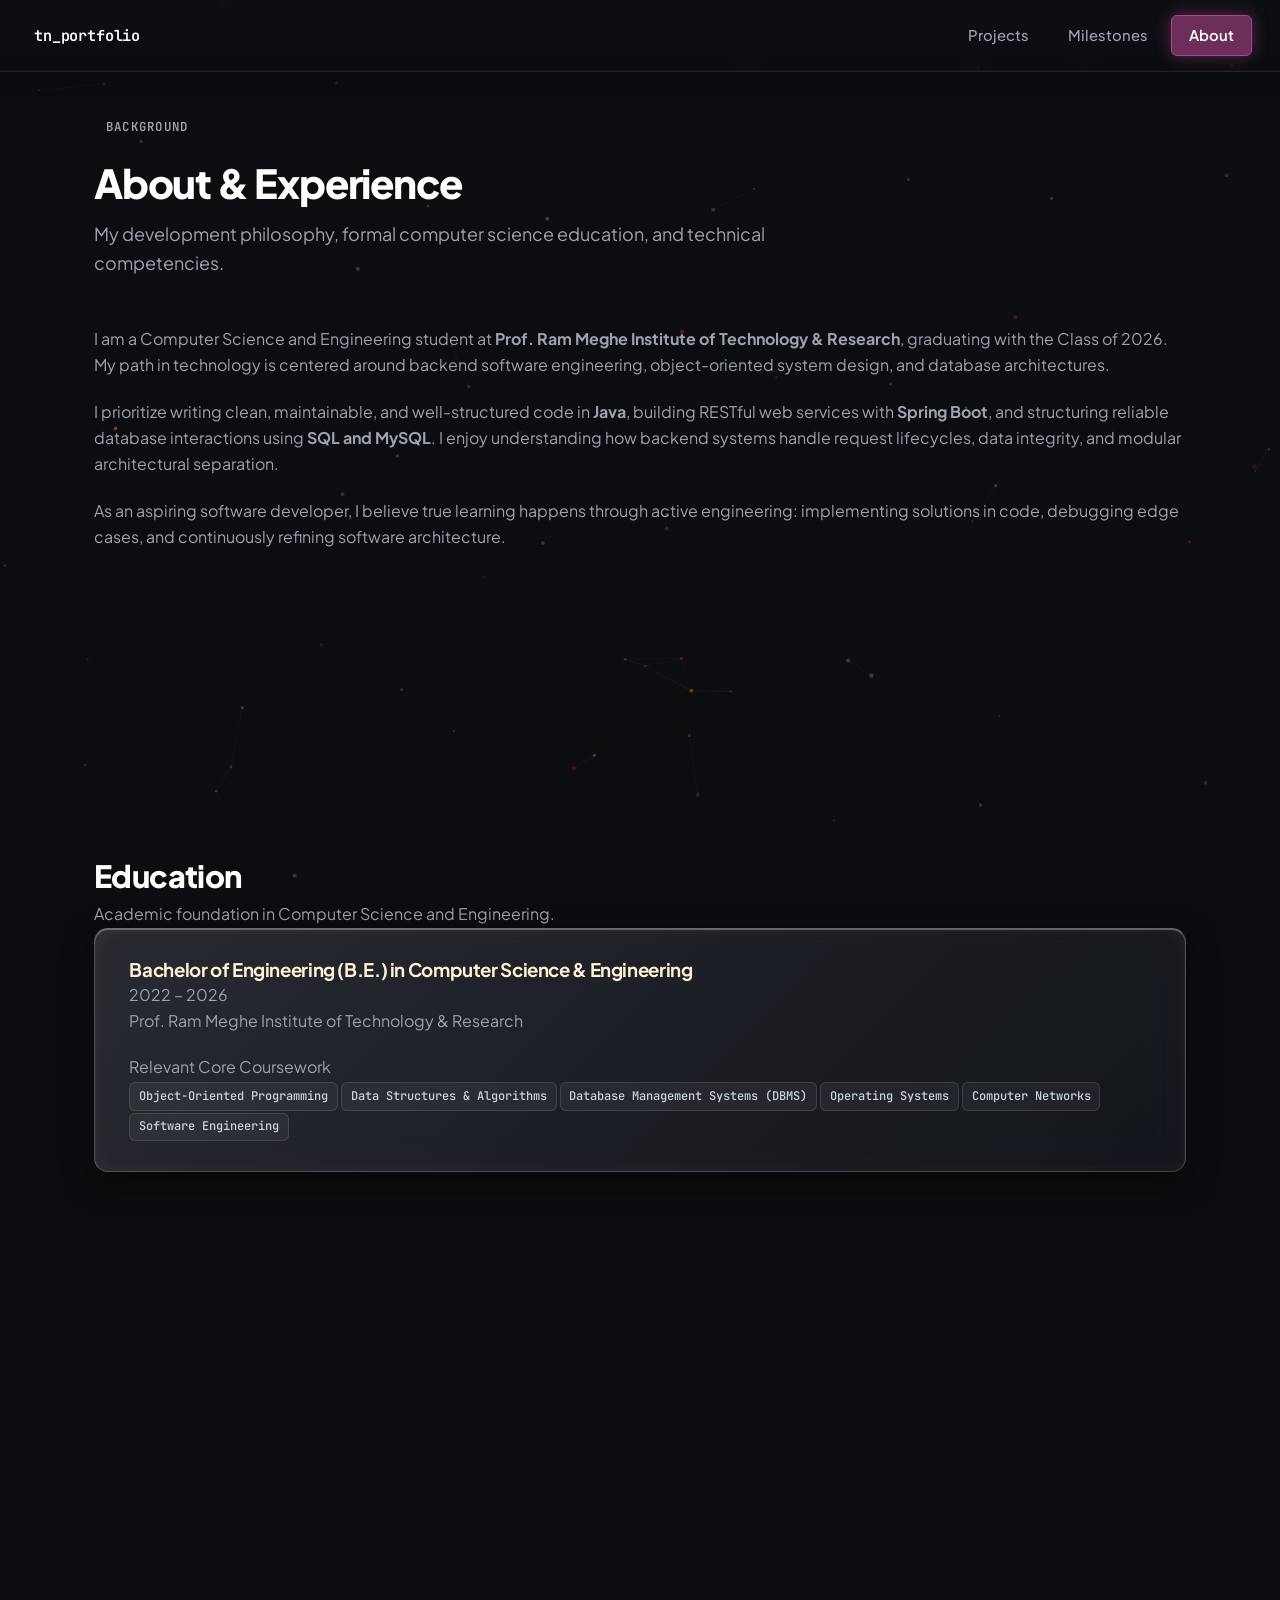
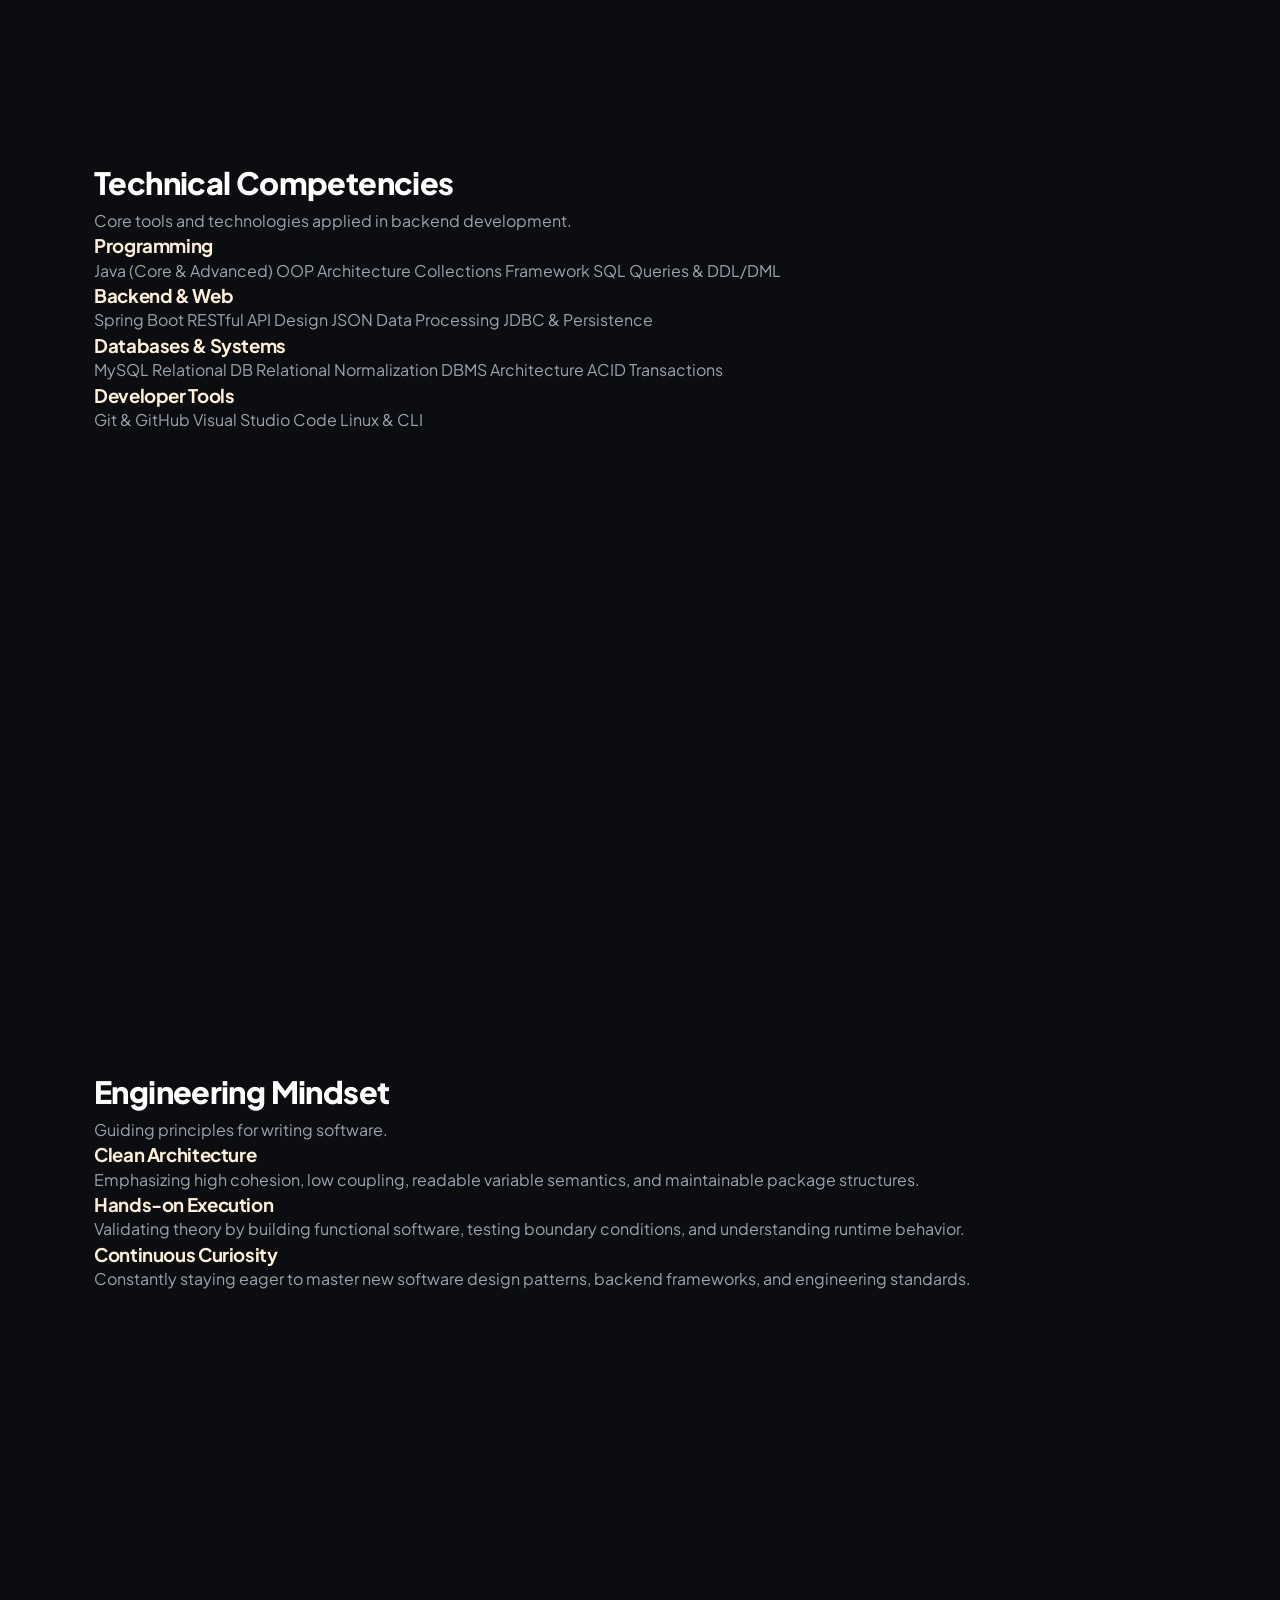
==== commit 3b3e71d0: "apply #6c2d59 glowing button style only to about nav" ====
--- a/about.html
+++ b/about.html
@@ -62,7 +62,7 @@
       <nav class="nav-desktop" aria-label="Main Navigation">
         <a href="projects.html" class="nav-link">Projects</a>
         <a href="index.html#achievements" class="nav-link">Milestones</a>
-        <a href="about.html" class="nav-link active">About</a>
+        <a href="about.html" class="nav-link active nav-btn-about">About</a>
       </nav>
 
       <!-- Mobile Hamburger Toggle -->
@@ -79,7 +79,7 @@
     <div class="mobile-drawer" id="mobile-drawer">
       <a href="projects.html" class="mobile-link">Projects</a>
       <a href="index.html#achievements" class="mobile-link">Milestones</a>
-      <a href="about.html" class="mobile-link active">About</a>
+      <a href="about.html" class="mobile-link active mobile-btn-about">About</a>
     </div>
   </header>
 
--- a/css/styles.css
+++ b/css/styles.css
@@ -331,6 +331,32 @@
   color: #ffffff;
   background: rgba(255, 255, 255, 0.09);
   border-color: rgba(255, 255, 255, 0.12);
+  font-weight: 600;
+}
+
+/* About navigation button: styled in #6c2d59 with subtle glow */
+.nav-btn-about {
+  color: #ffffff !important;
+  font-weight: 600;
+  padding: 0.45rem 1.05rem;
+  border-radius: var(--radius-sm);
+  background: rgba(108, 45, 89, 0.32);
+  border: 1px solid rgba(108, 45, 89, 0.75);
+  box-shadow: 0 0 10px rgba(108, 45, 89, 0.45);
+  transition: all 250ms ease;
+}
+.nav-btn-about:hover {
+  color: #ffffff !important;
+  background: rgba(108, 45, 89, 0.60);
+  border-color: #9d4182;
+  box-shadow: 0 0 16px rgba(108, 45, 89, 0.75), 0 0 4px rgba(255, 255, 255, 0.2);
+  transform: translateY(-1px);
+}
+.nav-btn-about.active {
+  color: #ffffff !important;
+  background: #6c2d59;
+  border-color: #a8478c;
+  box-shadow: 0 0 15px rgba(108, 45, 89, 0.8);
   font-weight: 600;
 }
 
@@ -403,6 +429,22 @@
   background: rgba(255, 255, 255, 0.08);
   border-color: rgba(255, 255, 255, 0.12);
   font-weight: 600;
+}
+
+/* About mobile button */
+.mobile-btn-about {
+  color: #ffffff !important;
+  font-weight: 600;
+  background: rgba(108, 45, 89, 0.32);
+  border: 1px solid rgba(108, 45, 89, 0.75);
+  box-shadow: 0 0 8px rgba(108, 45, 89, 0.4);
+}
+.mobile-btn-about:hover,
+.mobile-btn-about.active {
+  color: #ffffff !important;
+  background: #6c2d59;
+  border-color: #a8478c;
+  box-shadow: 0 0 14px rgba(108, 45, 89, 0.75);
 }
 
 /* --------------------------------------------------------------------------
